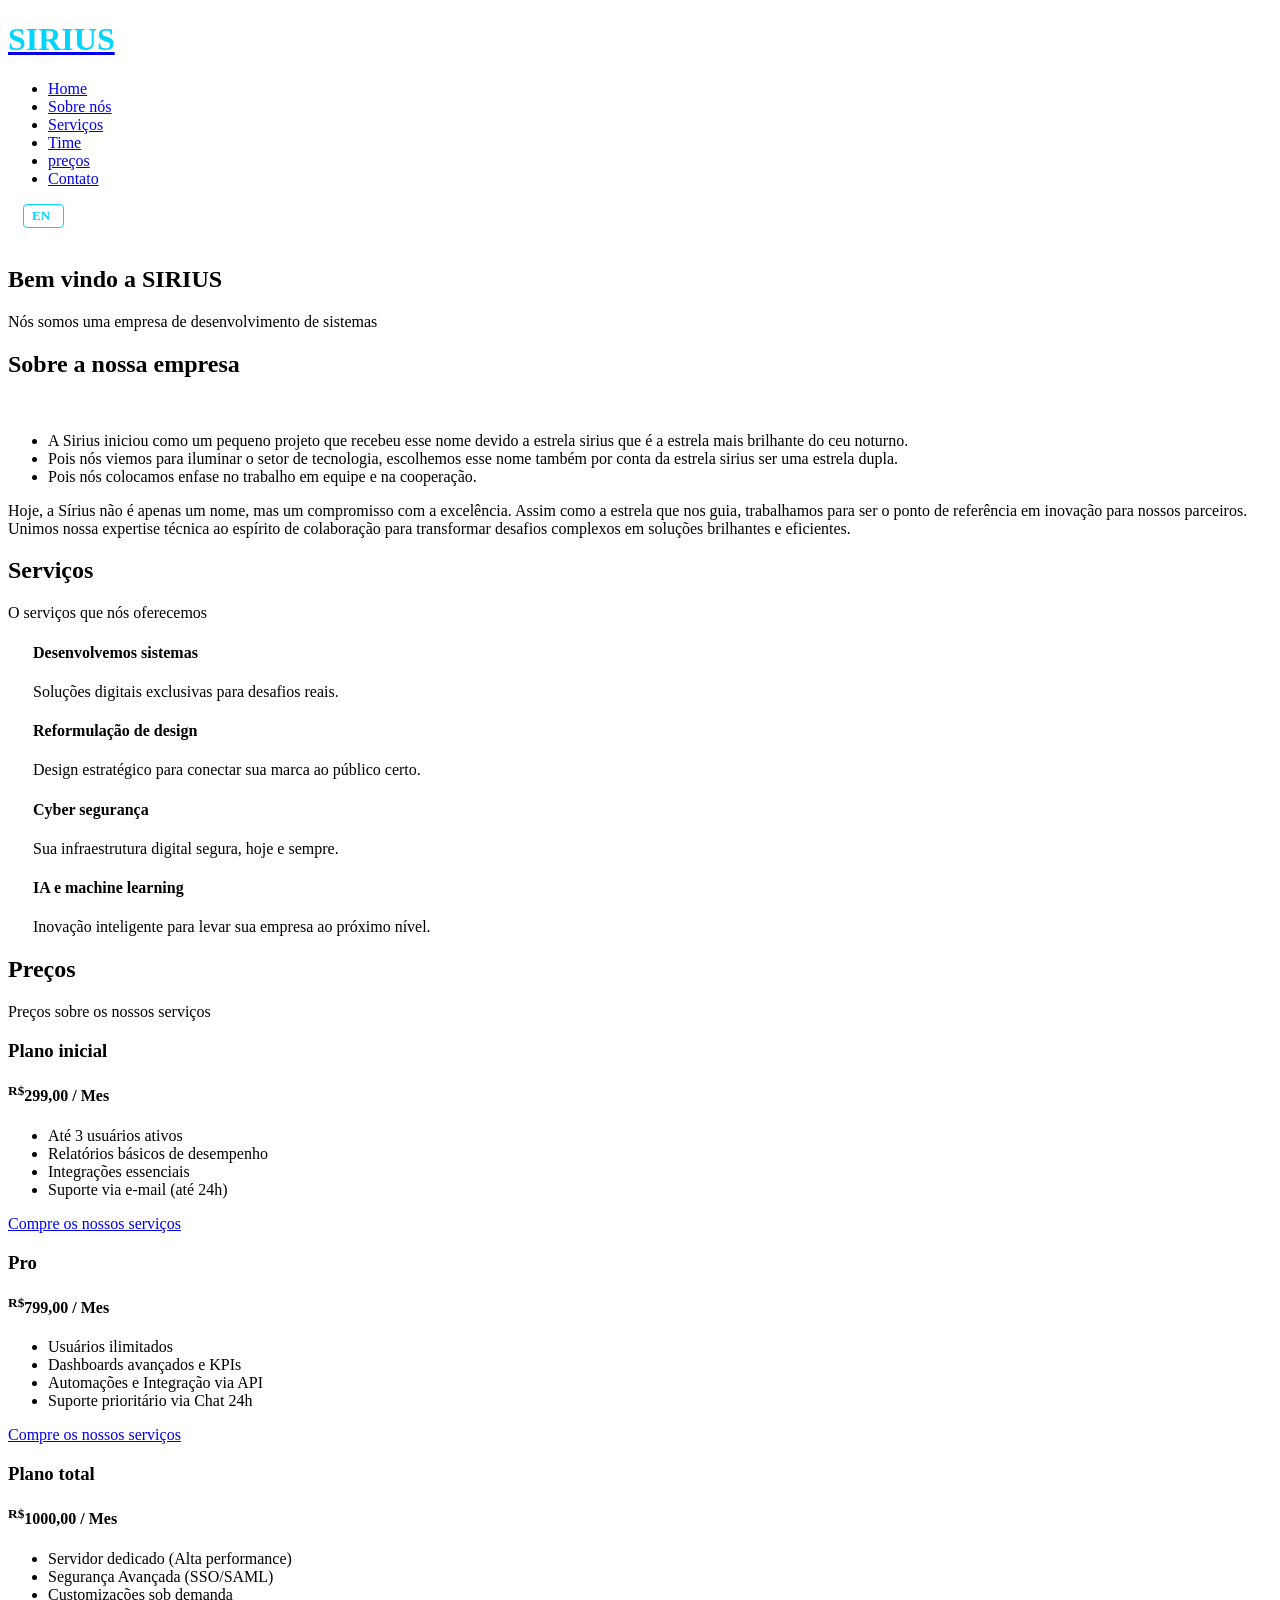
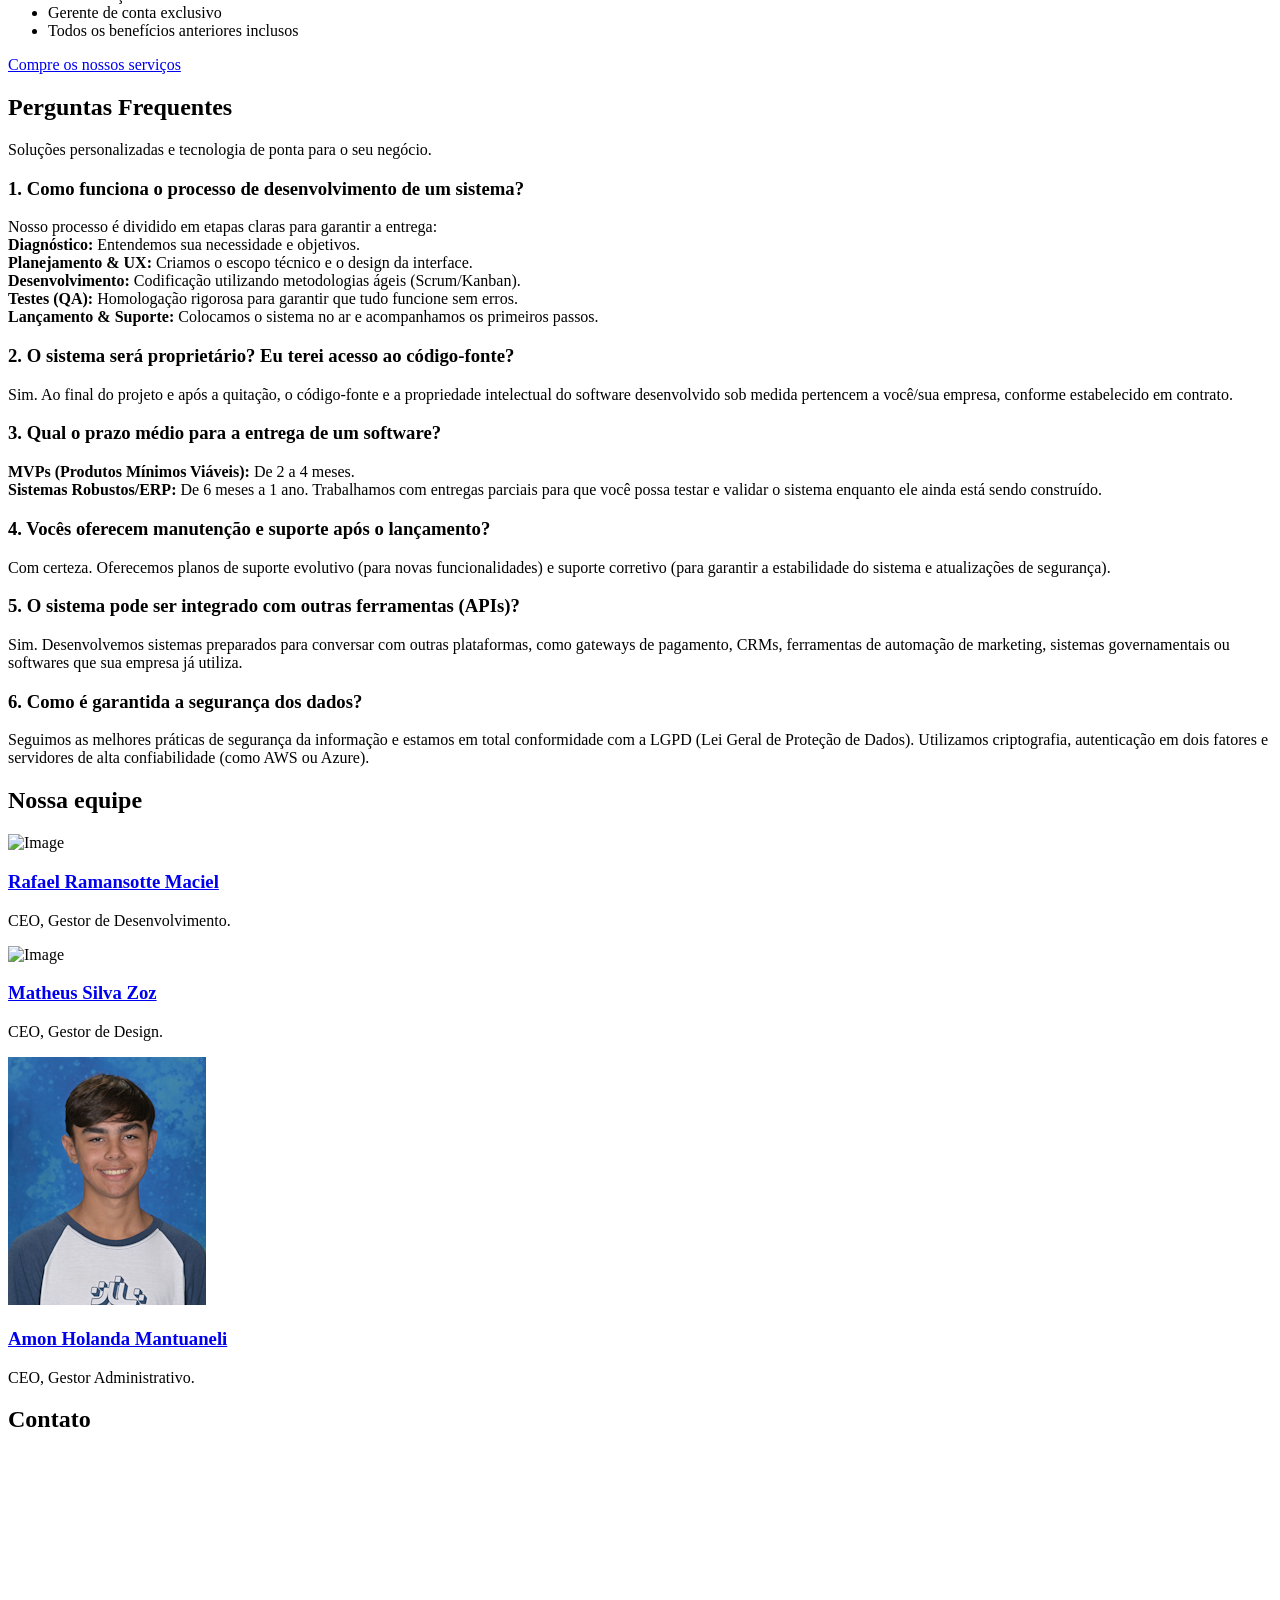
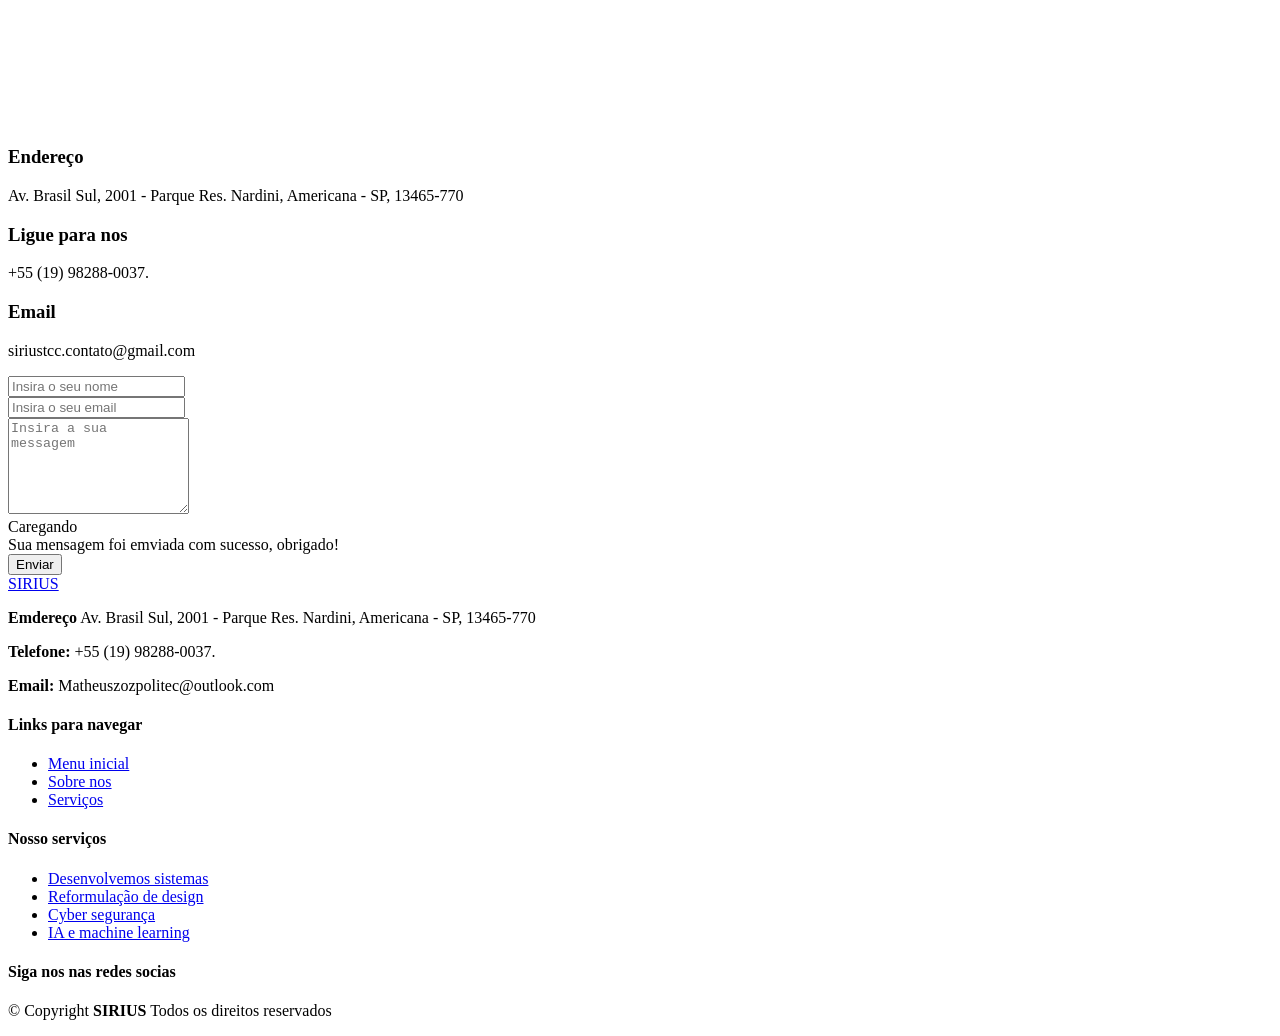
==== index.html @ 2c540c92 "Add files via upload" ====
<!DOCTYPE html>
<html lang="utf-8">
   <head>
      <meta charset="utf-8">
      <meta content="width=device-width, initial-scale=1.0" name="viewport">
      <title>SIRUS </title>
      <meta name="description" content="">
      <meta name="keywords" content="">
      <!-- Favicons -->
      <link href="assets/img/LOGO.png" rel="icon">
      <link href="assets/img/apple-touch-icon.png" rel="apple-touch-icon">
      <!-- Fonts -->
      <link href="https://fonts.googleapis.com" rel="preconnect">
      <link href="https://fonts.gstatic.com" rel="preconnect" crossorigin>
      <link href="https://fonts.googleapis.com/css2?family=Roboto:ital,wght@0,100;0,300;0,400;0,500;0,700;0,900;1,100;1,300;1,400;1,500;1,700;1,900&family=Montserrat:ital,wght@0,100;0,200;0,300;0,400;0,500;0,600;0,700;0,800;0,900;1,100;1,200;1,300;1,400;1,500;1,600;1,700;1,800;1,900&family=Poppins:ital,wght@0,100;0,200;0,300;0,400;0,500;0,600;0,700;0,800;0,900;1,100;1,200;1,300;1,400;1,500;1,600;1,700;1,800;1,900&display=swap" rel="stylesheet">
      <!-- Vendor CSS Files -->
      <link href="assets/vendor/bootstrap/css/bootstrap.min.css" rel="stylesheet">
      <link href="assets/vendor/bootstrap-icons/bootstrap-icons.css" rel="stylesheet">
      <link href="assets/vendor/aos/aos.css" rel="stylesheet">
      <link href="assets/vendor/swiper/swiper-bundle.min.css" rel="stylesheet">
      <link href="assets/vendor/glightbox/css/glightbox.min.css" rel="stylesheet">
      <!-- Main CSS File -->
      <link href="assets/css/main.css" rel="stylesheet">
      <!-- =======================================================
         * Template Name: Knight
         * Template URL: https://bootstrapmade.com/knight-free-bootstrap-theme/
         * Updated: Oct 16 2024 with Bootstrap v5.3.3
         * Author: BootstrapMade.com
         * License: https://bootstrapmade.com/license/
         ======================================================== -->
   </head>
   <body class="index-page">
      <header id="header" class="header d-flex align-items-center fixed-top">
         <div class="container-fluid position-relative d-flex align-items-center justify-content-between">
            <a href="index.html" class="logo d-flex align-items-center me-auto me-xl-0">
               <!-- Uncomment the line below if you also wish to use an image logo -->
               <!-- <img src="assets/img/logo.png" alt=""> -->
               <h1 class="sitename" style="color: #00D4FF;">SIRIUS</h1>
            </a>
            <nav id="navmenu" class="navmenu">
               <ul>
                  <li><a href="#hero" class="active">Home</a></li>
                  <li><a href="#about">Sobre nós</a></li>
                  <li><a href="#services">Serviços</a></li>
                  <li><a href="#team">Time</a></li>
                  <li><a href="#pricing">preços</a></li>
                  </li>
                  <li><a href="#contact">Contato</a></li>
               </ul>
               <i class="mobile-nav-toggle d-xl-none bi bi-list"></i>
            </nav>
<div class="header-social-links d-flex align-items-center">
               <a href="https://www.instagram.com/sirius._ds" class="instagram" target="_blank"><i class="bi bi-instagram"></i></a>
               
               <a href="index_traduzido.html" class="lang-switch-btn" style="margin-left: 15px; font-weight: 600; font-size: 13px; color: #00D4FF; border: 1px solid #00D4FF; padding: 3px 8px; border-radius: 4px; text-decoration: none; display: inline-flex; align-items: center; gap: 5px; vertical-align: middle;">EN <i class="bi bi-globe"></i></a>
            </div>
         </div>
      </header>
      <main class="main">
         <!-- Hero Section -->
         <section id="hero" class="hero section dark-background">
            <div class="container text-center">
               <div class="row justify-content-center" data-aos="zoom-out">
                  <div class="col-lg-8">
                     <img src="assets/img/logo.png" alt="" class="img-fluid mb-3">
                     <h2>Bem vindo a SIRIUS</h2>
                     <p>Nós somos uma empresa de desenvolvimento de sistemas</p>
                  </div>
               </div>
            </div>
         </section>
         <!-- /Hero Section -->
         <!-- About Section -->
         <section id="about" class="about section">
            <!-- Section Title -->
            <div class="container section-title" data-aos="fade-up">
               <h2>Sobre a nossa empresa</h2>
            </div>
            <!-- End Section Title -->
            <div class="container" data-aos="fade-up" data-aos-delay="100">
               <div class="row gy-4">
                  <div class="col-lg-6">
                     <img src="assets/img/logo.png" class="img-fluid" alt="">
                  </div>
                  <div class="col-lg-6 content">
                     </p>
                     <ul>
                        <li><i class=" bi-check2-all"></i> <span>A Sirius iniciou como um pequeno projeto que recebeu esse nome devido a estrela sirius que é a estrela mais brilhante do ceu noturno.</span></li>
                        <li><i class=" bi-check2-all"></i> <span>Pois nós viemos para iluminar o setor de tecnologia, escolhemos esse nome também por conta da estrela sirius ser uma estrela dupla.</span></li>
                        <li><i class=" bi-check2-all"></i> <span>Pois nós colocamos enfase no trabalho em equipe e na cooperação.</span></li>
                     </ul>
                     <p>
                        Hoje, a Sírius não é apenas um nome, mas um compromisso com a excelência. Assim como a estrela que nos guia, trabalhamos para ser o ponto de referência em inovação para nossos parceiros. 
                        Unimos nossa expertise técnica ao espírito de colaboração para transformar desafios complexos em soluções brilhantes e eficientes.
                     </p>
                  </div>
               </div>
            </div>
         </section>
         <!-- /About Section -->
         </div>
         </div>
         </section><!-- /Featured Services Section -->
         <!-- Services Section -->
         <section id="services" class="services section">
            <div class="container section-title" data-aos="fade-up">
               <h2>Serviços</h2>
               <p>O serviços que nós oferecemos</p>
            </div>
            <div class="container">
               <div class="row gy-4">
                  <div class="col-lg-6" data-aos="fade-up" data-aos-delay="100">
                     <div class="service-item d-flex" style="padding-left: 25px;">
                        <div>
                           <h4 class="title"><a class="stretched-link">Desenvolvemos sistemas</a></h4>
                           <p class="description">Soluções digitais exclusivas para desafios reais.</p>
                        </div>
                     </div>
                  </div>
                  <div class="col-lg-6" data-aos="fade-up" data-aos-delay="200">
                     <div class="service-item d-flex" style="padding-left: 25px;">
                        <div>
                           <h4 class="title"><a class="stretched-link">Reformulação de design</a></h4>
                           <p class="description">Design estratégico para conectar sua marca ao público certo.</p>
                        </div>
                     </div>
                  </div>
                  <div class="col-lg-6" data-aos="fade-up" data-aos-delay="300">
                     <div class="service-item d-flex" style="padding-left: 25px;">
                        <div>
                           <h4 class="title"><a class="stretched-link">Cyber segurança</a></h4>
                           <p class="description">Sua infraestrutura digital segura, hoje e sempre.</p>
                        </div>
                     </div>
                  </div>
                  <div class="col-lg-6" data-aos="fade-up" data-aos-delay="400">
                     <div class="service-item d-flex" style="padding-left: 25px;">
                        <div>
                           <h4 class="title"><a class="stretched-link">IA e machine learning</a></h4>
                           <p class="description">Inovação inteligente para levar sua empresa ao próximo nível.</p>
                        </div>
                     </div>
                  </div>
               </div>
            </div>
         </section>
         <!-- Portfolio Section -->
         <section id="portfolio" class="portfolio section">
            <!-- Section Title -->
            <div class="container section-title" data-aos="fade-up">
            </div>
            <!-- End Section Title -->
            <div class="container">
               <div class="isotope-layout" data-default-filter="*" data-layout="masonry" data-sort="original-order">
                  <!-- End Portfolio Filters -->
                  <div class="row gy-4 isotope-container" data-aos="fade-up" data-aos-delay="200">
                     <div class="col-lg-4 col-md-6 portfolio-item isotope-item filter-app">
                  </div>
                  <!-- End Portfolio Container -->
               </div>
            </div>
         </section>
         <!-- /Portfolio Section -->

         <!-- Pricing Section -->
         <section id="pricing" class="pricing section">
            <div class="container section-title" data-aos="fade-up">
               <h2>Preços</h2>
               <p>Preços sobre os nossos serviços</p>
            </div>
            <div class="container">
               <div class="row gy-4">
                  <div class="col-lg-4" data-aos="zoom-in" data-aos-delay="100">
                     <div class="pricing-item d-flex flex-column h-100">
                        <h3>Plano inicial</h3>
                        <h4><sup>R$</sup>299,00<span> / Mes</span></h4>
                        <ul class="mb-auto">
                           <li><i class="bi bi-check"></i> <span>Até 3 usuários ativos</span></li>
                           <li><i class="bi bi-check"></i> <span>Relatórios básicos de desempenho</span></li>
                           <li><i class="bi bi-check"></i> <span>Integrações essenciais</span></li>
                           <li><i class="bi bi-check"></i> <span>Suporte via e-mail (até 24h)</span></li>
                        </ul>
                        <a href="#" class="buy-btn">Compre os nossos serviços</a>
                     </div>
                  </div>
                  <div class="col-lg-4" data-aos="zoom-in" data-aos-delay="200">
                     <div class="pricing-item featured d-flex flex-column h-100">
                        <h3>Pro</h3>
                        <h4><sup>R$</sup>799,00<span> / Mes</span></h4>
                        <ul class="mb-auto">
                           <li><i class="bi bi-check"></i> <span>Usuários ilimitados</span></li>
                           <li><i class="bi bi-check"></i> <span>Dashboards avançados e KPIs</span></li>
                           <li><i class="bi bi-check"></i> <span>Automações e Integração via API</span></li>
                           <li><i class="bi bi-check"></i> <span>Suporte prioritário via Chat 24h</span></li>
                        </ul>
                        <a href="#" class="buy-btn">Compre os nossos serviços</a>
                     </div>
                  </div>
                  <div class="col-lg-4" data-aos="zoom-in" data-aos-delay="300">
                     <div class="pricing-item d-flex flex-column h-100">
                        <h3>Plano total</h3>
                        <h4><sup>R$</sup>1000,00<span> / Mes</span></h4>
                        <ul class="mb-auto">
                           <li><i class="bi bi-check"></i> <span>Servidor dedicado (Alta performance)</span></li>
                           <li><i class="bi bi-check"></i> <span>Segurança Avançada (SSO/SAML)</span></li>
                           <li><i class="bi bi-check"></i> <span>Customizações sob demanda</span></li>
                           <li><i class="bi bi-check"></i> <span>Gerente de conta exclusivo</span></li>
                           <li><i class="bi bi-check"></i> <span>Todos os benefícios anteriores inclusos</span></li>
                        </ul>
                        <a href="#" class="buy-btn">Compre os nossos serviços</a>
                     </div>
                  </div>
               </div>
            </div>
         </section>
         <!-- Faq Section -->
         <section id="faq" class="faq section">
            <!-- Section Title -->
            <div class="container section-title" data-aos="fade-up">
               <h2>Perguntas Frequentes</h2>
               <p>Soluções personalizadas e tecnologia de ponta para o seu negócio.</p>
            </div>
            <!-- End Section Title -->
            <div class="container">
               <div class="row">
                  <div class="col-lg-6" data-aos="fade-up" data-aos-delay="100">
                     <div class="faq-container">
                        <div class="faq-item">
                           <h3>1. Como funciona o processo de desenvolvimento de um sistema?</h3>
                           <div class="faq-content">
                              <p style="margin-bottom: 0;">Nosso processo é dividido em etapas claras para garantir a entrega:<br>
                                 <strong>Diagnóstico:</strong> Entendemos sua necessidade e objetivos.<br>
                                 <strong>Planejamento & UX:</strong> Criamos o escopo técnico e o design da interface.<br>
                                 <strong>Desenvolvimento:</strong> Codificação utilizando metodologias ágeis (Scrum/Kanban).<br>
                                 <strong>Testes (QA):</strong> Homologação rigorosa para garantir que tudo funcione sem erros.<br>
                                 <strong>Lançamento & Suporte:</strong> Colocamos o sistema no ar e acompanhamos os primeiros passos.
                              </p>
                           </div>
                           <i class="faq-toggle bi bi-chevron-right"></i>
                        </div>
                        <!-- End Faq item-->
                        <div class="faq-item">
                           <h3>2. O sistema será proprietário? Eu terei acesso ao código-fonte?</h3>
                           <div class="faq-content">
                              <p>Sim. Ao final do projeto e após a quitação, o código-fonte e a propriedade intelectual do software desenvolvido sob medida pertencem a você/sua empresa, conforme estabelecido em contrato.</p>
                           </div>
                           <i class="faq-toggle bi bi-chevron-right"></i>
                        </div>
                        <!-- End Faq item-->
                        <div class="faq-item">
                           <h3>3. Qual o prazo médio para a entrega de um software?</h3>
                           <div class="faq-content">
                              <p style="margin-bottom: 0;">
                                 <strong>MVPs (Produtos Mínimos Viáveis):</strong> De 2 a 4 meses.<br>
                                 <strong>Sistemas Robustos/ERP:</strong> De 6 meses a 1 ano. Trabalhamos com entregas parciais para que você possa testar e validar o sistema enquanto ele ainda está sendo construído.
                              </p>
                           </div>
                           <i class="faq-toggle bi bi-chevron-right"></i>
                        </div>
                        <!-- End Faq item-->
                     </div>
                  </div>
                  <!-- End Faq Column-->
                  <div class="col-lg-6" data-aos="fade-up" data-aos-delay="200">
                     <div class="faq-container">
                        <div class="faq-item">
                           <h3>4. Vocês oferecem manutenção e suporte após o lançamento?</h3>
                           <div class="faq-content">
                              <p>Com certeza. Oferecemos planos de suporte evolutivo (para novas funcionalidades) e suporte corretivo (para garantir a estabilidade do sistema e atualizações de segurança).</p>
                           </div>
                           <i class="faq-toggle bi bi-chevron-right"></i>
                        </div>
                        <!-- End Faq item-->
                        <div class="faq-item">
                           <h3>5. O sistema pode ser integrado com outras ferramentas (APIs)?</h3>
                           <div class="faq-content">
                              <p>Sim. Desenvolvemos sistemas preparados para conversar com outras plataformas, como gateways de pagamento, CRMs, ferramentas de automação de marketing, sistemas governamentais ou softwares que sua empresa já utiliza.</p>
                           </div>
                           <i class="faq-toggle bi bi-chevron-right"></i>
                        </div>
                        <!-- End Faq item-->
                        <div class="faq-item">
                           <h3>6. Como é garantida a segurança dos dados?</h3>
                           <div class="faq-content">
                              <p>Seguimos as melhores práticas de segurança da informação e estamos em total conformidade com a LGPD (Lei Geral de Proteção de Dados). Utilizamos criptografia, autenticação em dois fatores e servidores de alta confiabilidade (como AWS ou Azure).</p>
                           </div>
                           <i class="faq-toggle bi bi-chevron-right"></i>
                        </div>
                        <!-- End Faq item-->
                     </div>
                  </div>
                  <!-- End Faq Column-->
               </div>
            </div>
         </section>
         <!-- /Faq Section -->
         <!-- Team Section -->
         <section id="team" class="team section">
            <!-- Section Title -->
            <div class="container section-title" data-aos="fade-up">
               <h2>Nossa equipe</h2>
            </div>
            <!-- End Section Title -->
            <div class="site-section slider-team-wrap">
               <div class="container">
                  <div class="swiper init-swiper" data-aos="fade-up" data-aos-delay="100">
                     <script type="application/json" class="swiper-config">
                        {
                          "loop": true,
                          "speed": 600,
                          "autoplay": {
                            "delay": 5000
                          },
                          "slidesPerView": "1",
                          "pagination": {
                            "el": ".swiper-pagination",
                            "type": "bullets",
                            "clickable": true
                          },
                          "navigation": {
                            "nextEl": ".js-custom-next",
                            "prevEl": ".js-custom-prev"
                          },
                          "breakpoints": {
                            "640": {
                              "slidesPerView": 2,
                              "spaceBetween": 30
                            },
                            "768": {
                              "slidesPerView": 3,
                              "spaceBetween": 30
                            },
                            "1200": {
                              "slidesPerView": 3,
                              "spaceBetween": 30
                            }
                          }
                        }
                     </script>
                     <div class="swiper-wrapper">
                        <div class="swiper-slide">
                           <!-- Adicionado text-center aqui -->
                           <div class="team text-center">
                              <!-- Adicionado d-flex justify-content-center aqui -->
                              <div class="pic d-flex justify-content-center">
                                 <img src="https://professor.colegiopolitec.com.br/img/aluno/f8bdf5618a282066099c162c7fd78d86d57f04c6e5d2445248e6419a199a767d.jpg" alt="Image" class="img-fluid">
                              </div>
                              <!-- Corrigido o erro de digitação 'clas=""' para 'class=""' -->
                              <h3 class="">
                                 <a href="#"><span class="">Rafael Ramansotte Maciel</span> </a>
                              </h3>
                              <span class="d-block position">CEO, Gestor de Desenvolvimento.</span>
                              <p></p>
                              <p class="mb-0"></p>
                           </div>
                        </div>
                     
                        <div class="swiper-slide">
                           <div class="team text-center">
                              <div class="pic d-flex justify-content-center">
                                 <img src="https://professor.colegiopolitec.com.br/img/aluno/83642da3e3aa3e6cc61a593d72037ff65c6e5ccfcdb53c353c5a80ab04fe5088.jpg" alt="Image" class="img-fluid">
                              </div>
                              <h3 class="">
                                 <a href="#"><span class="">Matheus Silva Zoz</span> </a>
                              </h3>
                              <span class="d-block position">CEO, Gestor de Design.</span>
                              <p></p>
                              <p class="mb-0"></p>
                           </div>
                        </div>
                     
                        <div class="swiper-slide">
                           <div class="team text-center">
                              <div class="pic d-flex justify-content-center">
                                 <img src="fotoparasirius.jpg" alt="Image" class="img-fluid">
                              </div>
                              <h3 class="">
                                 <a href="#"><span class="">Amon Holanda Mantuaneli</span> </a>
                              </h3>
                              <span class="d-block position">CEO, Gestor Administrativo.</span>
                              <p></p>
                              <p class="mb-0"></p>
                           </div>
                        </div>
                     </div>
                  </div>
               </div>
               <!-- /.container -->
            </div>
         </section>
         <!-- /Team Section -->
         <!-- Contact Section -->
         <section id="contact" class="contact section">
            <!-- Section Title -->
            <div class="container section-title" data-aos="fade-up">
               <h2>Contato</h2>
            </div>
            <!-- End Section Title -->
            <div class="container" data-aos="fade-up" data-aos-delay="100">
               <div class="mb-4" data-aos="fade-up" data-aos-delay="200">
                  <iframe style="border:0; width: 100%; height: 270px;" src="https://www.google.com/maps/embed?pb=!1m18!1m12!1m3!1d3679.344317659951!2d-47.35159662545456!3d-22.752599832377324!2m3!1f0!2f0!3f0!3m2!1i1024!2i768!4f13.1!3m3!1m2!1s0x94c89bde5bd26a4b%3A0x73aa44217bc4cce7!2sCol%C3%A9gio%20Politec!5e0!3m2!1spt-BR!2sbr!4v1775861894424!5m2!1spt-BR!2sbr" width="600" height="450" style="border:0;" allowfullscreen="" loading="lazy" referrerpolicy="no-referrer-when-downgrade"></iframe>
               </div>
               <!-- End Google Maps -->
               <div class="row gy-4">
                  <div class="col-lg-4">
                     <div class="info-item d-flex" data-aos="fade-up" data-aos-delay="300">
                        <i class="bi bi-geo-alt flex-shrink-0"></i>
                        <div>
                           <h3>Endereço </h3>
                           <p> Av. Brasil Sul, 2001 - Parque Res. Nardini, Americana - SP, 13465-770</p>
                        </div>
                     </div>
                     <!-- End Info Item -->
                     <div class="info-item d-flex" data-aos="fade-up" data-aos-delay="400">
                        <i class="bi bi-telephone flex-shrink-0"></i>
                        <div>
                           <h3>Ligue para nos</h3>
                           <p>+55 (19) 98288-0037.</p>
                        </div>
                     </div>
                     <!-- End Info Item -->
                     <div class="info-item d-flex" data-aos="fade-up" data-aos-delay="500">
                        <i class="bi bi-envelope flex-shrink-0"></i>
                        <div>
                           <h3>Email</h3>
                           <p>siriustcc.contato@gmail.com</p>
                        </div>
                     </div>
                     <!-- End Info Item -->
                  </div>
                  <div class="col-lg-8">
                     <form action="forms/contact.php" method="post" class="php-email-form" data-aos="fade-up" data-aos-delay="200">
                        <div class="row gy-4">
                           <div class="col-md-6">
                              <input type="text" name="name" class="form-control" placeholder="Insira o seu nome" required="">
                           </div>
                           <div class="col-md-6 ">
                              <input type="email" class="form-control" name="email" placeholder="Insira o seu email" required="">
                           </div>
                           <div class="col-md-12">
                              <textarea class="form-control" name="message" rows="6" placeholder="Insira a sua  messagem" required=""></textarea>
                           </div>
                           <div class="col-md-12 text-center">
                              <div class="loading">Caregando</div>
                              <div class="error-message"></div>
                              <div class="sent-message">Sua mensagem foi emviada com sucesso, obrigado!</div>
                              <button type="submit">Enviar</button>
                           </div>
                        </div>
                     </form>
                  </div>
                  <!-- End Contact Form -->
               </div>
            </div>
         </section>
         <!-- /Contact Section -->
      </main>
      <footer id="footer" class="footer dark-background">
         <div class="container footer-top">
            <div class="row gy-4">
               <div class="col-lg-4 col-md-6 footer-about">
                  <a href="index.html" class="d-flex align-items-center">
                  <span class="sitename">SIRIUS</span>
                  </a>
                  <div class="footer-contact pt-3">
                     <p><strong>Emdereço</strong> Av. Brasil Sul, 2001 - Parque Res. Nardini, Americana - SP, 13465-770</p>
                     <p class="mt-3"><strong>Telefone:</strong> <span>+55 (19) 98288-0037.</span></p>
                     <p><strong>Email:</strong> <span>Matheuszozpolitec@outlook.com</span></p>
                  </div>
               </div>
               <div class="col-lg-2 col-md-3 footer-links">
                  <h4>Links para navegar</h4>
                  <ul>
                     <li><i class="bi bi-chevron-right"></i> <a href="#hero">Menu inicial</a></li>
                     <li><i class="bi bi-chevron-right"></i> <a href="#about">Sobre nos</a></li>
                     <li><i class="bi bi-chevron-right"></i> <a href="#services">Serviços</a></li>
                  </ul>
               </div>
               <div class="col-lg-2 col-md-3 footer-links">
                  <h4>Nosso serviços</h4>
                  <ul>
                     <li><i class="bi bi-chevron-right"></i> <a href="#">Desenvolvemos sistemas</a></li>
                     <li><i class="bi bi-chevron-right"></i> <a href="#">Reformulação de design</a></li>
                     <li><i class="bi bi-chevron-right"></i> <a href="#">Cyber segurança</a></li>
                     <li><i class="bi bi-chevron-right"></i> <a href="#">IA e machine learning</a></li>
                  </ul>
               </div>
               <div class="col-lg-4 col-md-12">
                  <h4>Siga nos nas redes socias</h4>
                  <div class="social-links d-flex">
                     <a href="https://www.instagram.com/sirius._ds" target="_blank"><i class="bi bi-instagram"></i></a>
                  </div>
               </div>
            </div>
         </div>
         <div class="container copyright text-center mt-4">
            <p>© <span>Copyright</span> <strong class="px-1 sitename">SIRIUS</strong> <span>Todos os direitos reservados </span></p>
            <div class="credits">
               <!-- All the links in the footer should remain intact. -->
               <!-- You can delete the links only if you've purchased the pro version. -->
               <!-- Licensing information: https://bootstrapmade.com/license/ -->
               <!-- Purchase the pro version with working PHP/AJAX contact form: [buy-url] -->
            </div>
         </div>
      </footer>
      <!-- Scroll Top -->
      <a href="#" id="scroll-top" class="scroll-top d-flex align-items-center justify-content-center"><i class="bi bi-arrow-up-short"></i></a>
      <!-- Preloader -->
      <div id="preloader"></div>
      <!-- Vendor JS Files -->
      <script src="assets/vendor/bootstrap/js/bootstrap.bundle.min.js"></script>
      <script src="assets/vendor/php-email-form/validate.js"></script>
      <script src="assets/vendor/aos/aos.js"></script>
      <script src="assets/vendor/swiper/swiper-bundle.min.js"></script>
      <script src="assets/vendor/glightbox/js/glightbox.min.js"></script>
      <script src="assets/vendor/imagesloaded/imagesloaded.pkgd.min.js"></script>
      <script src="assets/vendor/isotope-layout/isotope.pkgd.min.js"></script>
      <!-- Main JS File -->
      <script src="assets/js/main.js"></script>
   </body>
</html>
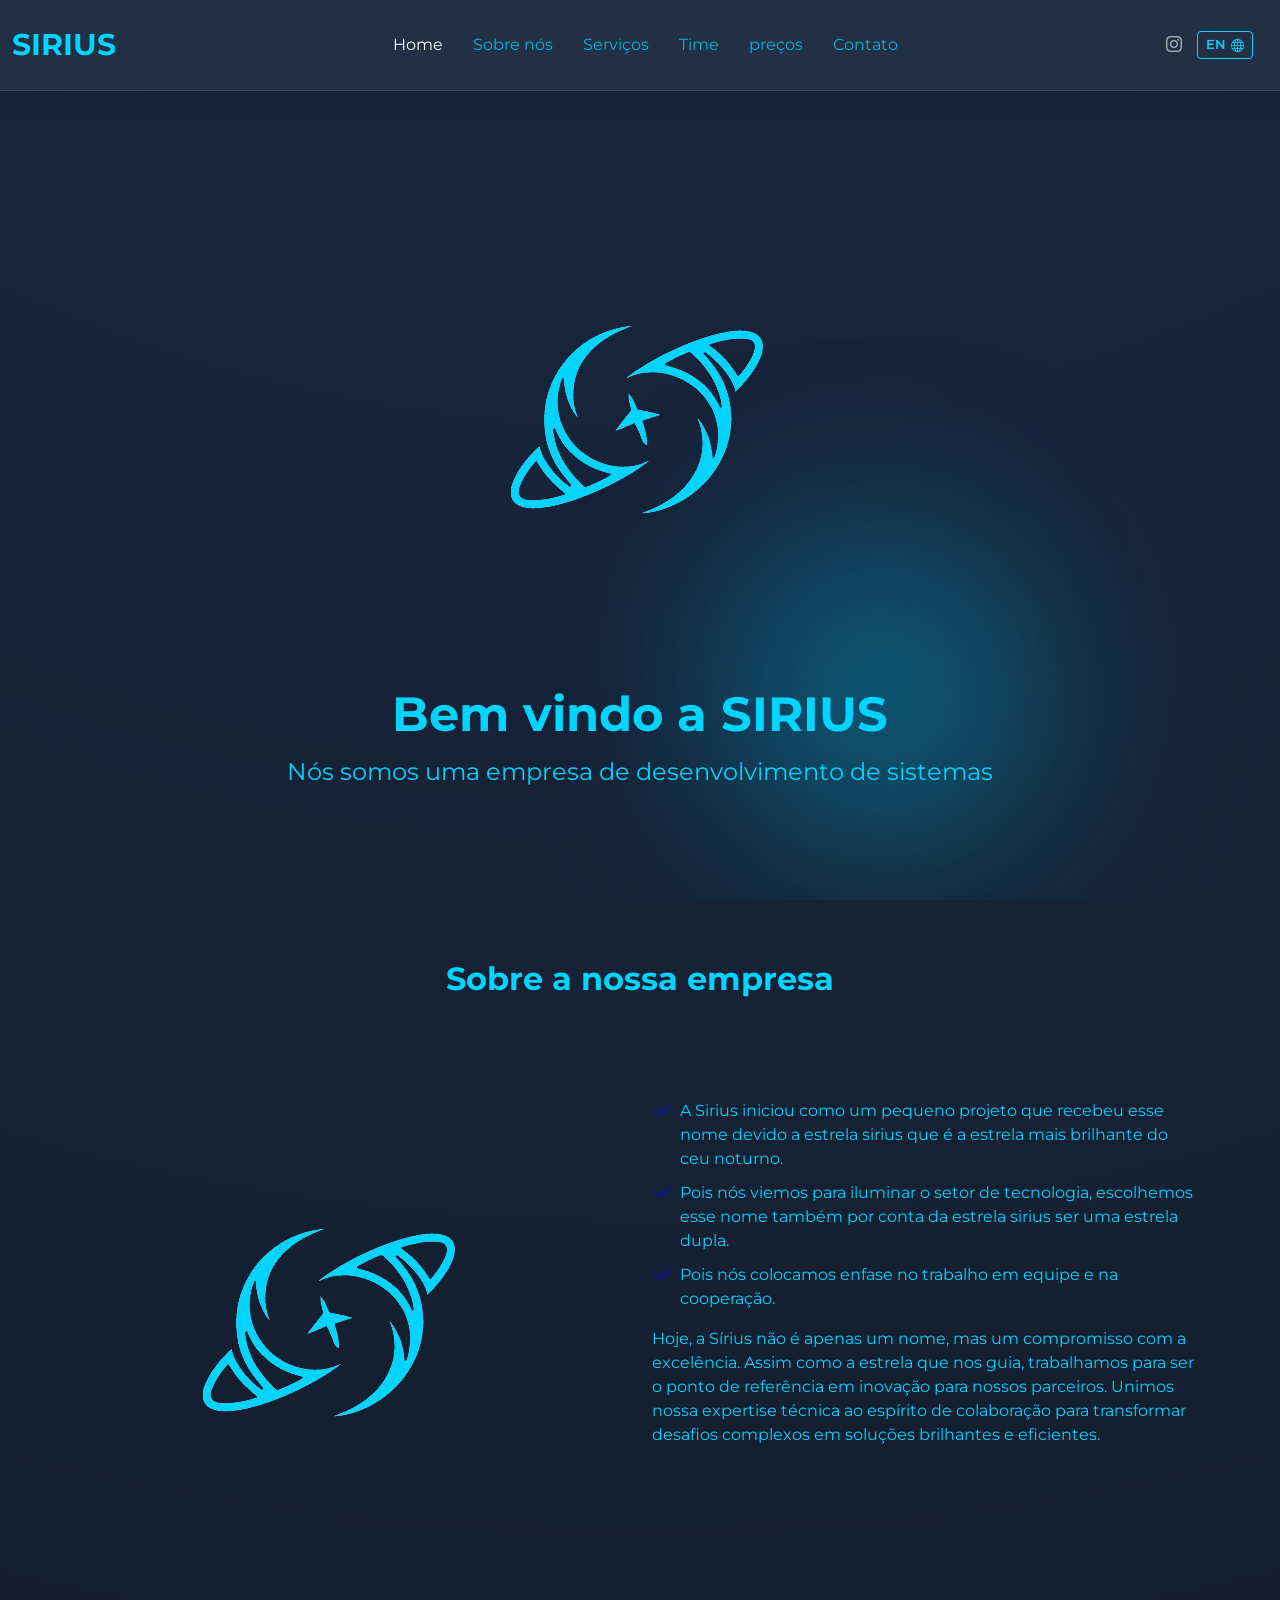
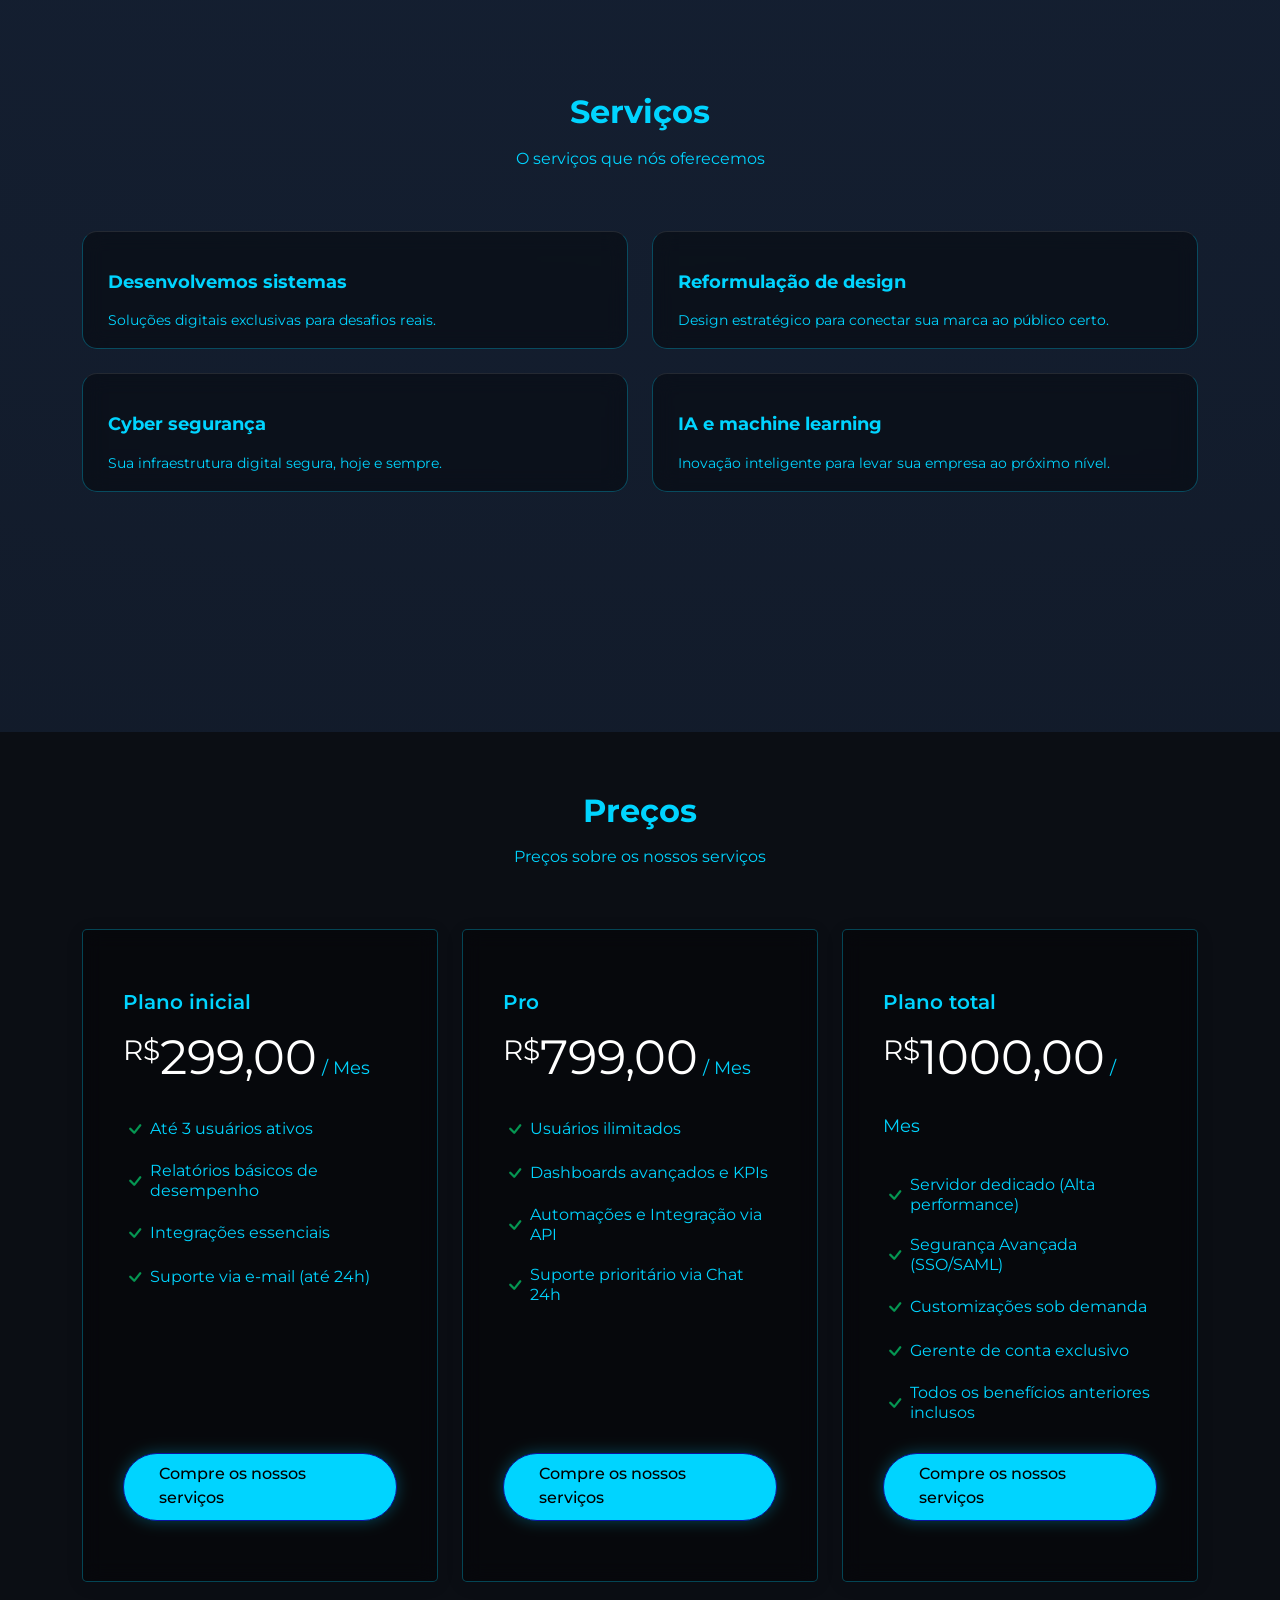
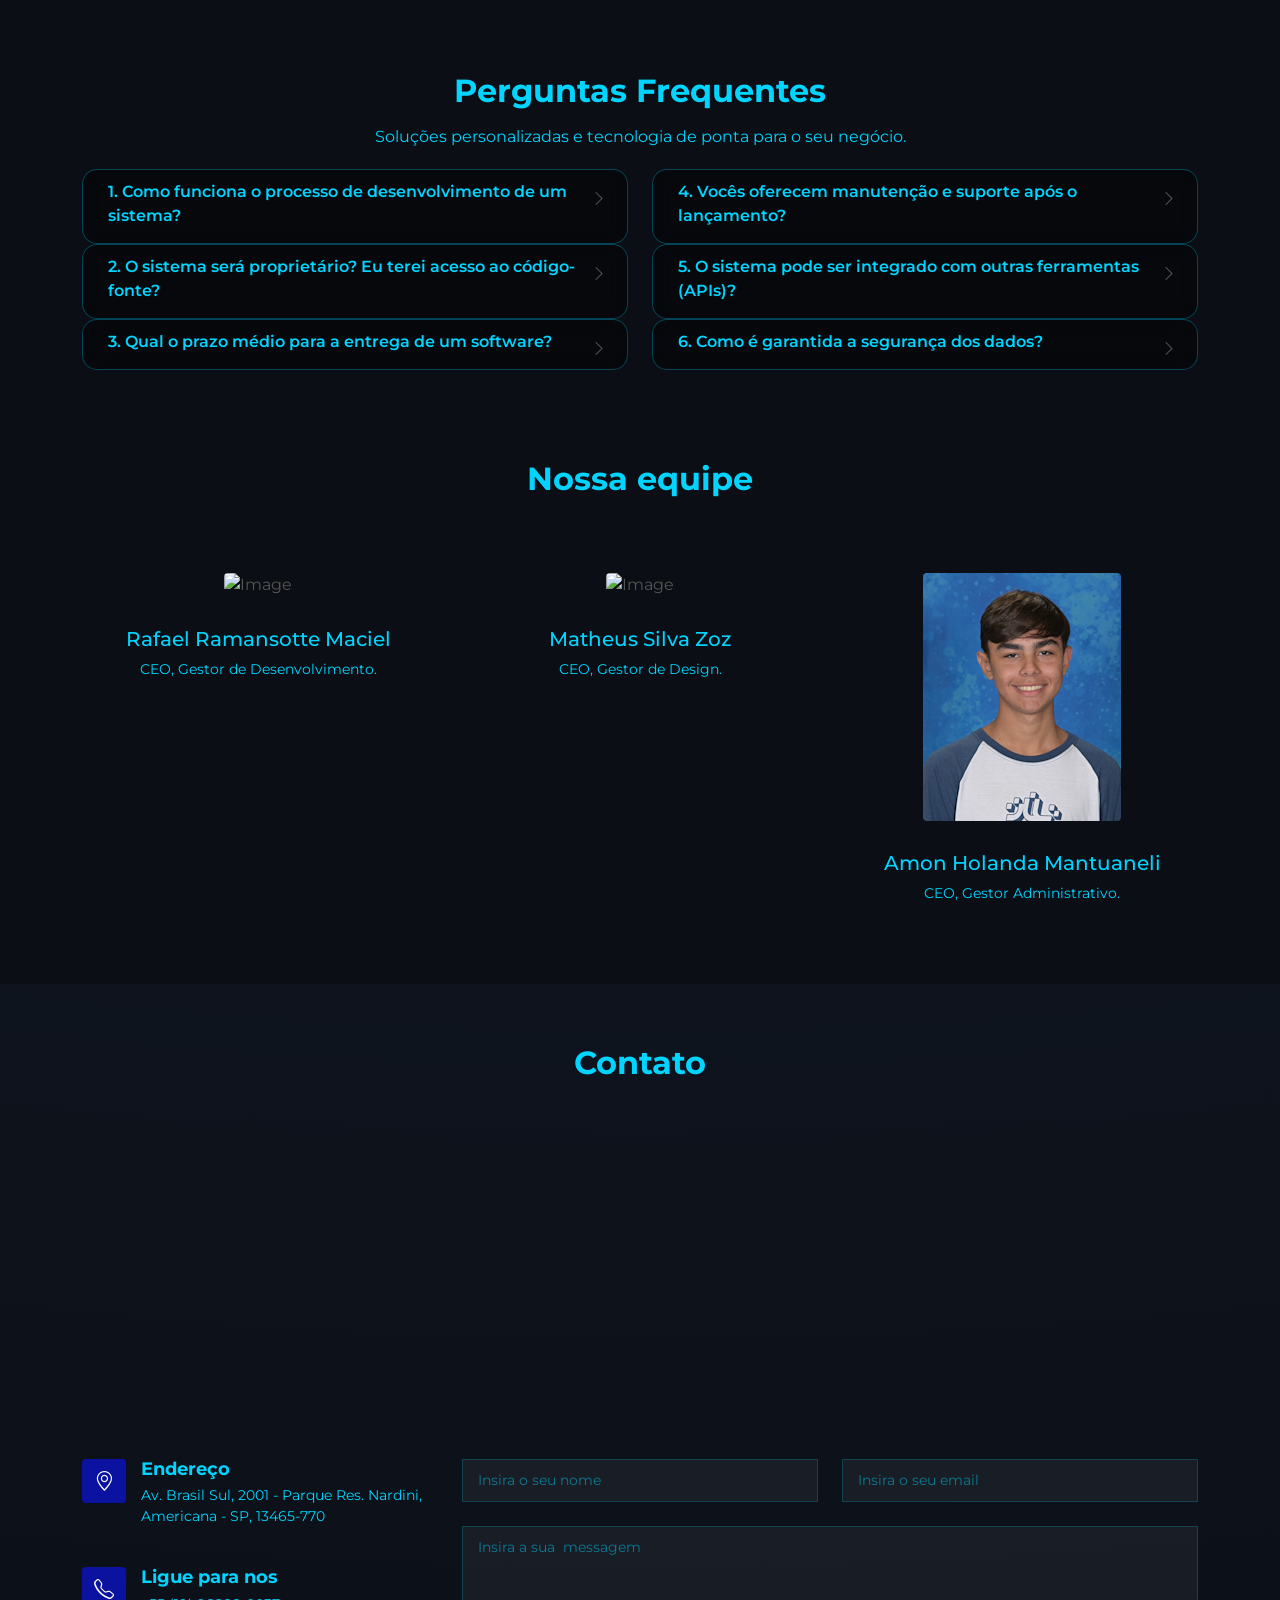
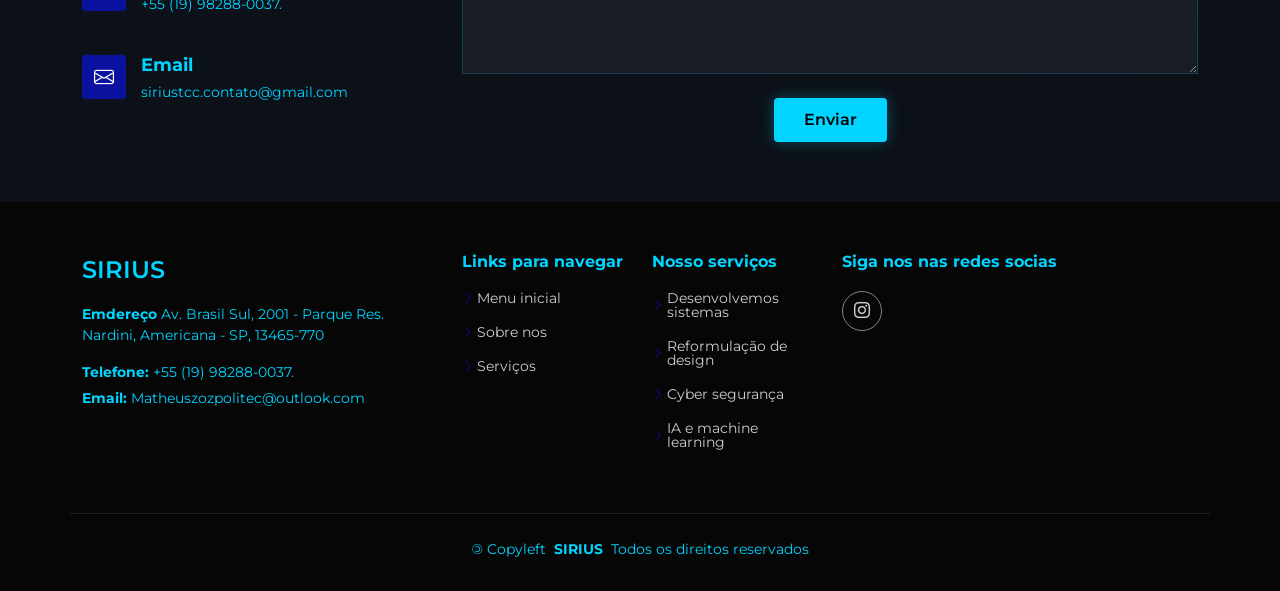
==== commit 3e6a4534: "Update index.html" ====
--- a/index.html
+++ b/index.html
@@ -4,6 +4,12 @@
       <meta charset="utf-8">
       <meta content="width=device-width, initial-scale=1.0" name="viewport">
       <title>SIRUS </title>
+      <style>
+         .copyleft {
+             display: inline-block; 
+             transform: scaleX(-1); 
+         }
+      </style>
       <meta name="description" content="">
       <meta name="keywords" content="">
       <!-- Favicons -->
@@ -494,7 +500,7 @@
             </div>
          </div>
          <div class="container copyright text-center mt-4">
-            <p>© <span>Copyright</span> <strong class="px-1 sitename">SIRIUS</strong> <span>Todos os direitos reservados </span></p>
+            <p><span class="copyleft">&copy;</span> <span>Copyleft</span> <strong class="px-1 sitename">SIRIUS</strong> <span>Todos os direitos reservados </span></p>
             <div class="credits">
                <!-- All the links in the footer should remain intact. -->
                <!-- You can delete the links only if you've purchased the pro version. -->
@@ -518,4 +524,4 @@
       <!-- Main JS File -->
       <script src="assets/js/main.js"></script>
    </body>
-</html>+</html>
--- a/assets/css/main.css
+++ b/assets/css/main.css
@@ -0,0 +1,2637 @@
+/**
+* Template Name: Knight
+* Template URL: https://bootstrapmade.com/knight-free-bootstrap-theme/
+* Updated: Oct 16 2024 with Bootstrap v5.3.3
+* Author: BootstrapMade.com
+* License: https://bootstrapmade.com/license/
+*/
+
+/*--------------------------------------------------------------
+# Font & Color Variables
+# Help: https://bootstrapmade.com/color-system/
+--------------------------------------------------------------*/
+/* Fonts */
+:root {
+  --default-font: "Montserrat";
+  --heading-font: "Montserrat"  
+  --nav-font: "Montserrat";  
+}
+
+/* Global Colors - The following color variables are used throughout the website. Updating them here will change the color scheme of the entire website */
+:root { 
+  --background-color: #ffffff; /* Background color for the entire website, including individual sections */
+  --default-color: #555555; /* Default color used for the majority of the text content across the entire website */
+  --heading-color: #151515; /* Color for headings, subheadings and title throughout the website */
+  --accent-color: #0A129F
+  ; /* Accent color that represents your brand on the website. It's used for buttons, links, and other elements that need to stand out */
+  --surface-color: #ffffff; /* The surface color is used as a background of boxed elements within sections, such as cards, icon boxes, or other elements that require a visual separation from the global background. */
+  --contrast-color: #ffffff; /* Contrast color for text, ensuring readability against backgrounds of accent, heading, or default colors. */
+}
+
+/* Nav Menu Colors - The following color variables are used specifically for the navigation menu. They are separate from the global colors to allow for more customization options */
+:root {
+  --nav-color: rgba(255, 255, 255, 0.605);  /* The default color of the main navmenu links */
+  --nav-hover-color: #00D4FF; /* Applied to main navmenu links when they are hovered over or active */
+  --nav-mobile-background-color: #ffffff; /* Used as the background color for mobile navigation menu */
+  --nav-dropdown-background-color: #ffffff; /* Used as the background color for dropdown items that appear when hovering over primary navigation items */
+  --nav-dropdown-color: #555555; /* Used for navigation links of the dropdown items in the navigation menu. */
+  --nav-dropdown-hover-color: #7cc576; /* Similar to --nav-hover-color, this color is applied to dropdown navigation links when they are hovered over. */
+}
+
+/* Color Presets - These classes override global colors when applied to any section or element, providing reuse of the sam color scheme. */
+
+.light-background {
+  --background-color: #f9f9f9;
+  --surface-color: #ffffff;
+}
+
+.dark-background {
+  --background-color: #060606;
+  --default-color: #ffffff;
+  --heading-color: #ffffff;
+  --surface-color: #252525;
+  --contrast-color: #ffffff;
+}
+
+/* Smooth scroll */
+:root {
+  scroll-behavior: smooth;
+}
+
+/*--------------------------------------------------------------
+# General Styling & Shared Classes
+--------------------------------------------------------------*/
+body {
+  color: var(--default-color);
+  background-color: var(--background-color);
+  font-family: var(--default-font);
+}
+
+a {
+  color: var(--accent-color);
+  text-decoration: none;
+  transition: 0.3s;
+}
+
+a:hover {
+  color: color-mix(in srgb, var(--accent-color), transparent 25%);
+  text-decoration: none;
+}
+
+h1,
+h2,
+h3,
+h4,
+h5,
+h6 {
+  color: var(--heading-color);
+  font-family: var(--heading-font);
+}
+
+/* PHP Email Form Messages
+------------------------------*/
+.php-email-form .error-message {
+  display: none;
+  background: #df1529;
+  color: #ffffff;
+  text-align: left;
+  padding: 15px;
+  margin-bottom: 24px;
+  font-weight: 600;
+}
+
+.php-email-form .sent-message {
+  display: none;
+  color: #ffffff;
+  background: #059652;
+  text-align: center;
+  padding: 15px;
+  margin-bottom: 24px;
+  font-weight: 600;
+}
+
+.php-email-form .loading {
+  display: none;
+  background: var(--surface-color);
+  text-align: center;
+  padding: 15px;
+  margin-bottom: 24px;
+}
+
+.php-email-form .loading:before {
+  content: "";
+  display: inline-block;
+  border-radius: 50%;
+  width: 24px;
+  height: 24px;
+  margin: 0 10px -6px 0;
+  border: 3px solid var(--accent-color);
+  border-top-color: var(--surface-color);
+  animation: php-email-form-loading 1s linear infinite;
+}
+
+@keyframes php-email-form-loading {
+  0% {
+    transform: rotate(0deg);
+  }
+
+  100% {
+    transform: rotate(360deg);
+  }
+}
+
+/*--------------------------------------------------------------
+# Global Header
+--------------------------------------------------------------*/
+.header {
+  --background-color: rgba(0, 0, 0, 0);
+  --default-color: #ffffff;
+  --heading-color: #ffffff;
+  color: var(--default-color);
+  background-color: var(--background-color);
+  padding: 15px 0;
+  transition: all 0.5s;
+  z-index: 997;
+}
+
+.header .logo {
+  line-height: 1;
+}
+
+.header .logo img {
+  max-height: 36px;
+  margin-right: 8px;
+}
+
+.header .logo h1 {
+  font-size: 30px;
+  margin: 0;
+  font-weight: 700;
+  color: var(--heading-color);
+}
+
+.header .header-social-links {
+  padding-right: 15px;
+}
+
+.header .header-social-links a {
+  color: color-mix(in srgb, var(--default-color), transparent 40%);
+  padding-left: 6px;
+  display: inline-block;
+  transition: 0.3s;
+  font-size: 16px;
+}
+
+.header .header-social-links a:hover {
+  color: var(--accent-color);
+}
+
+.header .header-social-links a i {
+  line-height: 0px;
+}
+
+@media (max-width: 1200px) {
+  .header .logo {
+    order: 1;
+  }
+
+  .header .header-social-links {
+    order: 2;
+  }
+
+  .header .navmenu {
+    order: 3;
+  }
+}
+
+/* Global Header on Scroll
+------------------------------*/
+.scrolled .header {
+  --background-color: rgba(0, 0, 0, 0.8);
+}
+
+/*--------------------------------------------------------------
+# Navigation Menu
+--------------------------------------------------------------*/
+/* Navmenu - Desktop */
+@media (min-width: 1200px) {
+  .navmenu {
+    padding: 0;
+  }
+
+  .navmenu ul {
+    margin: 0;
+    padding: 0;
+    display: flex;
+    list-style: none;
+    align-items: center;
+  }
+
+  .navmenu li {
+    position: relative;
+  }
+
+  .navmenu a,
+  .navmenu a:focus {
+    color: var(--nav-color);
+    padding: 18px 15px;
+    font-size: 16px;
+    font-family: var(--nav-font);
+    font-weight: 400;
+    display: flex;
+    align-items: center;
+    justify-content: space-between;
+    white-space: nowrap;
+    transition: 0.3s;
+  }
+
+  .navmenu a i,
+  .navmenu a:focus i {
+    font-size: 12px;
+    line-height: 0;
+    margin-left: 5px;
+    transition: 0.3s;
+  }
+
+  .navmenu li:last-child a {
+    padding-right: 0;
+  }
+
+  .navmenu li:hover>a,
+  .navmenu .active,
+  .navmenu .active:focus {
+    color: var(--nav-hover-color);
+  }
+
+  .navmenu .dropdown ul {
+    margin: 0;
+    padding: 10px 0;
+    background: var(--nav-dropdown-background-color);
+    display: block;
+    position: absolute;
+    visibility: hidden;
+    left: 14px;
+    top: 130%;
+    opacity: 0;
+    transition: 0.3s;
+    border-radius: 4px;
+    z-index: 99;
+    box-shadow: 0px 0px 30px rgba(0, 0, 0, 0.1);
+  }
+
+  .navmenu .dropdown ul li {
+    min-width: 200px;
+  }
+
+  .navmenu .dropdown ul a {
+    padding: 10px 20px;
+    font-size: 15px;
+    text-transform: none;
+    color: var(--nav-dropdown-color);
+  }
+
+  .navmenu .dropdown ul a i {
+    font-size: 12px;
+  }
+
+  .navmenu .dropdown ul a:hover,
+  .navmenu .dropdown ul .active:hover,
+  .navmenu .dropdown ul li:hover>a {
+    color: var(--nav-dropdown-hover-color);
+  }
+
+  .navmenu .dropdown:hover>ul {
+    opacity: 1;
+    top: 100%;
+    visibility: visible;
+  }
+
+  .navmenu .dropdown .dropdown ul {
+    top: 0;
+    left: -90%;
+    visibility: hidden;
+  }
+
+  .navmenu .dropdown .dropdown:hover>ul {
+    opacity: 1;
+    top: 0;
+    left: -100%;
+    visibility: visible;
+  }
+}
+
+/* Navmenu - Mobile */
+@media (max-width: 1199px) {
+  .mobile-nav-toggle {
+    color: var(--nav-color);
+    font-size: 28px;
+    line-height: 0;
+    margin-right: 10px;
+    cursor: pointer;
+    transition: color 0.3s;
+  }
+
+  .navmenu {
+    padding: 0;
+    z-index: 9997;
+  }
+
+  .navmenu ul {
+    display: none;
+    list-style: none;
+    position: absolute;
+    inset: 60px 20px 20px 20px;
+    padding: 10px 0;
+    margin: 0;
+    border-radius: 6px;
+    background-color: var(--nav-mobile-background-color);
+    overflow-y: auto;
+    transition: 0.3s;
+    z-index: 9998;
+    box-shadow: 0px 0px 30px rgba(0, 0, 0, 0.1);
+  }
+
+  .navmenu a,
+  .navmenu a:focus {
+    color: var(--nav-dropdown-color);
+    padding: 10px 20px;
+    font-family: var(--nav-font);
+    font-size: 17px;
+    font-weight: 500;
+    display: flex;
+    align-items: center;
+    justify-content: space-between;
+    white-space: nowrap;
+    transition: 0.3s;
+  }
+
+  .navmenu a i,
+  .navmenu a:focus i {
+    font-size: 12px;
+    line-height: 0;
+    margin-left: 5px;
+    width: 30px;
+    height: 30px;
+    display: flex;
+    align-items: center;
+    justify-content: center;
+    border-radius: 50%;
+    transition: 0.3s;
+    background-color: color-mix(in srgb, var(--accent-color), transparent 90%);
+  }
+
+  .navmenu a i:hover,
+  .navmenu a:focus i:hover {
+    background-color: var(--accent-color);
+    color: var(--contrast-color);
+  }
+
+  .navmenu a:hover,
+  .navmenu .active,
+  .navmenu .active:focus {
+    color: var(--nav-dropdown-hover-color);
+  }
+
+  .navmenu .active i,
+  .navmenu .active:focus i {
+    background-color: var(--accent-color);
+    color: var(--contrast-color);
+    transform: rotate(180deg);
+  }
+
+  .navmenu .dropdown ul {
+    position: static;
+    display: none;
+    z-index: 99;
+    padding: 10px 0;
+    margin: 10px 20px;
+    background-color: var(--nav-dropdown-background-color);
+    border: 1px solid color-mix(in srgb, var(--default-color), transparent 90%);
+    box-shadow: none;
+    transition: all 0.5s ease-in-out;
+  }
+
+  .navmenu .dropdown ul ul {
+    background-color: rgba(33, 37, 41, 0.1);
+  }
+
+  .navmenu .dropdown>.dropdown-active {
+    display: block;
+    background-color: rgba(33, 37, 41, 0.03);
+  }
+
+  .mobile-nav-active {
+    overflow: hidden;
+  }
+
+  .mobile-nav-active .mobile-nav-toggle {
+    color: #fff;
+    position: absolute;
+    font-size: 32px;
+    top: 15px;
+    right: 15px;
+    margin-right: 0;
+    z-index: 9999;
+  }
+
+  .mobile-nav-active .navmenu {
+    position: fixed;
+    overflow: hidden;
+    inset: 0;
+    background: rgba(33, 37, 41, 0.8);
+    transition: 0.3s;
+  }
+
+  .mobile-nav-active .navmenu>ul {
+    display: block;
+  }
+}
+
+/*--------------------------------------------------------------
+# Global Footer
+--------------------------------------------------------------*/
+.footer {
+  color: var(--default-color);
+  background-color: var(--background-color);
+  font-size: 14px;
+  position: relative;
+}
+
+.footer .footer-newsletter {
+  background-color: color-mix(in srgb, var(--default-color), transparent 97%);
+  padding: 50px 0;
+}
+
+.footer .footer-newsletter h4 {
+  font-size: 24px;
+}
+
+.footer .footer-newsletter .newsletter-form {
+  margin-top: 30px;
+  margin-bottom: 15px;
+  padding: 6px 8px;
+  position: relative;
+  border-radius: 4px;
+  background-color: var(--surface-color);
+  border: 1px solid color-mix(in srgb, var(--default-color), transparent 90%);
+  box-shadow: 0px 2px 25px rgba(0, 0, 0, 0.1);
+  display: flex;
+  transition: 0.3s;
+  border-radius: 50px;
+}
+
+.footer .footer-newsletter .newsletter-form:focus-within {
+  border-color: var(--accent-color);
+}
+
+.footer .footer-newsletter .newsletter-form input[type=email] {
+  border: 0;
+  padding: 4px;
+  width: 100%;
+  background-color: var(--surface-color);
+  color: var(--default-color);
+}
+
+.footer .footer-newsletter .newsletter-form input[type=email]:focus-visible {
+  outline: none;
+}
+
+.footer .footer-newsletter .newsletter-form input[type=submit] {
+  border: 0;
+  font-size: 16px;
+  padding: 0 20px;
+  margin: -7px -8px -7px 0;
+  background: var(--accent-color);
+  color: var(--contrast-color);
+  transition: 0.3s;
+  border-radius: 50px;
+}
+
+.footer .footer-newsletter .newsletter-form input[type=submit]:hover {
+  background: color-mix(in srgb, var(--accent-color), transparent 20%);
+}
+
+.footer .footer-top {
+  padding-top: 50px;
+}
+
+.footer .social-links a {
+  display: flex;
+  align-items: center;
+  justify-content: center;
+  width: 40px;
+  height: 40px;
+  border-radius: 50%;
+  border: 1px solid color-mix(in srgb, var(--default-color), transparent 50%);
+  font-size: 16px;
+  color: color-mix(in srgb, var(--default-color), transparent 20%);
+  margin-right: 10px;
+  transition: 0.3s;
+}
+
+.footer .social-links a:hover {
+  color: var(--accent-color);
+  border-color: var(--accent-color);
+}
+
+.footer h4 {
+  font-size: 16px;
+  font-weight: bold;
+  position: relative;
+  padding-bottom: 12px;
+}
+
+.footer .footer-links {
+  margin-bottom: 30px;
+}
+
+.footer .footer-links ul {
+  list-style: none;
+  padding: 0;
+  margin: 0;
+}
+
+.footer .footer-links ul i {
+  margin-right: 3px;
+  font-size: 12px;
+  line-height: 0;
+  color: var(--accent-color);
+}
+
+.footer .footer-links ul li {
+  padding: 10px 0;
+  display: flex;
+  align-items: center;
+}
+
+.footer .footer-links ul li:first-child {
+  padding-top: 0;
+}
+
+.footer .footer-links ul a {
+  display: inline-block;
+  color: color-mix(in srgb, var(--default-color), transparent 20%);
+  line-height: 1;
+}
+
+.footer .footer-links ul a:hover {
+  color: var(--accent-color);
+}
+
+.footer .footer-about a {
+  color: var(--heading-color);
+  font-size: 24px;
+  font-weight: 600;
+  font-family: var(--heading-font);
+}
+
+.footer .footer-contact p {
+  margin-bottom: 5px;
+}
+
+.footer .copyright {
+  padding: 25px 0;
+  border-top: 1px solid color-mix(in srgb, var(--default-color), transparent 90%);
+}
+
+.footer .copyright p {
+  margin-bottom: 0;
+}
+
+.footer .credits {
+  margin-top: 6px;
+  font-size: 13px;
+}
+
+/*--------------------------------------------------------------
+# Preloader
+--------------------------------------------------------------*/
+#preloader {
+  position: fixed;
+  inset: 0;
+  z-index: 9999;
+  overflow: hidden;
+  background-color: var(--background-color);
+  transition: all 0.6s ease-out;
+}
+
+#preloader:before {
+  content: "";
+  position: fixed;
+  top: calc(50% - 30px);
+  left: calc(50% - 30px);
+  border: 6px solid var(--accent-color);
+  border-top-color: color-mix(in srgb, var(--accent-color), transparent 90%);
+  border-radius: 50%;
+  width: 60px;
+  height: 60px;
+  animation: animate-preloader 1s linear infinite;
+}
+
+@keyframes animate-preloader {
+  0% {
+    transform: rotate(0deg);
+  }
+
+  100% {
+    transform: rotate(360deg);
+  }
+}
+
+/*--------------------------------------------------------------
+# Scroll Top Button
+--------------------------------------------------------------*/
+.scroll-top {
+  position: fixed;
+  visibility: hidden;
+  opacity: 0;
+  right: 15px;
+  bottom: 15px;
+  z-index: 99999;
+  background-color: #00D4FF  ;
+  width: 40px;
+  height: 40px;
+  border-radius: 4px;
+  transition: all 0.4s;
+}
+
+.scroll-top i {
+  font-size: 24px;
+  color: var(--contrast-color);
+  line-height: 0;
+}
+
+.scroll-top:hover {
+  background-color: #0A129F  ;
+  color: var(--contrast-color);
+}
+
+.scroll-top.active {
+  visibility: visible;
+  opacity: 1;
+}
+
+/*--------------------------------------------------------------
+# Disable aos animation delay on mobile devices
+--------------------------------------------------------------*/
+@media screen and (max-width: 768px) {
+  [data-aos-delay] {
+    transition-delay: 0 !important;
+  }
+}
+
+/*--------------------------------------------------------------
+# Global Page Titles & Breadcrumbs
+--------------------------------------------------------------*/
+.page-title {
+  color: var(--default-color);
+  background-color: var(--background-color);
+  padding: 160px 0 60px 0;
+  text-align: center;
+  position: relative;
+}
+
+.page-title h1 {
+  font-size: 42px;
+  font-weight: 700;
+  margin-bottom: 10px;
+}
+
+.page-title .breadcrumbs ol {
+  display: flex;
+  flex-wrap: wrap;
+  list-style: none;
+  justify-content: center;
+  padding: 0;
+  margin: 0;
+  font-size: 16px;
+  font-weight: 400;
+}
+
+.page-title .breadcrumbs ol li+li {
+  padding-left: 10px;
+}
+
+.page-title .breadcrumbs ol li+li::before {
+  content: "/";
+  display: inline-block;
+  padding-right: 10px;
+  color: color-mix(in srgb, var(--default-color), transparent 70%);
+}
+
+/*--------------------------------------------------------------
+# Global Sections
+--------------------------------------------------------------*/
+section,
+.section {
+  color: var(--default-color);
+  background-color: var(--background-color);
+  padding: 60px 0;
+  scroll-margin-top: 90px;
+  overflow: clip;
+}
+
+@media (max-width: 1199px) {
+
+  section,
+  .section {
+    scroll-margin-top: 66px;
+  }
+}
+
+/*--------------------------------------------------------------
+# Global Section Titles
+--------------------------------------------------------------*/
+.section-title {
+  text-align: center;
+  padding-bottom: 60px;
+  position: relative;
+}
+
+.section-title h2 {
+  font-size: 32px;
+  font-weight: 700;
+  margin-bottom: 15px;
+}
+
+.section-title p {
+  margin-bottom: 0;
+}
+
+/*--------------------------------------------------------------
+# Hero Section
+--------------------------------------------------------------*/
+.hero {
+  width: 100%;
+  min-height: 100vh;
+  position: relative;
+  padding: 80px 0;
+  display: flex;
+  align-items: center;
+  justify-content: center;
+  background: url(../img/hero-bg.png);
+}
+
+.hero .container {
+  position: relative;
+  z-index: 3;
+}
+
+.hero h2 {
+  margin: 0;
+  font-size: 48px;
+  font-weight: 700;
+}
+
+.hero p {
+  margin: 10px 0 0 0;
+  font-size: 24px;
+  color: var(--heading-color);
+}
+
+.hero .btn-get-started {
+  color: var(--default-color);
+  background-color: var(--accent-color);
+  font-weight: 400;
+  font-size: 15px;
+  letter-spacing: 1px;
+  display: inline-block;
+  text-transform: uppercase;
+  padding: 12px 40px;
+  margin: 30px 0 0 0;
+  border-radius: 4px;
+  transition: 0.5s;
+}
+
+.hero .btn-get-started:hover {
+  background-color: color-mix(in srgb, var(--accent-color) 90%, white 15%);
+}
+
+@media (max-width: 768px) {
+  .hero h2 {
+    font-size: 32px;
+  }
+
+  .hero p {
+    font-size: 18px;
+  }
+}
+
+/*--------------------------------------------------------------
+# About Section
+--------------------------------------------------------------*/
+.about .content h3 {
+  font-size: 1.75rem;
+  font-weight: 700;
+}
+
+.about .content .fst-italic {
+  color: color-mix(in srgb, var(--default-color), var(--contrast-color) 50%);
+}
+
+.about .content ul {
+  list-style: none;
+  padding: 0;
+}
+
+.about .content ul li {
+  padding: 10px 0 0 0;
+  display: flex;
+}
+
+.about .content ul i {
+  color: var(--accent-color);
+  margin-right: 0.5rem;
+  line-height: 1.2;
+  font-size: 1.25rem;
+}
+
+.about .content p:last-child {
+  margin-bottom: 0;
+}
+
+/*--------------------------------------------------------------
+# Clients Section
+--------------------------------------------------------------*/
+.clients .swiper {
+  padding: 10px 0;
+}
+
+.clients .swiper-wrapper {
+  height: auto;
+}
+
+.clients .swiper-slide img {
+  transition: 0.3s;
+}
+
+.clients .swiper-slide img:hover {
+  transform: scale(1.1);
+}
+
+/*--------------------------------------------------------------
+# Featured Services Section
+--------------------------------------------------------------*/
+.featured-services .card {
+  background-color: var(--background-color);
+  color: var(--default-color);
+  border: none;
+  position: relative;
+  border-radius: 10px;
+  overflow: hidden;
+  min-height: 500px;
+}
+
+.featured-services .card:before {
+  content: "";
+  position: absolute;
+  inset: 0;
+  background: linear-gradient(180deg, rgba(255, 255, 255, 0) 25%, rgba(0, 0, 0, 0.9) 75%);
+  z-index: 2;
+}
+
+.featured-services .card img {
+  position: absolute;
+  inset: 0;
+  display: block;
+  width: 100%;
+  height: 100%;
+  object-fit: cover;
+  z-index: 1;
+}
+
+.featured-services .card .card-body {
+  position: absolute;
+  bottom: 0;
+  left: 0;
+  right: 0;
+  z-index: 3;
+  padding: 30px;
+}
+
+.featured-services .card .card-body h3 {
+  font-weight: 700;
+  font-size: 20px;
+  margin-bottom: 0px;
+  padding-left: 10px;
+  border-left: 3px solid var(--accent-color);
+}
+
+.featured-services .card .card-body h3 a {
+  color: var(--contrast-color);
+}
+
+.featured-services .card .card-body .card-content {
+  display: grid;
+  grid-template-rows: 0fr;
+  transition: 0.5s ease-in-out;
+  visibility: hidden;
+  opacity: 0;
+}
+
+.featured-services .card .card-body .card-content p {
+  font-size: 15px;
+  padding-top: 10px;
+  margin-bottom: 0;
+  overflow: hidden;
+  color: var(--contrast-color);
+}
+
+.featured-services .card:hover .card-content {
+  grid-template-rows: 1fr;
+  visibility: visible;
+  opacity: 1;
+}
+
+/*--------------------------------------------------------------
+# Call To Action Section
+--------------------------------------------------------------*/
+.call-to-action {
+  padding: 120px 0;
+  position: relative;
+  clip-path: inset(0);
+}
+
+.call-to-action img {
+  position: fixed;
+  top: 0;
+  left: 0;
+  display: block;
+  width: 100%;
+  height: 100%;
+  object-fit: cover;
+  z-index: 1;
+}
+
+.call-to-action .container {
+  position: relative;
+  z-index: 3;
+}
+
+.call-to-action h3 {
+  color: var(--default-color);
+  font-size: 28px;
+  font-weight: 700;
+}
+
+.call-to-action p {
+  color: var(--default-color);
+}
+
+.call-to-action .cta-btn {
+  font-family: var(--heading-font);
+  font-weight: 500;
+  font-size: 16px;
+  letter-spacing: 1px;
+  display: inline-block;
+  padding: 12px 40px;
+  border-radius: 50px;
+  transition: 0.5s;
+  margin: 10px;
+  border: 2px solid var(--contrast-color);
+  color: var(--contrast-color);
+}
+
+.call-to-action .cta-btn:hover {
+  background: var(--accent-color);
+  border: 2px solid var(--accent-color);
+}
+
+/*--------------------------------------------------------------
+# Services Section
+--------------------------------------------------------------*/
+.services .service-item {
+  position: relative;
+  padding-top: 40px;
+}
+
+.services .service-item:before {
+  content: "";
+  position: absolute;
+  top: 0;
+  left: 0;
+  right: 0;
+  height: 2px;
+  background: color-mix(in srgb, var(--default-color), transparent 90%);
+}
+
+.services .service-item::after {
+  content: "";
+  position: absolute;
+  top: 0;
+  left: 0;
+  width: 30px;
+  height: 2px;
+  background: var(--accent-color);
+  border-right: 5px solid var(--background-color);
+}
+
+.services .service-item .icon {
+  width: 48px;
+  height: 48px;
+  position: relative;
+  margin-right: 50px;
+  line-height: 0;
+}
+
+.services .service-item .icon i {
+  color: color-mix(in srgb, var(--default-color), transparent 30%);
+  font-size: 56px;
+  transition: ease-in-out 0.3s;
+  z-index: 2;
+  position: relative;
+}
+
+.services .service-item .icon:before {
+  position: absolute;
+  content: "";
+  height: 30px;
+  width: 30px;
+  background: color-mix(in srgb, var(--accent-color), transparent 70%);
+  border-radius: 50px;
+  z-index: 1;
+  bottom: -15px;
+  right: -15px;
+  transition: 0.3s;
+}
+
+.services .service-item .title {
+  font-weight: 700;
+  margin-bottom: 15px;
+  font-size: 18px;
+}
+
+.services .service-item .title a {
+  color: var(--heading-color);
+}
+
+.services .service-item .title a:hover {
+  color: var(--accent-color);
+}
+
+.services .service-item .description {
+  line-height: 24px;
+  font-size: 14px;
+}
+
+/*--------------------------------------------------------------
+# Portfolio Section
+--------------------------------------------------------------*/
+.portfolio .portfolio-filters {
+  padding: 0;
+  margin: 0 auto 20px auto;
+  list-style: none;
+  text-align: center;
+}
+
+.portfolio .portfolio-filters li {
+  cursor: pointer;
+  display: inline-block;
+  padding: 8px 20px 10px 20px;
+  margin: 0;
+  font-size: 15px;
+  font-weight: 500;
+  line-height: 1;
+  margin-bottom: 5px;
+  border-radius: 50px;
+  transition: all 0.3s ease-in-out;
+  font-family: var(--heading-font);
+}
+
+.portfolio .portfolio-filters li:hover,
+.portfolio .portfolio-filters li.filter-active {
+  color: var(--contrast-color);
+  background-color: var(--accent-color);
+}
+
+.portfolio .portfolio-filters li:first-child {
+  margin-left: 0;
+}
+
+.portfolio .portfolio-filters li:last-child {
+  margin-right: 0;
+}
+
+@media (max-width: 575px) {
+  .portfolio .portfolio-filters li {
+    font-size: 14px;
+    margin: 0 0 10px 0;
+  }
+}
+
+.portfolio .portfolio-item {
+  position: relative;
+  overflow: hidden;
+}
+
+.portfolio .portfolio-item .portfolio-info {
+  opacity: 0;
+  position: absolute;
+  left: 12px;
+  right: 12px;
+  bottom: -100%;
+  z-index: 3;
+  transition: all ease-in-out 0.5s;
+  background: color-mix(in srgb, var(--surface-color), transparent 10%);
+  padding: 15px;
+}
+
+.portfolio .portfolio-item .portfolio-info h4 {
+  font-size: 18px;
+  font-weight: 600;
+  padding-right: 50px;
+}
+
+.portfolio .portfolio-item .portfolio-info p {
+  color: color-mix(in srgb, var(--default-color), transparent 30%);
+  font-size: 14px;
+  margin-bottom: 0;
+  padding-right: 50px;
+}
+
+.portfolio .portfolio-item .portfolio-info .preview-link,
+.portfolio .portfolio-item .portfolio-info .details-link {
+  position: absolute;
+  right: 50px;
+  font-size: 24px;
+  top: calc(50% - 14px);
+  color: color-mix(in srgb, var(--default-color), transparent 30%);
+  transition: 0.3s;
+  line-height: 0;
+}
+
+.portfolio .portfolio-item .portfolio-info .preview-link:hover,
+.portfolio .portfolio-item .portfolio-info .details-link:hover {
+  color: var(--accent-color);
+}
+
+.portfolio .portfolio-item .portfolio-info .details-link {
+  right: 14px;
+  font-size: 28px;
+}
+
+.portfolio .portfolio-item:hover .portfolio-info {
+  opacity: 1;
+  bottom: 0;
+}
+
+/*--------------------------------------------------------------
+# Testimonials Section
+--------------------------------------------------------------*/
+.testimonials {
+  padding: 80px 0;
+  position: relative;
+}
+
+.testimonials .testimonials-bg {
+  position: absolute;
+  inset: 0;
+  display: block;
+  width: 100%;
+  height: 100%;
+  object-fit: cover;
+  z-index: 1;
+}
+
+.testimonials .container {
+  position: relative;
+  z-index: 3;
+}
+
+.testimonials .testimonials-carousel,
+.testimonials .testimonials-slider {
+  overflow: hidden;
+}
+
+.testimonials .testimonial-item {
+  text-align: center;
+}
+
+.testimonials .testimonial-item .testimonial-img {
+  width: 100px;
+  border-radius: 50%;
+  border: 6px solid color-mix(in srgb, var(--default-color), transparent 85%);
+  margin: 0 auto;
+}
+
+.testimonials .testimonial-item h3 {
+  font-size: 20px;
+  font-weight: bold;
+  margin: 10px 0 5px 0;
+}
+
+.testimonials .testimonial-item h4 {
+  font-size: 14px;
+  margin: 0 0 15px 0;
+  color: color-mix(in srgb, var(--default-color), transparent 40%);
+}
+
+.testimonials .testimonial-item .stars {
+  margin-bottom: 15px;
+}
+
+.testimonials .testimonial-item .stars i {
+  color: #ffc107;
+  margin: 0 1px;
+}
+
+.testimonials .testimonial-item .quote-icon-left,
+.testimonials .testimonial-item .quote-icon-right {
+  color: color-mix(in srgb, var(--default-color), transparent 40%);
+  font-size: 26px;
+  line-height: 0;
+}
+
+.testimonials .testimonial-item .quote-icon-left {
+  display: inline-block;
+  left: -5px;
+  position: relative;
+}
+
+.testimonials .testimonial-item .quote-icon-right {
+  display: inline-block;
+  right: -5px;
+  position: relative;
+  top: 10px;
+  transform: scale(-1, -1);
+}
+
+.testimonials .testimonial-item p {
+  font-style: italic;
+  margin: 0 auto 15px auto;
+}
+
+.testimonials .swiper-wrapper {
+  height: auto;
+}
+
+.testimonials .swiper-pagination {
+  margin-top: 20px;
+  position: relative;
+}
+
+.testimonials .swiper-pagination .swiper-pagination-bullet {
+  width: 12px;
+  height: 12px;
+  background-color: color-mix(in srgb, var(--default-color), transparent 50%);
+  opacity: 0.5;
+}
+
+.testimonials .swiper-pagination .swiper-pagination-bullet-active {
+  background-color: var(--default-color);
+  opacity: 1;
+}
+
+@media (min-width: 992px) {
+  .testimonials .testimonial-item p {
+    width: 80%;
+  }
+}
+
+/*--------------------------------------------------------------
+# Pricing Section
+--------------------------------------------------------------*/
+.pricing .pricing-item {
+  background-color: var(--surface-color);
+  box-shadow: 0 3px 20px -2px rgba(0, 0, 0, 0.1);
+  border-top: 4px solid var(--background-color);
+  padding: 60px 40px;
+  height: 100%;
+  border-radius: 5px;
+}
+
+.pricing h3 {
+  font-weight: 600;
+  margin-bottom: 15px;
+  font-size: 20px;
+}
+
+.pricing h4 {
+  color: var(--accent-color);
+  font-size: 48px;
+  font-weight: 400;
+  font-family: var(--heading-font);
+  margin-bottom: 0;
+}
+
+.pricing h4 sup {
+  font-size: 28px;
+}
+
+.pricing h4 span {
+  color: color-mix(in srgb, var(--default-color), transparent 50%);
+  font-size: 18px;
+}
+
+.pricing ul {
+  padding: 20px 0;
+  list-style: none;
+  color: color-mix(in srgb, var(--default-color), transparent 30%);
+  text-align: left;
+  line-height: 20px;
+}
+
+.pricing ul li {
+  padding: 10px 0;
+  display: flex;
+  align-items: center;
+}
+
+.pricing ul i {
+  color: #059652;
+  font-size: 24px;
+  padding-right: 3px;
+}
+
+.pricing ul .na {
+  color: color-mix(in srgb, var(--default-color), transparent 60%);
+}
+
+.pricing ul .na i {
+  color: color-mix(in srgb, var(--default-color), transparent 60%);
+}
+
+.pricing ul .na span {
+  text-decoration: line-through;
+}
+
+.pricing .buy-btn {
+  color: var(--accent-color);
+  display: inline-block;
+  padding: 8px 35px 10px 35px;
+  border-radius: 50px;
+  transition: none;
+  font-size: 16px;
+  font-weight: 500;
+  font-family: var(--heading-font);
+  transition: 0.3s;
+  border: 1px solid var(--accent-color);
+}
+
+.pricing .buy-btn:hover {
+  background: var(--accent-color);
+  color: var(--contrast-color);
+}
+
+.pricing .featured {
+  border-top-color: var(--accent-color);
+}
+
+.pricing .featured .buy-btn {
+  background: var(--accent-color);
+  color: var(--contrast-color);
+}
+
+@media (max-width: 992px) {
+  .pricing .box {
+    max-width: 60%;
+    margin: 0 auto 30px auto;
+  }
+}
+
+@media (max-width: 767px) {
+  .pricing .box {
+    max-width: 80%;
+    margin: 0 auto 30px auto;
+  }
+}
+
+@media (max-width: 420px) {
+  .pricing .box {
+    max-width: 100%;
+    margin: 0 auto 30px auto;
+  }
+}
+
+/*--------------------------------------------------------------
+# Faq Section
+--------------------------------------------------------------*/
+.faq .faq-container .faq-item {
+  position: relative;
+  padding: 10px 0;
+  border-bottom: 1px solid color-mix(in srgb, var(--default-color), transparent 85%);
+  overflow: hidden;
+}
+
+.faq .faq-container .faq-item:last-child {
+  margin-bottom: 0;
+}
+
+.faq .faq-container .faq-item h3 {
+  font-weight: 600;
+  font-size: 16px;
+  line-height: 24px;
+  margin: 0 30px 0 0;
+  transition: 0.3s;
+  cursor: pointer;
+  display: flex;
+  align-items: center;
+}
+
+.faq .faq-container .faq-item h3 .num {
+  color: var(--accent-color);
+  padding-right: 5px;
+}
+
+.faq .faq-container .faq-item h3:hover {
+  color: var(--accent-color);
+}
+
+.faq .faq-container .faq-item .faq-content {
+  display: grid;
+  grid-template-rows: 0fr;
+  transition: 0.3s ease-in-out;
+  visibility: hidden;
+  opacity: 0;
+}
+
+.faq .faq-container .faq-item .faq-content p {
+  margin-bottom: 0;
+  overflow: hidden;
+}
+
+.faq .faq-container .faq-item .faq-toggle {
+  position: absolute;
+  top: 20px;
+  right: 20px;
+  font-size: 16px;
+  line-height: 0;
+  transition: 0.3s;
+  cursor: pointer;
+}
+
+.faq .faq-container .faq-item .faq-toggle:hover {
+  color: var(--accent-color);
+}
+
+.faq .faq-container .faq-active h3 {
+  color: var(--accent-color);
+}
+
+.faq .faq-container .faq-active .faq-content {
+  grid-template-rows: 1fr;
+  visibility: visible;
+  opacity: 1;
+  padding-top: 10px;
+}
+
+.faq .faq-container .faq-active .faq-toggle {
+  transform: rotate(90deg);
+  color: var(--accent-color);
+}
+#faq {
+  padding: 30px 0; /* antes era 60px */
+}
+
+#faq .section-title {
+  padding-bottom: 20px; /* antes era 60px */
+}
+.faq .row {
+  gap: 0;
+}
+/*--------------------------------------------------------------
+# Team Section
+--------------------------------------------------------------*/
+.team .team h3 {
+  font-size: 20px;
+}
+
+.team .team h3 a {
+  color: var(--heading-color);
+}
+
+.team .team .pic {
+  margin-bottom: 30px;
+}
+
+.team .team .pic img {
+  border-radius: 4px;
+}
+
+.team .team .position {
+  display: block;
+  margin-bottom: 20px;
+  font-size: 14px;
+  color: color-mix(in srgb, var(--heading-color), transparent 30%);
+}
+
+.team p {
+  line-height: 1.7;
+  color: var(--default-color);
+}
+
+.team .more {
+  position: relative;
+  padding-right: 30px;
+  display: inline-block;
+}
+
+.team .more span {
+  position: absolute;
+  top: 50%;
+  right: 0;
+  font-size: 16px;
+  transform: translateY(-50%);
+  width: 20px;
+  height: 20px;
+  background: transparent;
+  color: var(--contrast-color);
+  line-height: 1.6;
+  text-align: center;
+  transition: 0.3s all ease;
+}
+
+.team .more span:before {
+  position: absolute;
+  top: 50%;
+  left: 50%;
+  transform: translate(-50%, -50%);
+}
+
+.team .more:hover {
+  color: var(--contrast-color);
+}
+
+.team .more:hover span {
+  background: var(--accent-color);
+}
+
+.team .more.dark {
+  color: var(--default-color);
+}
+
+.team .more.dark>span {
+  color: var(--default-color);
+}
+
+.team .more.dark:hover {
+  color: var(--accent-color);
+}
+
+.team .more.dark:hover span {
+  color: var(--contrast-color);
+  background: var(--accent-color);
+}
+
+.team .swiper-wrapper {
+  height: auto;
+}
+
+.team .slider-nav a {
+  width: 40px;
+  height: 40px;
+  position: relative;
+  background: var(--accent-color);
+  border-radius: 4px;
+  transition: 0.2s all ease;
+  display: flex;
+  align-items: center;
+  justify-content: center;
+}
+
+.team .slider-nav a i {
+  color: var(--contrast-color);
+}
+
+.team .slider-nav a:hover {
+  background-color: color-mix(in srgb, var(--accent-color) 90%, white 15%);
+}
+
+.team .slider-nav a:first-child {
+  margin-right: 5px;
+}
+
+/*--------------------------------------------------------------
+# Contact Section
+--------------------------------------------------------------*/
+.contact .info-item+.info-item {
+  margin-top: 40px;
+}
+
+.contact .info-item i {
+  color: var(--contrast-color);
+  background: var(--accent-color);
+  font-size: 20px;
+  width: 44px;
+  height: 44px;
+  display: flex;
+  justify-content: center;
+  align-items: center;
+  border-radius: 4px;
+  transition: all 0.3s ease-in-out;
+  margin-right: 15px;
+}
+
+.contact .info-item h3 {
+  padding: 0;
+  font-size: 18px;
+  font-weight: 700;
+  margin-bottom: 5px;
+}
+
+.contact .info-item p {
+  padding: 0;
+  margin-bottom: 0;
+  font-size: 14px;
+}
+
+.contact .php-email-form {
+  height: 100%;
+}
+
+.contact .php-email-form input[type=text],
+.contact .php-email-form input[type=email],
+.contact .php-email-form textarea {
+  font-size: 14px;
+  padding: 10px 15px;
+  box-shadow: none;
+  border-radius: 0;
+  color: var(--default-color);
+  background-color: color-mix(in srgb, var(--background-color), transparent 50%);
+  border-color: color-mix(in srgb, var(--default-color), transparent 80%);
+}
+
+.contact .php-email-form input[type=text]:focus,
+.contact .php-email-form input[type=email]:focus,
+.contact .php-email-form textarea:focus {
+  border-color: var(--accent-color);
+}
+
+.contact .php-email-form input[type=text]::placeholder,
+.contact .php-email-form input[type=email]::placeholder,
+.contact .php-email-form textarea::placeholder {
+  color: color-mix(in srgb, var(--default-color), transparent 70%);
+}
+
+.contact .php-email-form button[type=submit] {
+  color: var(--contrast-color);
+  background: var(--accent-color);
+  border: 0;
+  padding: 10px 30px;
+  transition: 0.4s;
+  border-radius: 4px;
+}
+
+.contact .php-email-form button[type=submit]:hover {
+  background: color-mix(in srgb, var(--accent-color), transparent 20%);
+}
+
+/*--------------------------------------------------------------
+# Portfolio Details Section
+--------------------------------------------------------------*/
+.portfolio-details .portfolio-details-slider img {
+  width: 100%;
+}
+
+.portfolio-details .portfolio-details-slider .swiper-pagination {
+  margin-top: 20px;
+  position: relative;
+}
+
+.portfolio-details .portfolio-details-slider .swiper-pagination .swiper-pagination-bullet {
+  width: 12px;
+  height: 12px;
+  background-color: color-mix(in srgb, var(--default-color), transparent 85%);
+  opacity: 1;
+}
+
+.portfolio-details .portfolio-details-slider .swiper-pagination .swiper-pagination-bullet-active {
+  background-color: var(--accent-color);
+}
+
+.portfolio-details .portfolio-info {
+  background-color: var(--surface-color);
+  padding: 30px;
+  box-shadow: 0px 0 30px rgba(0, 0, 0, 0.1);
+}
+
+.portfolio-details .portfolio-info h3 {
+  font-size: 22px;
+  font-weight: 700;
+  margin-bottom: 20px;
+  padding-bottom: 20px;
+  border-bottom: 1px solid color-mix(in srgb, var(--default-color), transparent 85%);
+}
+
+.portfolio-details .portfolio-info ul {
+  list-style: none;
+  padding: 0;
+  font-size: 15px;
+}
+
+.portfolio-details .portfolio-info ul li+li {
+  margin-top: 10px;
+}
+
+.portfolio-details .portfolio-description {
+  padding-top: 30px;
+}
+
+.portfolio-details .portfolio-description h2 {
+  font-size: 26px;
+  font-weight: 700;
+  margin-bottom: 20px;
+}
+
+.portfolio-details .portfolio-description p {
+  padding: 0;
+  color: color-mix(in srgb, var(--default-color), transparent 30%);
+}
+
+/*--------------------------------------------------------------
+# Service Details Section
+--------------------------------------------------------------*/
+.service-details .services-list {
+  background-color: var(--surface-color);
+  padding: 10px 30px;
+  border: 1px solid color-mix(in srgb, var(--default-color), transparent 90%);
+  margin-bottom: 20px;
+}
+
+.service-details .services-list a {
+  display: block;
+  line-height: 1;
+  padding: 8px 0 8px 15px;
+  border-left: 3px solid color-mix(in srgb, var(--default-color), transparent 70%);
+  margin: 20px 0;
+  color: color-mix(in srgb, var(--default-color), transparent 20%);
+  transition: 0.3s;
+}
+
+.service-details .services-list a.active {
+  color: var(--heading-color);
+  font-weight: 700;
+  border-color: var(--accent-color);
+}
+
+.service-details .services-list a:hover {
+  border-color: var(--accent-color);
+}
+
+.service-details .services-img {
+  margin-bottom: 20px;
+}
+
+.service-details h3 {
+  font-size: 26px;
+  font-weight: 700;
+}
+
+.service-details h4 {
+  font-size: 20px;
+  font-weight: 700;
+}
+
+.service-details p {
+  font-size: 15px;
+}
+
+.service-details ul {
+  list-style: none;
+  padding: 0;
+  font-size: 15px;
+}
+
+.service-details ul li {
+  padding: 5px 0;
+  display: flex;
+  align-items: center;
+}
+
+.service-details ul i {
+  font-size: 20px;
+  margin-right: 8px;
+  color: var(--accent-color);
+}
+
+/*--------------------------------------------------------------
+# Starter Section Section
+--------------------------------------------------------------*/
+.starter-section {
+  /* Add your styles here */
+}
+
+/*--------------------------------------------------------------
+# Blog Posts Section
+--------------------------------------------------------------*/
+.blog-posts article {
+  background-color: var(--surface-color);
+  box-shadow: 0 4px 16px rgba(0, 0, 0, 0.1);
+  padding: 30px;
+  height: 100%;
+  border-radius: 10px;
+  overflow: hidden;
+}
+
+.blog-posts .post-img {
+  max-height: 240px;
+  margin: -30px -30px 15px -30px;
+  overflow: hidden;
+}
+
+.blog-posts .post-category {
+  font-size: 16px;
+  color: color-mix(in srgb, var(--default-color), transparent 40%);
+  margin-bottom: 10px;
+}
+
+.blog-posts .title {
+  font-size: 20px;
+  font-weight: 700;
+  padding: 0;
+  margin: 0 0 20px 0;
+}
+
+.blog-posts .title a {
+  color: var(--heading-color);
+  transition: 0.3s;
+}
+
+.blog-posts .title a:hover {
+  color: var(--accent-color);
+}
+
+.blog-posts .post-author-img {
+  width: 50px;
+  border-radius: 50%;
+  margin-right: 15px;
+}
+
+.blog-posts .post-author {
+  font-weight: 600;
+  margin-bottom: 5px;
+}
+
+.blog-posts .post-date {
+  font-size: 14px;
+  color: color-mix(in srgb, var(--default-color), transparent 40%);
+  margin-bottom: 0;
+}
+
+/*--------------------------------------------------------------
+# Blog Pagination Section
+--------------------------------------------------------------*/
+.blog-pagination {
+  padding-top: 0;
+  color: color-mix(in srgb, var(--default-color), transparent 40%);
+}
+
+.blog-pagination ul {
+  display: flex;
+  padding: 0;
+  margin: 0;
+  list-style: none;
+}
+
+.blog-pagination li {
+  margin: 0 5px;
+  transition: 0.3s;
+}
+
+.blog-pagination li a {
+  color: var(--accent-color);
+  display: flex;
+  align-items: center;
+  justify-content: center;
+  width: 36px;
+  height: 36px;
+  border-radius: 50%;
+  border: 1px solid var(--accent-color);
+}
+
+.blog-pagination li a.active,
+.blog-pagination li a:hover {
+  background: var(--accent-color);
+  color: var(--contrast-color);
+}
+
+.blog-pagination li a.active a,
+.blog-pagination li a:hover a {
+  color: var(--contrast-color);
+}
+
+/*--------------------------------------------------------------
+# Blog Details Section
+--------------------------------------------------------------*/
+.blog-details {
+  padding-bottom: 30px;
+}
+
+.blog-details .article {
+  background-color: var(--surface-color);
+  padding: 30px;
+  box-shadow: 0 4px 16px rgba(0, 0, 0, 0.1);
+}
+
+.blog-details .post-img {
+  margin: -30px -30px 20px -30px;
+  overflow: hidden;
+}
+
+.blog-details .title {
+  color: var(--heading-color);
+  font-size: 28px;
+  font-weight: 700;
+  padding: 0;
+  margin: 30px 0;
+}
+
+.blog-details .content {
+  margin-top: 20px;
+}
+
+.blog-details .content h3 {
+  font-size: 22px;
+  margin-top: 30px;
+  font-weight: bold;
+}
+
+.blog-details .content blockquote {
+  overflow: hidden;
+  background-color: color-mix(in srgb, var(--default-color), transparent 95%);
+  padding: 60px;
+  position: relative;
+  text-align: center;
+  margin: 20px 0;
+}
+
+.blog-details .content blockquote p {
+  color: var(--default-color);
+  line-height: 1.6;
+  margin-bottom: 0;
+  font-style: italic;
+  font-weight: 500;
+  font-size: 22px;
+}
+
+.blog-details .content blockquote:after {
+  content: "";
+  position: absolute;
+  left: 0;
+  top: 0;
+  bottom: 0;
+  width: 3px;
+  background-color: var(--accent-color);
+  margin-top: 20px;
+  margin-bottom: 20px;
+}
+
+.blog-details .meta-top {
+  margin-top: 20px;
+  color: color-mix(in srgb, var(--default-color), transparent 40%);
+}
+
+.blog-details .meta-top ul {
+  display: flex;
+  flex-wrap: wrap;
+  list-style: none;
+  align-items: center;
+  padding: 0;
+  margin: 0;
+}
+
+.blog-details .meta-top ul li+li {
+  padding-left: 20px;
+}
+
+.blog-details .meta-top i {
+  font-size: 16px;
+  margin-right: 8px;
+  line-height: 0;
+  color: color-mix(in srgb, var(--default-color), transparent 40%);
+}
+
+.blog-details .meta-top a {
+  color: color-mix(in srgb, var(--default-color), transparent 40%);
+  font-size: 14px;
+  display: inline-block;
+  line-height: 1;
+}
+
+.blog-details .meta-bottom {
+  padding-top: 10px;
+  border-top: 1px solid color-mix(in srgb, var(--default-color), transparent 90%);
+}
+
+.blog-details .meta-bottom i {
+  color: color-mix(in srgb, var(--default-color), transparent 40%);
+  display: inline;
+}
+
+.blog-details .meta-bottom a {
+  color: color-mix(in srgb, var(--default-color), transparent 40%);
+  transition: 0.3s;
+}
+
+.blog-details .meta-bottom a:hover {
+  color: var(--accent-color);
+}
+
+.blog-details .meta-bottom .cats {
+  list-style: none;
+  display: inline;
+  padding: 0 20px 0 0;
+  font-size: 14px;
+}
+
+.blog-details .meta-bottom .cats li {
+  display: inline-block;
+}
+
+.blog-details .meta-bottom .tags {
+  list-style: none;
+  display: inline;
+  padding: 0;
+  font-size: 14px;
+}
+
+.blog-details .meta-bottom .tags li {
+  display: inline-block;
+}
+
+.blog-details .meta-bottom .tags li+li::before {
+  padding-right: 6px;
+  color: var(--default-color);
+  content: ",";
+}
+
+.blog-details .meta-bottom .share {
+  font-size: 16px;
+}
+
+.blog-details .meta-bottom .share i {
+  padding-left: 5px;
+}
+
+/*--------------------------------------------------------------
+# Blog Comments Section
+--------------------------------------------------------------*/
+.blog-comments {
+  padding: 10px 0;
+}
+
+.blog-comments .comments-count {
+  font-weight: bold;
+}
+
+.blog-comments .comment {
+  margin-top: 30px;
+  position: relative;
+}
+
+.blog-comments .comment .comment-img {
+  margin-right: 14px;
+}
+
+.blog-comments .comment .comment-img img {
+  width: 60px;
+}
+
+.blog-comments .comment h5 {
+  font-size: 16px;
+  margin-bottom: 2px;
+}
+
+.blog-comments .comment h5 a {
+  font-weight: bold;
+  color: var(--default-color);
+  transition: 0.3s;
+}
+
+.blog-comments .comment h5 a:hover {
+  color: var(--accent-color);
+}
+
+.blog-comments .comment h5 .reply {
+  padding-left: 10px;
+  color: color-mix(in srgb, var(--default-color), transparent 20%);
+}
+
+.blog-comments .comment h5 .reply i {
+  font-size: 20px;
+}
+
+.blog-comments .comment time {
+  display: block;
+  font-size: 14px;
+  color: color-mix(in srgb, var(--default-color), transparent 40%);
+  margin-bottom: 5px;
+}
+
+.blog-comments .comment.comment-reply {
+  padding-left: 40px;
+}
+
+/*--------------------------------------------------------------
+# Comment Form Section
+--------------------------------------------------------------*/
+.comment-form {
+  padding-top: 10px;
+}
+
+.comment-form form {
+  background-color: var(--surface-color);
+  margin-top: 30px;
+  padding: 30px;
+  box-shadow: 0 4px 16px rgba(0, 0, 0, 0.1);
+}
+
+.comment-form form h4 {
+  font-weight: bold;
+  font-size: 22px;
+}
+
+.comment-form form p {
+  font-size: 14px;
+}
+
+.comment-form form input {
+  background-color: var(--surface-color);
+  color: var(--default-color);
+  border: 1px solid color-mix(in srgb, var(--default-color), transparent 70%);
+  font-size: 14px;
+  border-radius: 4px;
+  padding: 10px 10px;
+}
+
+.comment-form form input:focus {
+  color: var(--default-color);
+  background-color: var(--surface-color);
+  box-shadow: none;
+  border-color: var(--accent-color);
+}
+
+.comment-form form input::placeholder {
+  color: color-mix(in srgb, var(--default-color), transparent 50%);
+}
+
+.comment-form form textarea {
+  background-color: var(--surface-color);
+  color: var(--default-color);
+  border: 1px solid color-mix(in srgb, var(--default-color), transparent 70%);
+  border-radius: 4px;
+  padding: 10px 10px;
+  font-size: 14px;
+  height: 120px;
+}
+
+.comment-form form textarea:focus {
+  color: var(--default-color);
+  box-shadow: none;
+  border-color: var(--accent-color);
+  background-color: var(--surface-color);
+}
+
+.comment-form form textarea::placeholder {
+  color: color-mix(in srgb, var(--default-color), transparent 50%);
+}
+
+.comment-form form .form-group {
+  margin-bottom: 25px;
+}
+
+.comment-form form .btn-primary {
+  border-radius: 4px;
+  padding: 10px 20px;
+  border: 0;
+  background-color: var(--accent-color);
+  color: var(--contrast-color);
+}
+
+.comment-form form .btn-primary:hover {
+  color: var(--contrast-color);
+  background-color: color-mix(in srgb, var(--accent-color), transparent 20%);
+}
+
+/*--------------------------------------------------------------
+# Widgets
+--------------------------------------------------------------*/
+.widgets-container {
+  margin: 60px 0 30px 0;
+}
+
+.widget-title {
+  color: var(--heading-color);
+  font-size: 20px;
+  font-weight: 600;
+  padding: 0 0 0 10px;
+  margin: 0 0 20px 0;
+  border-left: 4px solid var(--accent-color);
+}
+
+.widget-item {
+  margin-bottom: 30px;
+  background-color: color-mix(in srgb, var(--default-color), transparent 98%);
+  border: 1px solid color-mix(in srgb, var(--default-color), transparent 90%);
+  padding: 30px;
+  border-radius: 5px;
+}
+
+.widget-item:last-child {
+  margin-bottom: 0;
+}
+
+.blog-author-widget img {
+  max-width: 160px;
+}
+
+.blog-author-widget h4 {
+  font-weight: 600;
+  font-size: 24px;
+  margin: 15px 0 0 0;
+  padding: 0;
+  color: color-mix(in srgb, var(--default-color), transparent 20%);
+}
+
+.blog-author-widget .social-links {
+  margin: 5px 0;
+}
+
+.blog-author-widget .social-links a {
+  color: color-mix(in srgb, var(--default-color), transparent 60%);
+  margin: 0 3px;
+  font-size: 18px;
+}
+
+.blog-author-widget .social-links a:hover {
+  color: var(--accent-color);
+}
+
+.blog-author-widget p {
+  font-style: italic;
+  color: color-mix(in srgb, var(--default-color), transparent 30%);
+  margin: 10px 0 0 0;
+}
+
+.search-widget form {
+  background: var(--background-color);
+  border: 1px solid color-mix(in srgb, var(--default-color), transparent 75%);
+  padding: 3px 10px;
+  position: relative;
+  border-radius: 50px;
+  transition: 0.3s;
+}
+
+.search-widget form input[type=text] {
+  border: 0;
+  padding: 4px 10px;
+  border-radius: 4px;
+  width: calc(100% - 40px);
+  background-color: var(--background-color);
+  color: var(--default-color);
+}
+
+.search-widget form input[type=text]:focus {
+  outline: none;
+}
+
+.search-widget form button {
+  background: none;
+  color: var(--default-color);
+  position: absolute;
+  top: 0;
+  right: 0;
+  bottom: 0;
+  border: 0;
+  font-size: 16px;
+  padding: 0 16px;
+  transition: 0.3s;
+  line-height: 0;
+}
+
+.search-widget form button i {
+  line-height: 0;
+}
+
+.search-widget form button:hover {
+  color: var(--accent-color);
+}
+
+.search-widget form:is(:focus-within) {
+  border-color: var(--accent-color);
+}
+
+.categories-widget ul {
+  list-style: none;
+  padding: 0;
+  margin: 0;
+}
+
+.categories-widget ul li {
+  padding-bottom: 10px;
+}
+
+.categories-widget ul li:last-child {
+  padding-bottom: 0;
+}
+
+.categories-widget ul a {
+  color: color-mix(in srgb, var(--default-color), transparent 20%);
+  transition: 0.3s;
+}
+
+.categories-widget ul a:hover {
+  color: var(--accent-color);
+}
+
+.categories-widget ul a span {
+  padding-left: 5px;
+  color: color-mix(in srgb, var(--default-color), transparent 50%);
+  font-size: 14px;
+}
+
+.recent-posts-widget .post-item {
+  display: flex;
+  margin-bottom: 15px;
+}
+
+.recent-posts-widget .post-item:last-child {
+  margin-bottom: 0;
+}
+
+.recent-posts-widget .post-item img {
+  width: 80px;
+  margin-right: 15px;
+}
+
+.recent-posts-widget .post-item h4 {
+  font-size: 15px;
+  font-weight: bold;
+  margin-bottom: 5px;
+}
+
+.recent-posts-widget .post-item h4 a {
+  color: var(--default-color);
+  transition: 0.3s;
+}
+
+.recent-posts-widget .post-item h4 a:hover {
+  color: var(--accent-color);
+}
+
+.recent-posts-widget .post-item time {
+  display: block;
+  font-style: italic;
+  font-size: 14px;
+  color: color-mix(in srgb, var(--default-color), transparent 50%);
+}
+
+.tags-widget ul {
+  list-style: none;
+  padding: 0;
+  margin: 0;
+}
+
+.tags-widget ul li {
+  display: inline-block;
+}
+
+.tags-widget ul a {
+  background-color: color-mix(in srgb, var(--default-color), transparent 94%);
+  color: color-mix(in srgb, var(--default-color), transparent 30%);
+  border-radius: 50px;
+  font-size: 14px;
+  padding: 5px 15px;
+  margin: 0 6px 8px 0;
+  display: inline-block;
+  transition: 0.3s;
+}
+
+.tags-widget ul a:hover {
+  background: var(--accent-color);
+  color: var(--contrast-color);
+}
+
+.tags-widget ul a span {
+  padding-left: 5px;
+  color: color-mix(in srgb, var(--default-color), transparent 60%);
+  font-size: 14px;
+}
+
+/* Efeito Lava Lamp para a Seção Hero */
+#hero.hero {
+  position: relative;
+  overflow: hidden;
+  background: #0b0b0b; /* Cor de fundo base (preto) */
+  z-index: 1;
+}
+
+#hero.hero::before, 
+#hero.hero::after {
+  content: "";
+  position: absolute;
+  top: 50%;
+  left: 50%;
+  width: 500px;
+  height: 500px;
+  border-radius: 50%;
+  background: radial-gradient(circle, rgba(0, 212, 255, 0.4) 0%, rgba(0, 212, 255, 0) 70%);
+  filter: blur(80px);
+  z-index: -1;
+  animation: lavalamp 15s infinite alternate ease-in-out;
+}
+
+#hero.hero::after {
+  width: 400px;
+  height: 400px;
+  background: radial-gradient(circle, rgba(0, 100, 150, 0.3) 0%, rgba(0, 100, 150, 0) 70%);
+  animation-duration: 20s;
+  animation-delay: -5s;
+  animation-direction: alternate-reverse;
+}
+
+@keyframes lavalamp {
+  0% {
+    transform: translate(-120%, -120%) scale(1);
+  }
+  33% {
+    transform: translate(20%, -80%) scale(1.2);
+  }
+  66% {
+    transform: translate(-50%, 40%) scale(0.8);
+  }
+  100% {
+    transform: translate(80%, 20%) scale(1.1);
+  }
+}
+
+/* Garante que o conteúdo fique acima do fundo animado */
+#hero .container {
+  position: relative;
+  z-index: 2;
+}
+
+.faq .faq-container .faq-item .faq-content {
+  padding: 0 0 0 0 !important; /* Remove o espaço de todos os lados, especialmente embaixo */
+}
+
+/* Caso queira remover apenas do item que está aberto (ativo) */
+.faq .faq-container .faq-item.faq-active .faq-content {
+  padding-bottom: 0 !important;
+}
+
+/* Remove a margem do último parágrafo para não empurrar o fundo do FAQ */
+.faq .faq-container .faq-item .faq-content p:last-child {
+  margin-bottom: 0;
+}
+
+/* Reduz o preenchimento inferior do contêiner da resposta */
+.faq .faq-container .faq-item .faq-content {
+  padding-bottom: 5px !important;
+}
+
+:root {
+  --background-color: #0b0e14;
+  --surface-glass: rgba(255, 255, 255, 0.05);
+  --border-glass: rgba(255, 255, 255, 0.1);
+  --accent-blue: #00D4FF;
+  --text-main: #e0e0e0;
+}
+
+body {
+  background-color: var(--background-color);
+  color: var(--text-main);
+  background-image: radial-gradient(circle at 50% -20%, #1a2a44, #0b0e14); /* Gradiente profundo */
+}
+
+.header {
+  background: var(--surface-glass) !important;
+  backdrop-filter: blur(12px);
+  -webkit-backdrop-filter: blur(12px);
+  border-bottom: 1px solid var(--border-glass);
+  box-shadow: 0 4px 30px rgba(0, 0, 0, 0.1);
+}
+
+.navmenu a {
+  color: rgba(255, 255, 255, 0.7) !important;
+}
+
+.navmenu a:hover, .navmenu .active {
+  color: var(--accent-blue) !important;
+}
+
+/* Cards de Serviços e Preços */
+.service-item, .pricing-item, .faq-item {
+  background: var(--surface-glass) !important;
+  backdrop-filter: blur(8px);
+  border: 1px solid var(--border-glass) !important;
+  border-radius: 15px;
+  transition: transform 0.3s ease, border 0.3s ease;
+}
+
+.service-item:hover, .pricing-item:hover {
+  transform: translateY(-5px);
+  border-color: var(--accent-blue) !important;
+  background: rgba(255, 255, 255, 0.08) !important;
+}
+
+.pricing-item h3, .pricing-item h4, .service-item h4 a {
+  color: #fff !important;
+}
+
+.hero {
+  background: transparent !important;
+  padding: 120px 0 60px 0;
+}
+
+.section-title h2 {
+  color: #fff;
+}
+
+.section-title h2::after {
+  background: var(--accent-blue);
+}
+
+.about, .services, .portfolio, .contact {
+  background: transparent !important;
+}
+
+.buy-btn, .php-email-form button[type="submit"] {
+  background: var(--accent-blue) !important;
+  color: #000 !important;
+  font-weight: 600;
+  border-radius: 50px;
+  box-shadow: 0 0 15px rgba(0, 212, 255, 0.3);
+  transition: 0.3s;
+}
+
+.buy-btn:hover {
+  box-shadow: 0 0 25px rgba(0, 212, 255, 0.6);
+  transform: scale(1.05);
+}
+
+/* Cor principal para parágrafos e textos gerais */
+body, p, span, .description {
+  color: #00D4FF !important;
+}
+
+/* Títulos principais e subtítulos */
+h1, h2, h3, h4, h5, h6, .sitename {
+  color: #00D4FF !important;
+}
+
+/* Links do Menu */
+.navmenu a, .navmenu a:focus {
+  color: rgba(0, 212, 255, 0.8) !important;
+}
+
+.navmenu a:hover, .navmenu .active {
+  color: #ffffff !important; /* Branco para destaque ao passar o mouse */
+}
+
+/* Itens de Serviço e FAQ */
+.service-item h4 a, 
+.faq-container .faq-item h3,
+.pricing-item h3 {
+  color: #00D4FF !important;
+}
+
+/* Títulos das Seções (Sobre, Serviços, etc) */
+.section-title h2 {
+  color: #00D4FF !important;
+}
+
+/* Estilo Aero para os Cards (Melhorando a leitura) */
+.service-item, .pricing-item, .faq-item {
+  border-color: rgba(0, 212, 255, 0.3) !important;
+  background: rgba(0, 0, 0, 0.4) !important; /* Fundo escuro translúcido */
+  backdrop-filter: blur(10px);
+}
+
+/* Remove o detalhe decorativo no canto superior esquerdo dos itens de serviço */
+.service-item::before, 
+.service-item::after {
+  display: none !important;
+}
+
+/* Caso o template use uma borda específica para esse efeito */
+.service-item {
+  border-top: 1px solid var(--border-glass) !important; /* Mantém a borda uniforme */
+}
+
+/* Ajusta o texto que o usuário digita nos campos */
+.contact .php-email-form input, 
+.contact .php-email-form textarea {
+  color: #00D4FF !important;
+  background: rgba(255, 255, 255, 0.05) !important; /* Fundo levemente visível */
+  border: 1px solid rgba(0, 212, 255, 0.2) !important; /* Borda sutil em azul */
+}
+
+/* Ajusta a cor do 'Placeholder' (o texto de exemplo: 'Insira seu nome') */
+.contact .php-email-form input::placeholder, 
+.contact .php-email-form textarea::placeholder {
+  color: rgba(0, 212, 255, 0.5) !important;
+  opacity: 1;
+}
+
+/* Ajusta o texto quando o campo está em foco (clicado) */
+.contact .php-email-form input:focus, 
+.contact .php-email-form textarea:focus {
+  border-color: #00D4FF !important;
+  background: rgba(0, 212, 255, 0.1) !important;
+  outline: none;
+}
+
+.faq-item {
+  padding-left: 25px !important;
+}
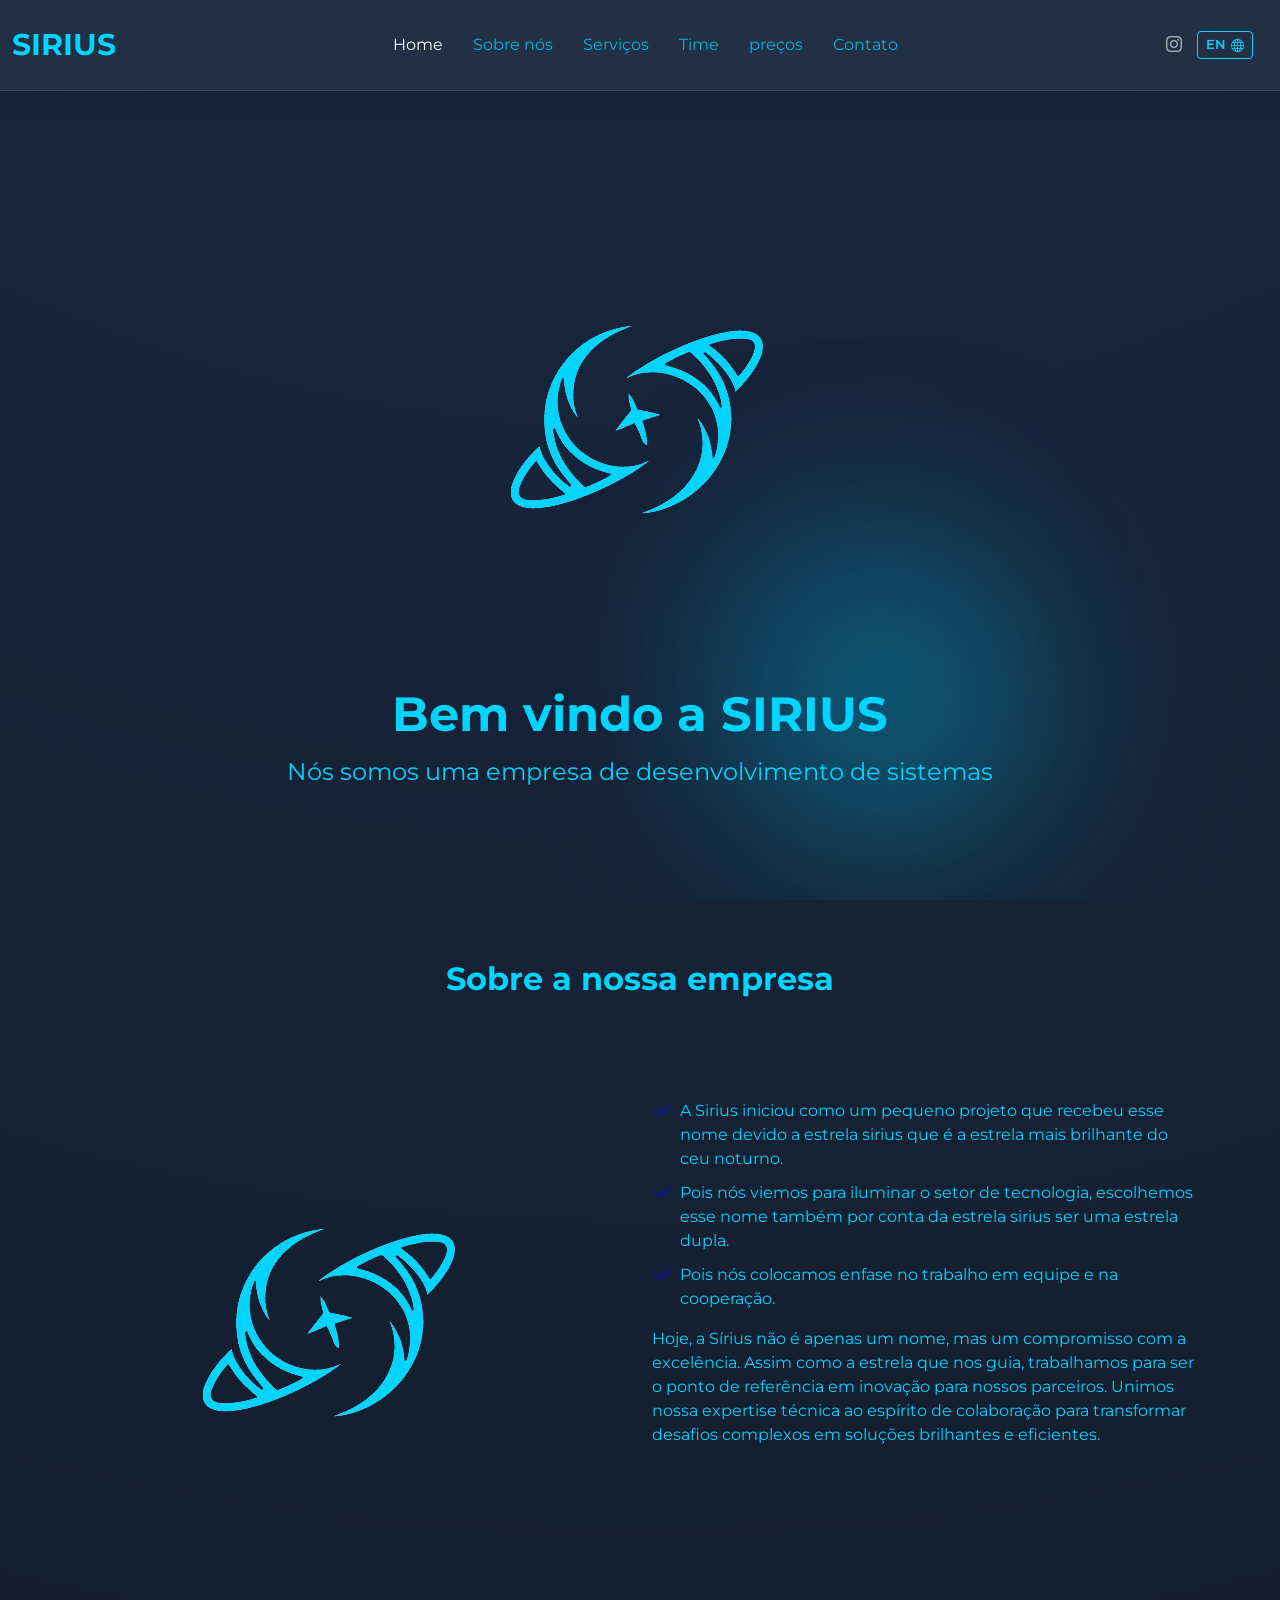
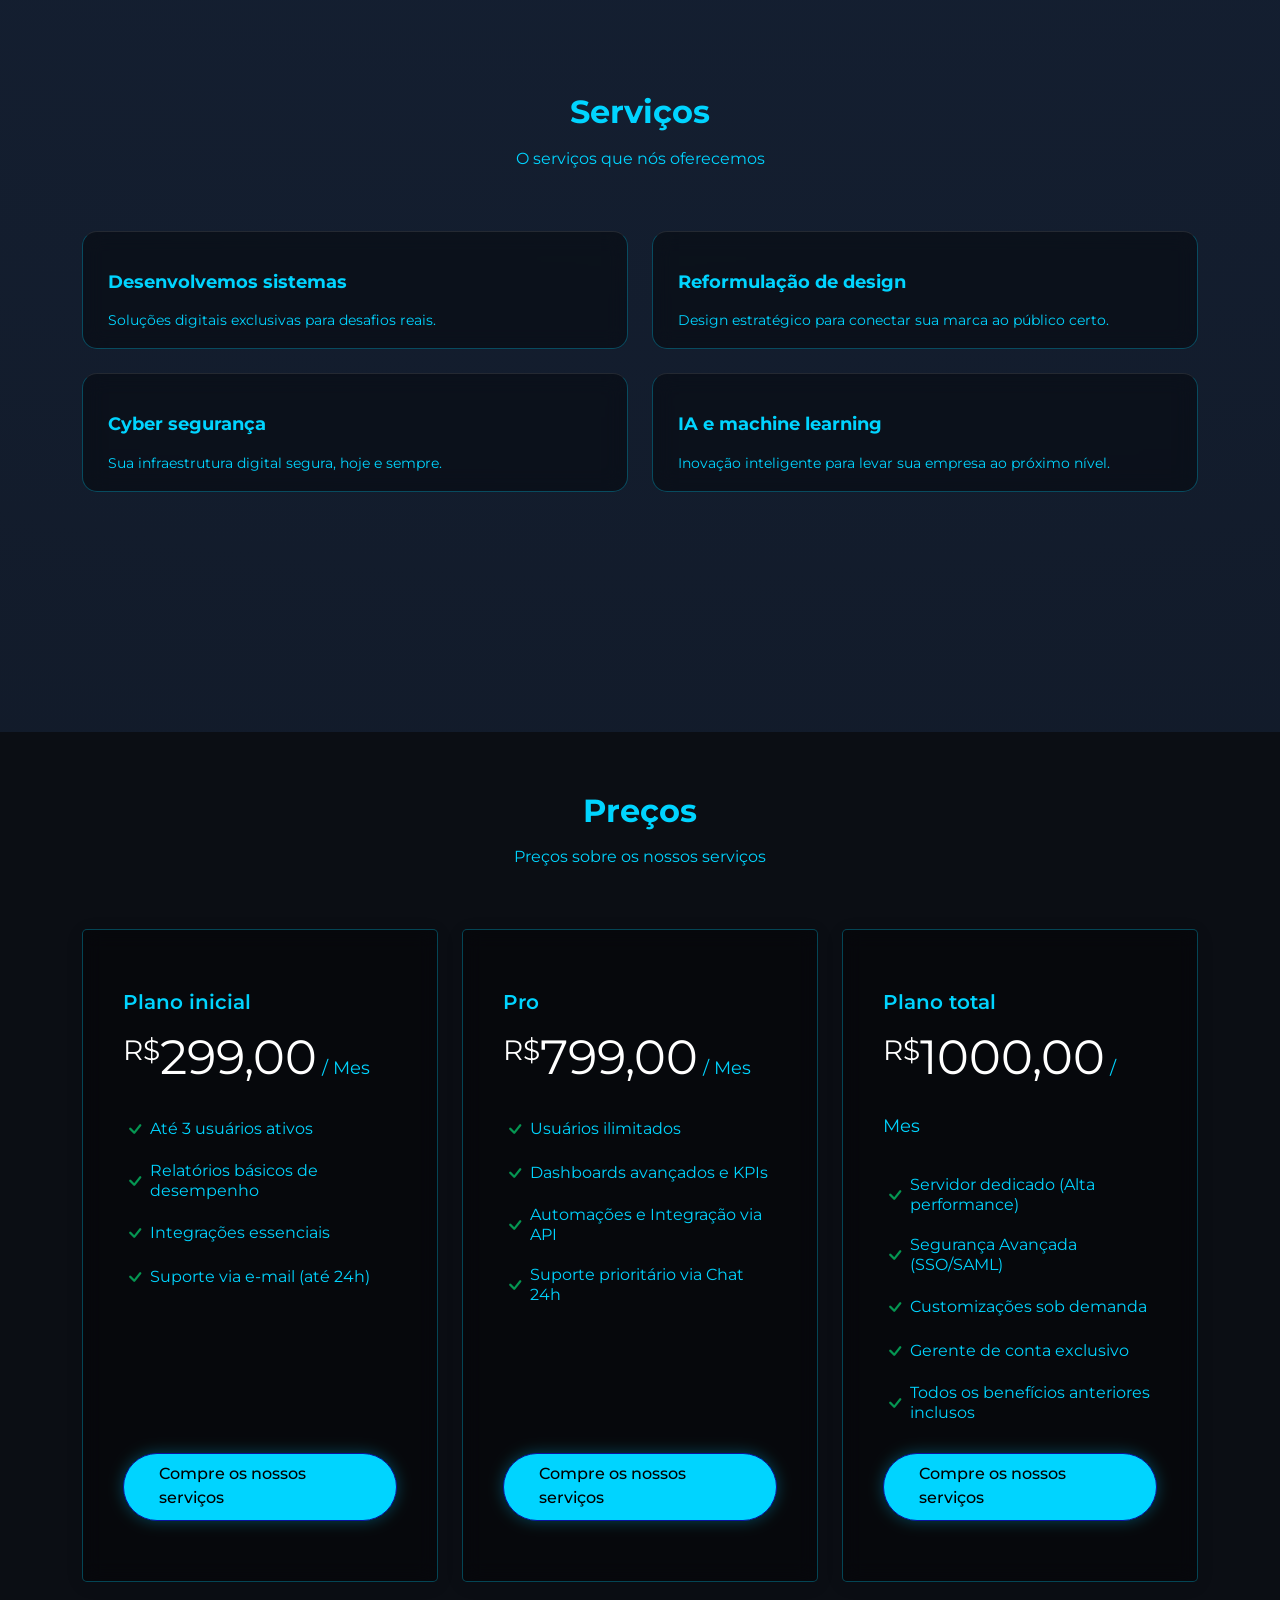
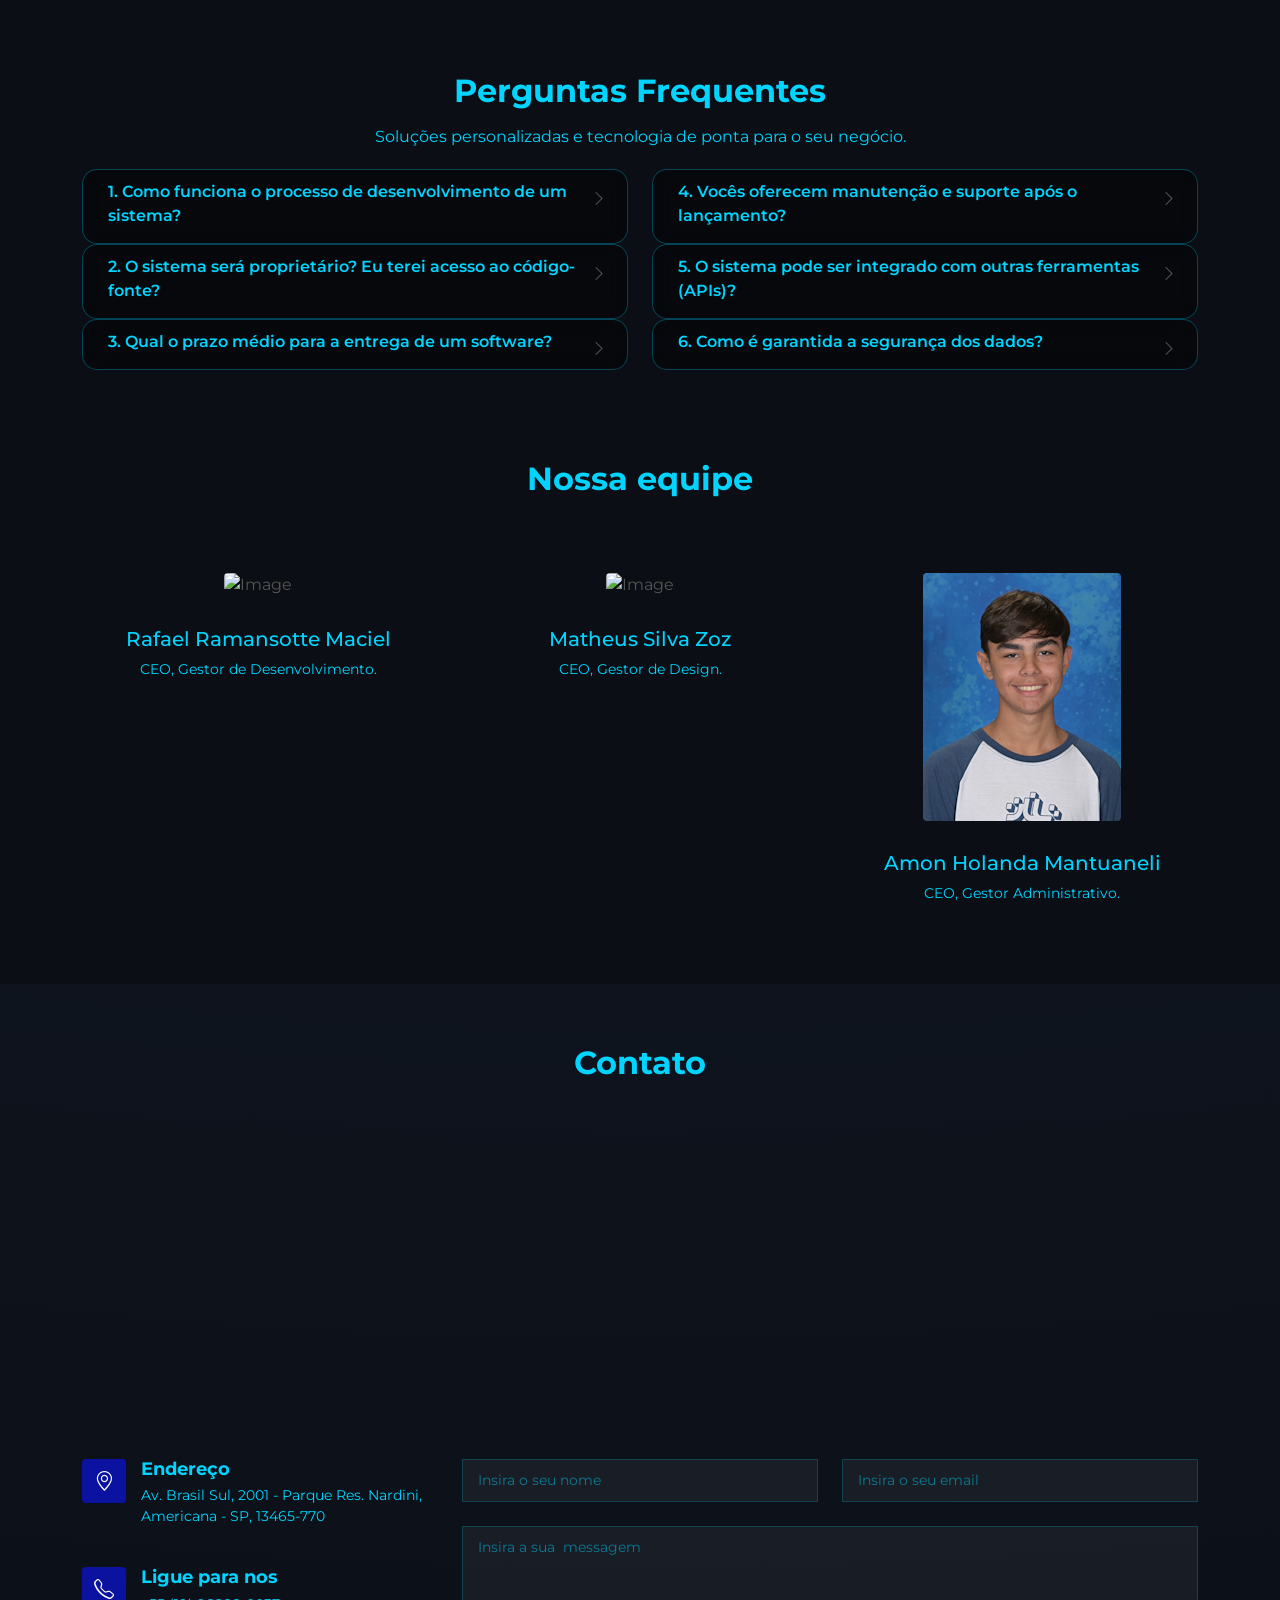
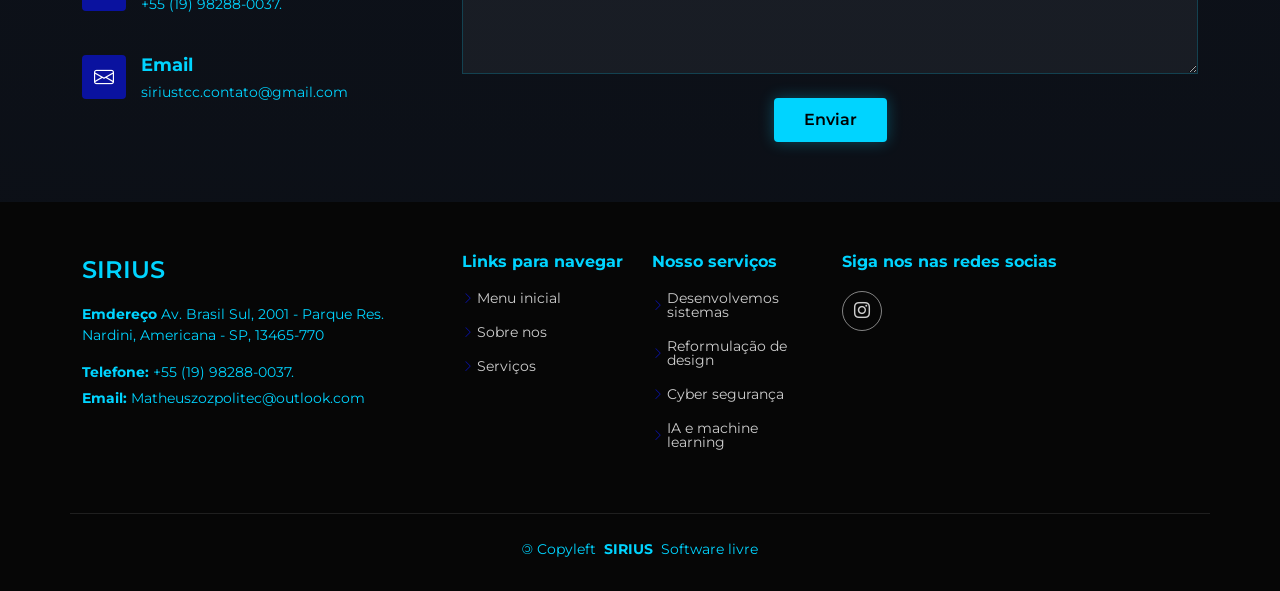
==== commit c3f53a54: "Update index.html" ====
--- a/index.html
+++ b/index.html
@@ -500,7 +500,7 @@
             </div>
          </div>
          <div class="container copyright text-center mt-4">
-            <p><span class="copyleft">&copy;</span> <span>Copyleft</span> <strong class="px-1 sitename">SIRIUS</strong> <span>Todos os direitos reservados </span></p>
+            <p><span class="copyleft">&copy;</span> <span>Copyleft</span> <strong class="px-1 sitename">SIRIUS</strong> <span> Software livre </span></p>
             <div class="credits">
                <!-- All the links in the footer should remain intact. -->
                <!-- You can delete the links only if you've purchased the pro version. -->
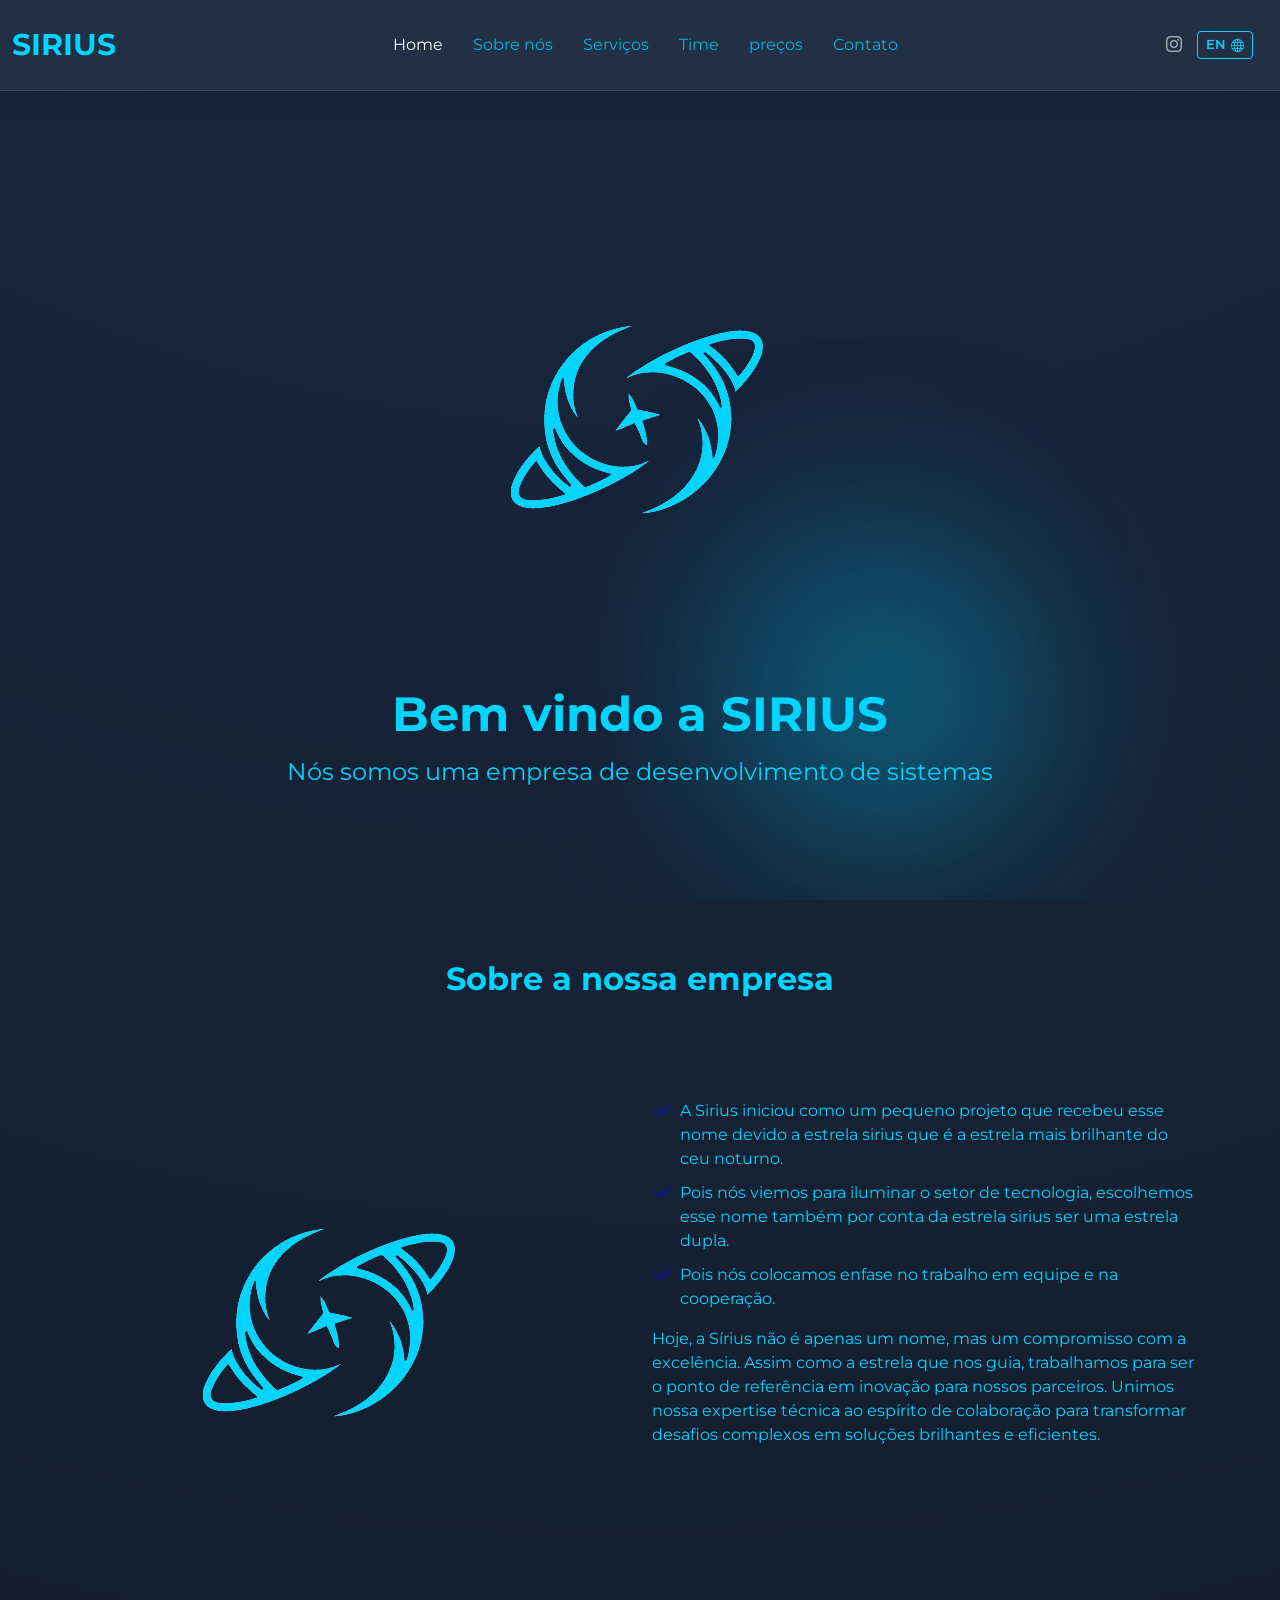
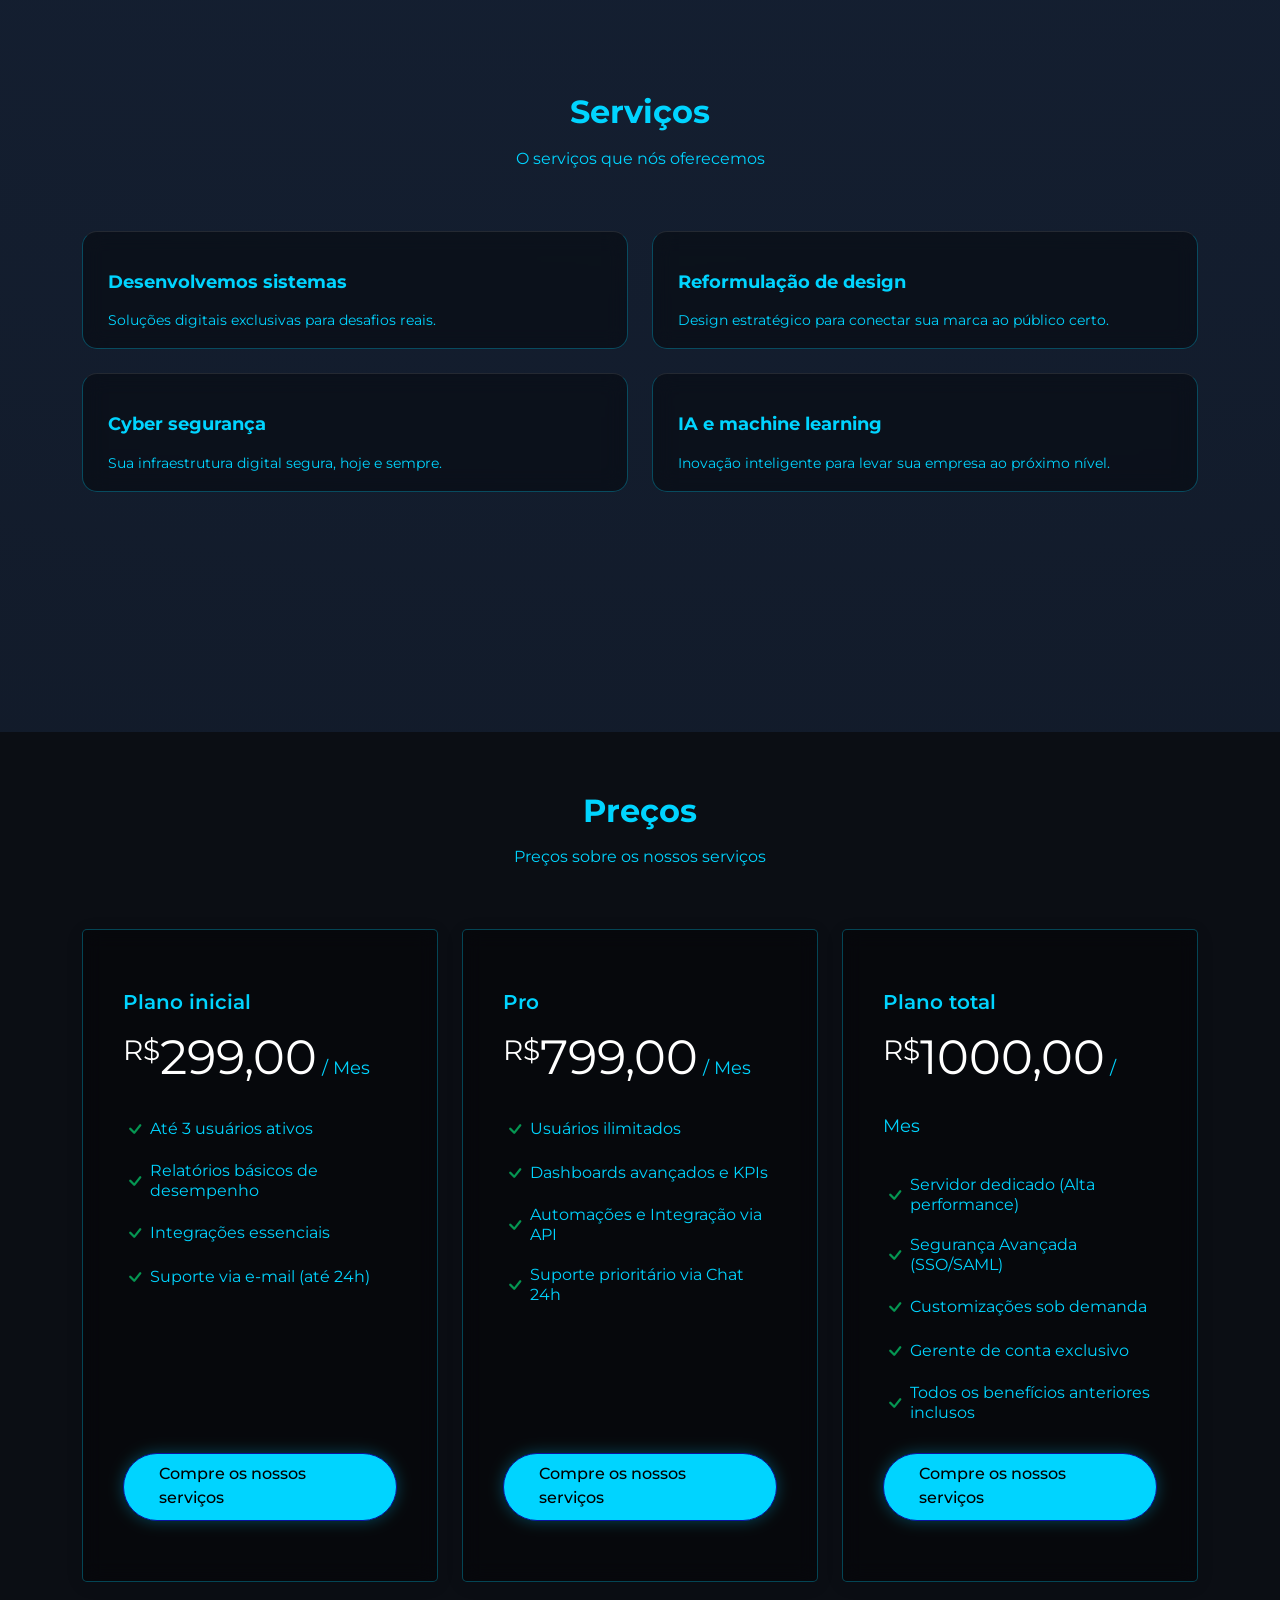
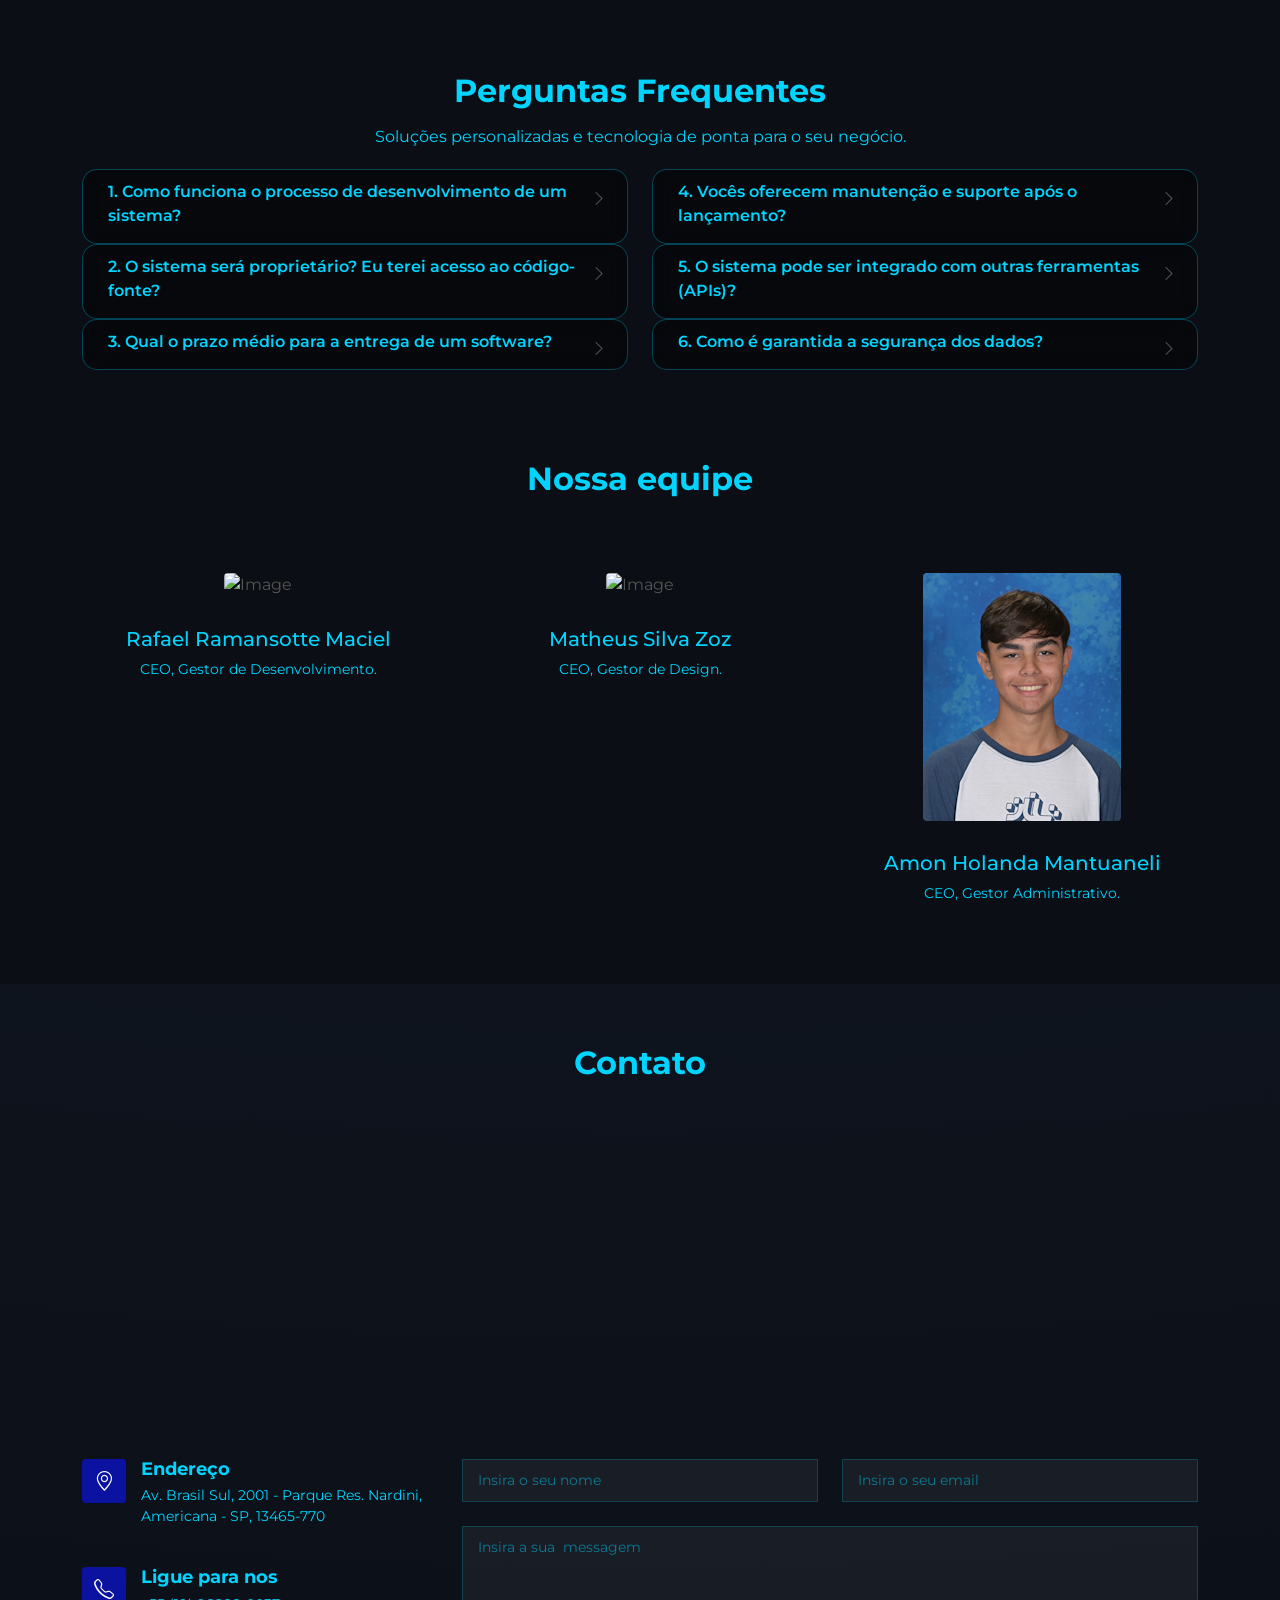
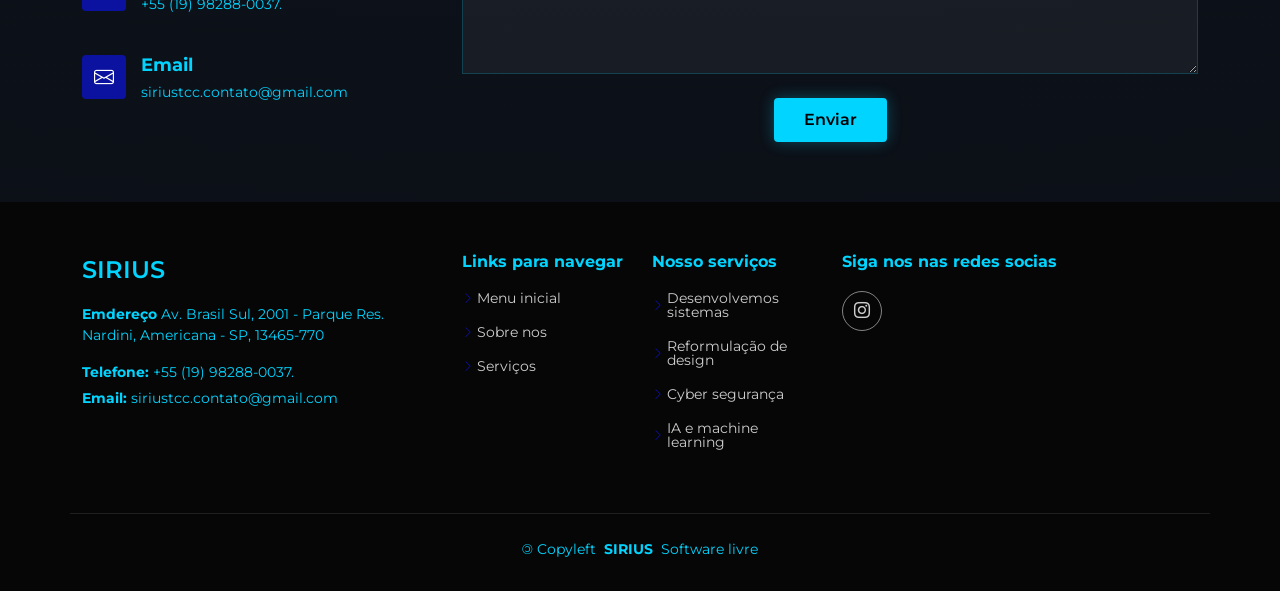
==== commit 021c1db6: "Update index.html" ====
--- a/index.html
+++ b/index.html
@@ -471,7 +471,7 @@
                   <div class="footer-contact pt-3">
                      <p><strong>Emdereço</strong> Av. Brasil Sul, 2001 - Parque Res. Nardini, Americana - SP, 13465-770</p>
                      <p class="mt-3"><strong>Telefone:</strong> <span>+55 (19) 98288-0037.</span></p>
-                     <p><strong>Email:</strong> <span>Matheuszozpolitec@outlook.com</span></p>
+                     <p><strong>Email:</strong> <span>siriustcc.contato@gmail.com</span></p>
                   </div>
                </div>
                <div class="col-lg-2 col-md-3 footer-links">
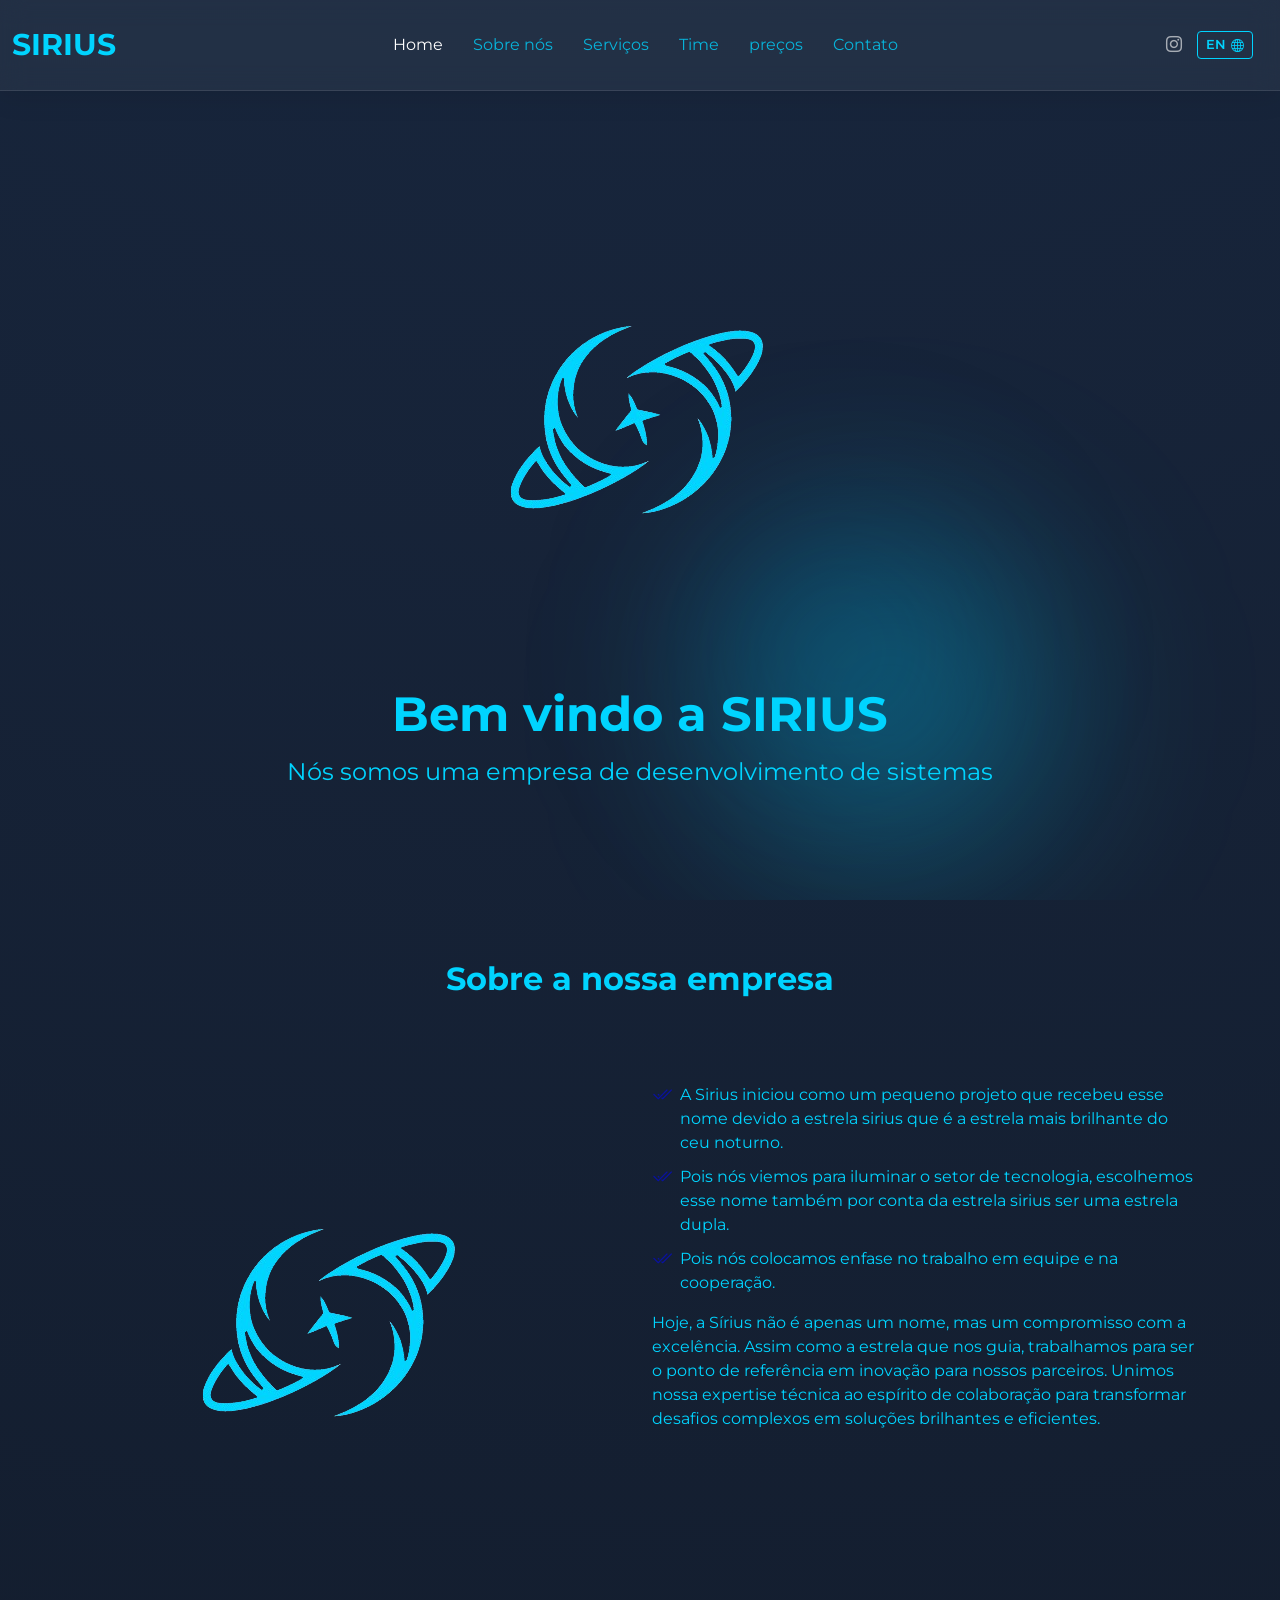
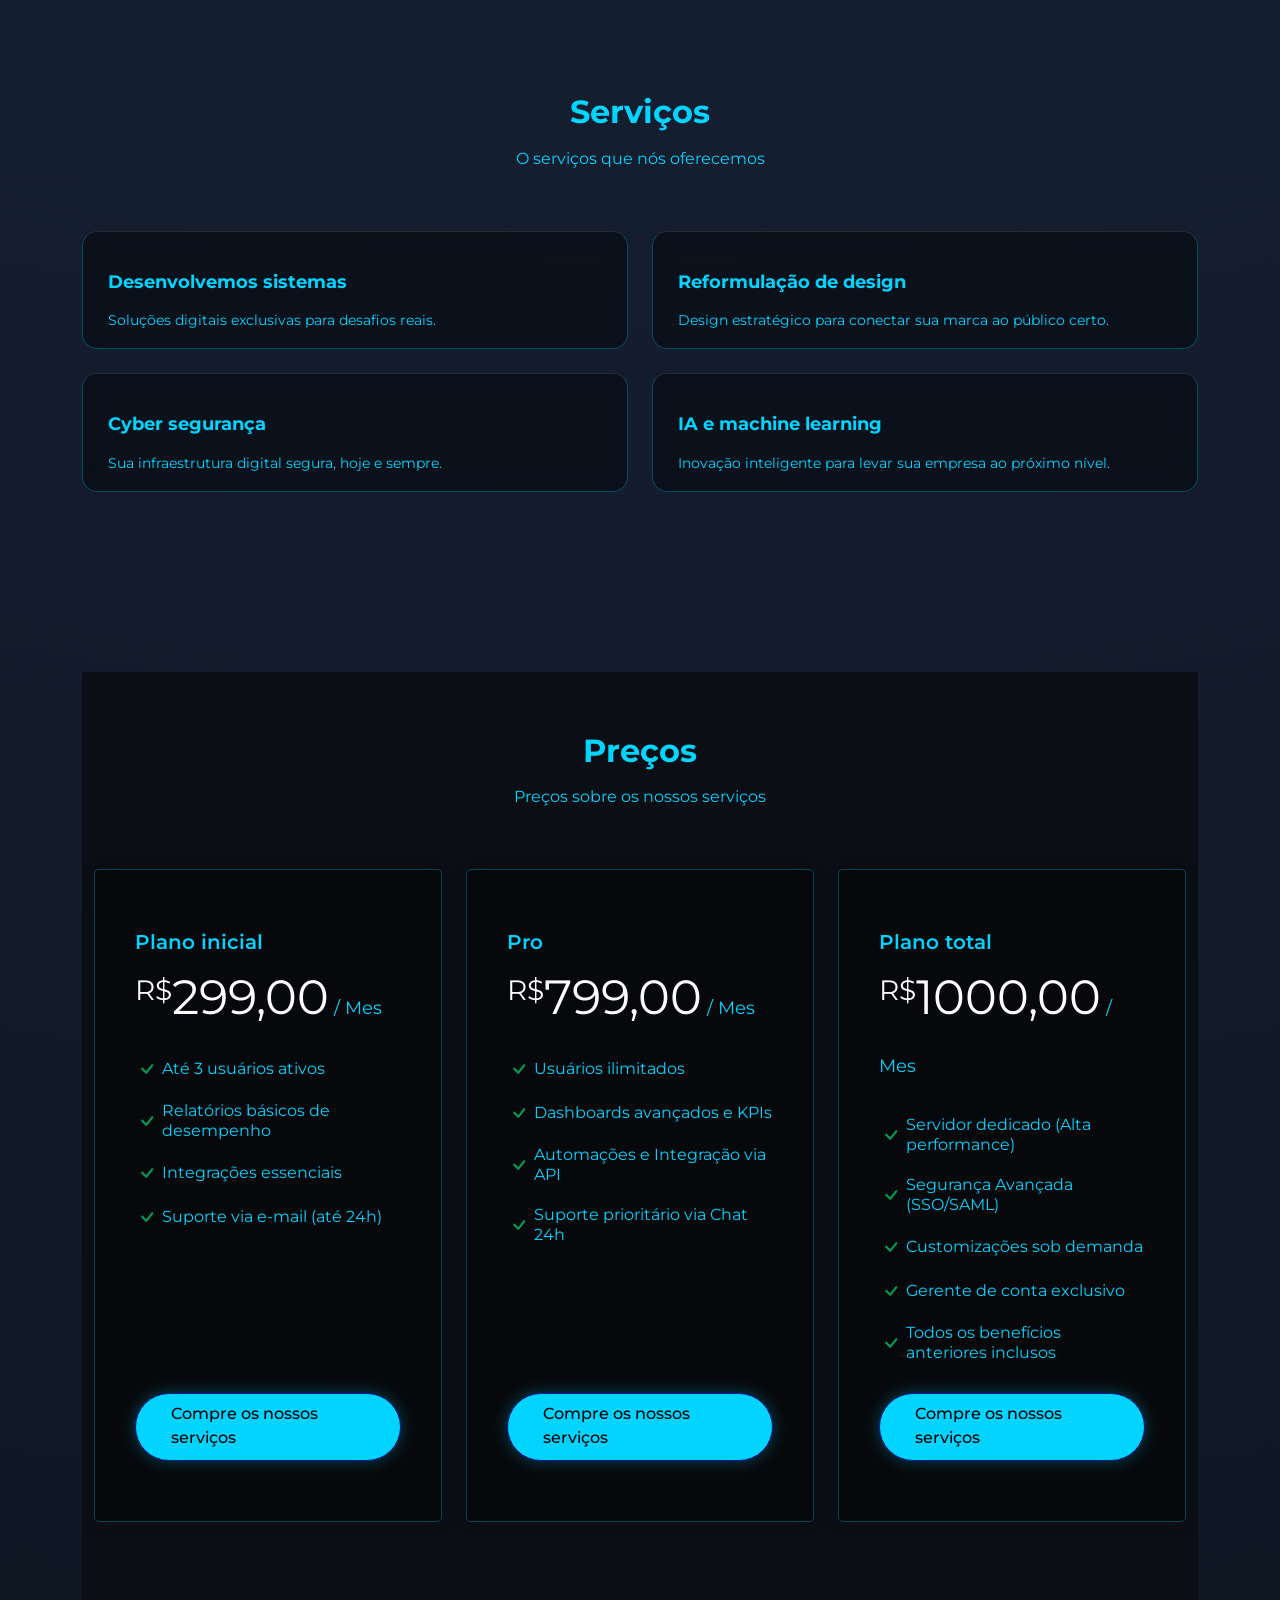
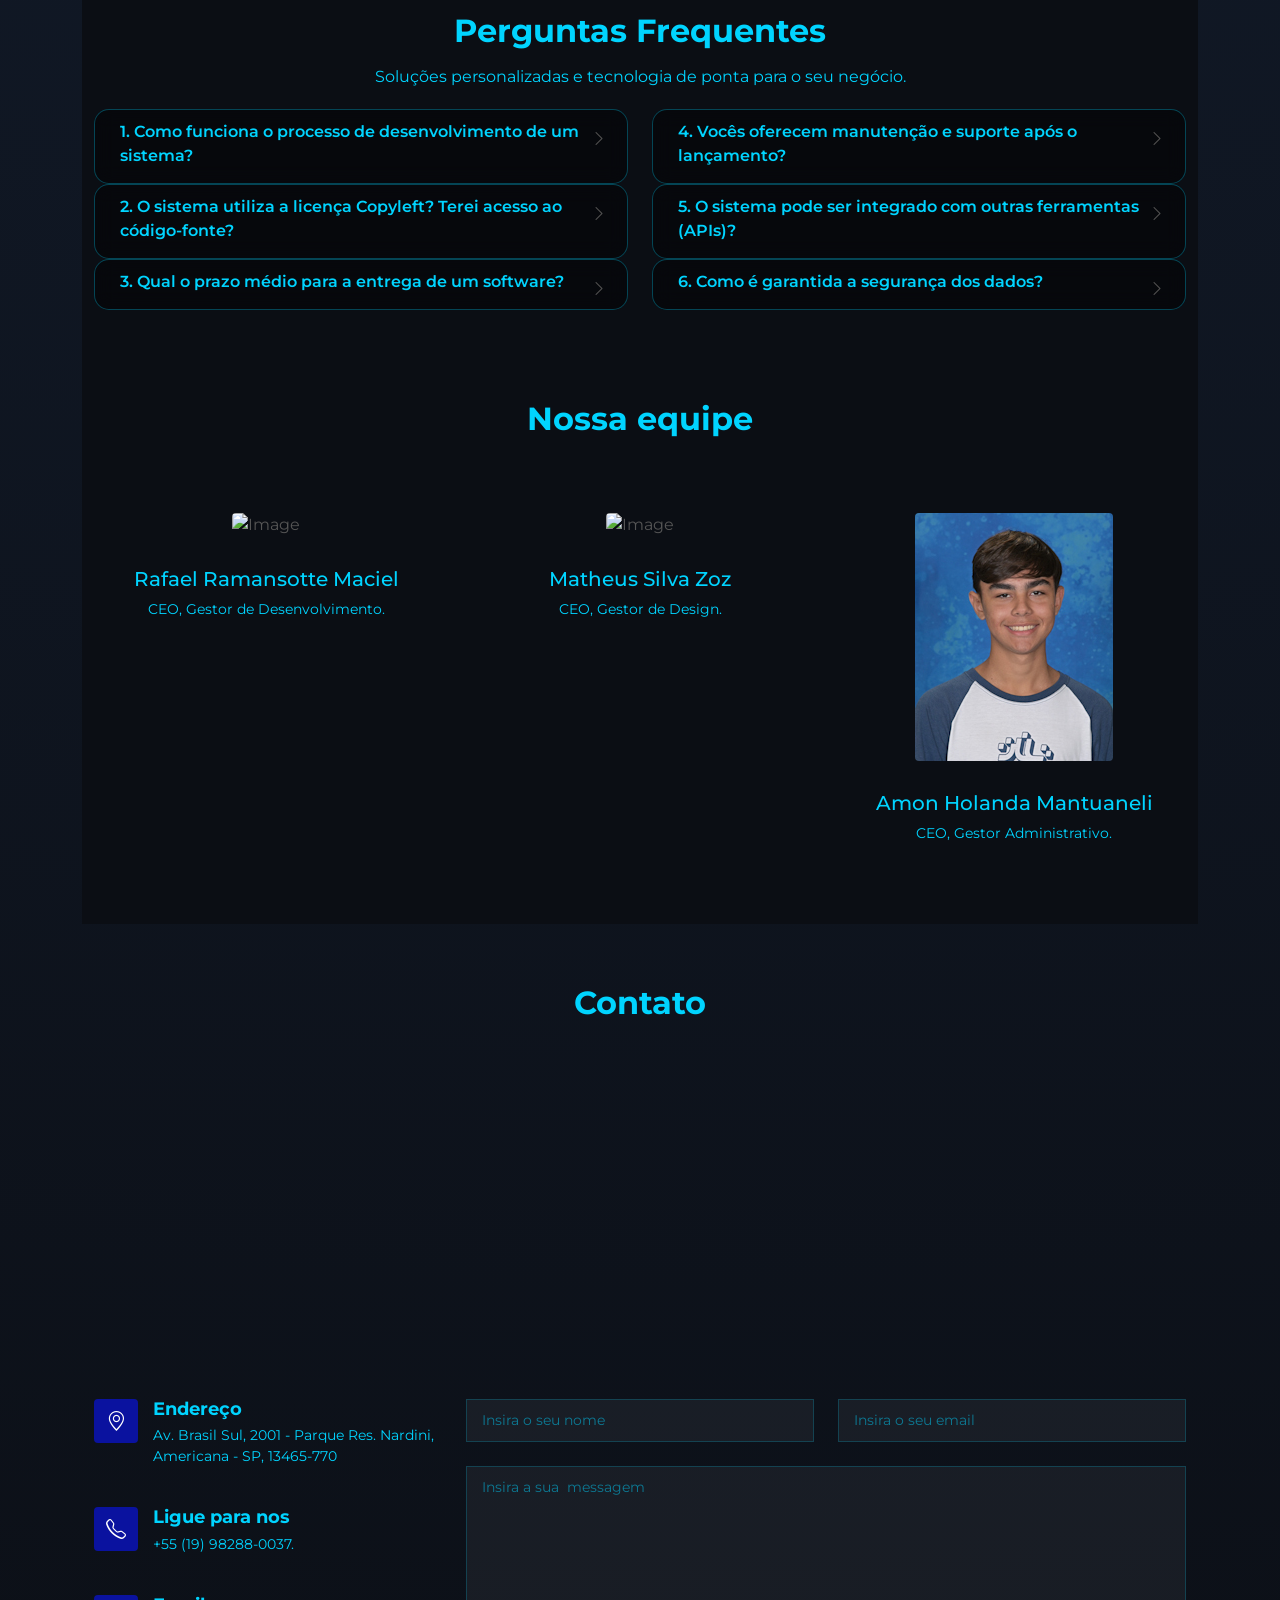
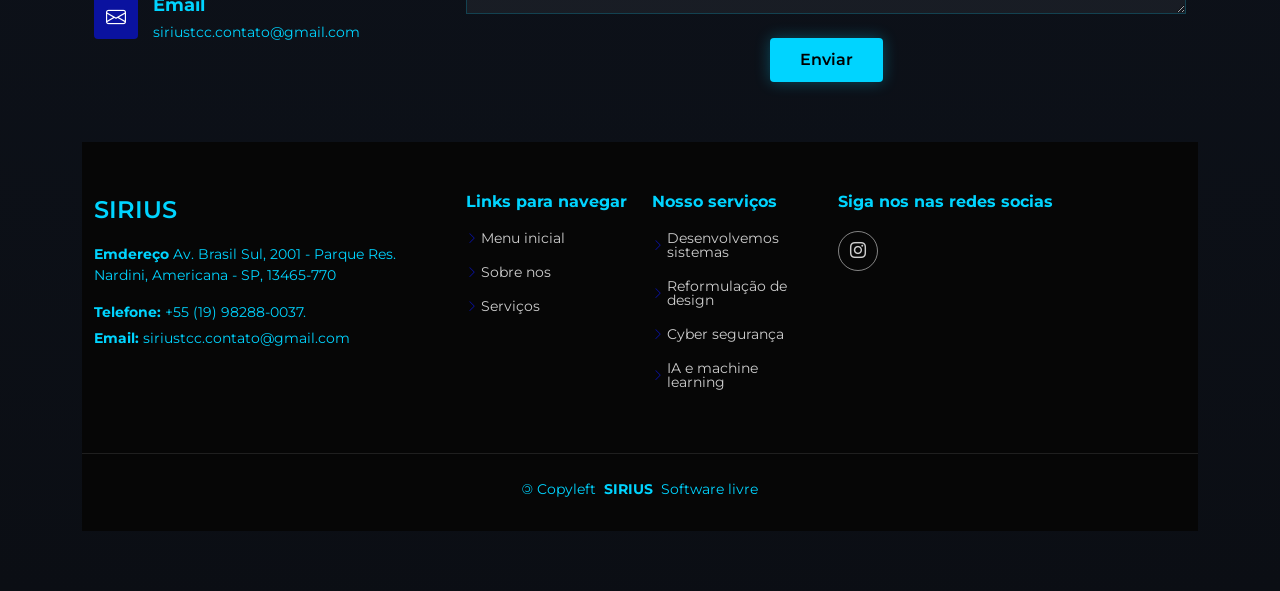
==== commit 5c4ba082: "Update index.html" ====
--- a/index.html
+++ b/index.html
@@ -1,527 +1,680 @@
-<!DOCTYPE html>
+<!doctype html>
 <html lang="utf-8">
-   <head>
-      <meta charset="utf-8">
-      <meta content="width=device-width, initial-scale=1.0" name="viewport">
-      <title>SIRUS </title>
-      <style>
-         .copyleft {
-             display: inline-block; 
-             transform: scaleX(-1); 
-         }
-      </style>
-      <meta name="description" content="">
-      <meta name="keywords" content="">
-      <!-- Favicons -->
-      <link href="assets/img/LOGO.png" rel="icon">
-      <link href="assets/img/apple-touch-icon.png" rel="apple-touch-icon">
-      <!-- Fonts -->
-      <link href="https://fonts.googleapis.com" rel="preconnect">
-      <link href="https://fonts.gstatic.com" rel="preconnect" crossorigin>
-      <link href="https://fonts.googleapis.com/css2?family=Roboto:ital,wght@0,100;0,300;0,400;0,500;0,700;0,900;1,100;1,300;1,400;1,500;1,700;1,900&family=Montserrat:ital,wght@0,100;0,200;0,300;0,400;0,500;0,600;0,700;0,800;0,900;1,100;1,200;1,300;1,400;1,500;1,600;1,700;1,800;1,900&family=Poppins:ital,wght@0,100;0,200;0,300;0,400;0,500;0,600;0,700;0,800;0,900;1,100;1,200;1,300;1,400;1,500;1,600;1,700;1,800;1,900&display=swap" rel="stylesheet">
-      <!-- Vendor CSS Files -->
-      <link href="assets/vendor/bootstrap/css/bootstrap.min.css" rel="stylesheet">
-      <link href="assets/vendor/bootstrap-icons/bootstrap-icons.css" rel="stylesheet">
-      <link href="assets/vendor/aos/aos.css" rel="stylesheet">
-      <link href="assets/vendor/swiper/swiper-bundle.min.css" rel="stylesheet">
-      <link href="assets/vendor/glightbox/css/glightbox.min.css" rel="stylesheet">
-      <!-- Main CSS File -->
-      <link href="assets/css/main.css" rel="stylesheet">
-      <!-- =======================================================
+    <head>
+        <meta charset="utf-8" />
+        <meta content="width=device-width, initial-scale=1.0" name="viewport" />
+        <title>SIRUS</title>
+        <style>
+            .copyleft {
+                display: inline-block;
+                transform: scaleX(-1);
+            }
+        </style>
+        <meta name="description" content="" />
+        <meta name="keywords" content="" />
+        <!-- Favicons -->
+        <link href="assets/img/LOGO.png" rel="icon" />
+        <link href="assets/img/apple-touch-icon.png" rel="apple-touch-icon" />
+        <!-- Fonts -->
+        <link href="https://fonts.googleapis.com" rel="preconnect" />
+        <link href="https://fonts.gstatic.com" rel="preconnect" crossorigin />
+        <link
+            href="https://fonts.googleapis.com/css2?family=Roboto:ital,wght@0,100;0,300;0,400;0,500;0,700;0,900;1,100;1,300;1,400;1,500;1,700;1,900&family=Montserrat:ital,wght@0,100;0,200;0,300;0,400;0,500;0,600;0,700;0,800;0,900;1,100;1,200;1,300;1,400;1,500;1,600;1,700;1,800;1,900&family=Poppins:ital,wght@0,100;0,200;0,300;0,400;0,500;0,600;0,700;0,800;0,900;1,100;1,200;1,300;1,400;1,500;1,600;1,700;1,800;1,900&display=swap"
+            rel="stylesheet"
+        />
+        <!-- Vendor CSS Files -->
+        <link href="assets/vendor/bootstrap/css/bootstrap.min.css" rel="stylesheet" />
+        <link href="assets/vendor/bootstrap-icons/bootstrap-icons.css" rel="stylesheet" />
+        <link href="assets/vendor/aos/aos.css" rel="stylesheet" />
+        <link href="assets/vendor/swiper/swiper-bundle.min.css" rel="stylesheet" />
+        <link href="assets/vendor/glightbox/css/glightbox.min.css" rel="stylesheet" />
+        <!-- Main CSS File -->
+        <link href="assets/css/main.css" rel="stylesheet" />
+        <!-- =======================================================
          * Template Name: Knight
          * Template URL: https://bootstrapmade.com/knight-free-bootstrap-theme/
          * Updated: Oct 16 2024 with Bootstrap v5.3.3
          * Author: BootstrapMade.com
          * License: https://bootstrapmade.com/license/
          ======================================================== -->
-   </head>
-   <body class="index-page">
-      <header id="header" class="header d-flex align-items-center fixed-top">
-         <div class="container-fluid position-relative d-flex align-items-center justify-content-between">
-            <a href="index.html" class="logo d-flex align-items-center me-auto me-xl-0">
-               <!-- Uncomment the line below if you also wish to use an image logo -->
-               <!-- <img src="assets/img/logo.png" alt=""> -->
-               <h1 class="sitename" style="color: #00D4FF;">SIRIUS</h1>
-            </a>
-            <nav id="navmenu" class="navmenu">
-               <ul>
-                  <li><a href="#hero" class="active">Home</a></li>
-                  <li><a href="#about">Sobre nós</a></li>
-                  <li><a href="#services">Serviços</a></li>
-                  <li><a href="#team">Time</a></li>
-                  <li><a href="#pricing">preços</a></li>
-                  </li>
-                  <li><a href="#contact">Contato</a></li>
-               </ul>
-               <i class="mobile-nav-toggle d-xl-none bi bi-list"></i>
-            </nav>
-<div class="header-social-links d-flex align-items-center">
-               <a href="https://www.instagram.com/sirius._ds" class="instagram" target="_blank"><i class="bi bi-instagram"></i></a>
-               
-               <a href="index_traduzido.html" class="lang-switch-btn" style="margin-left: 15px; font-weight: 600; font-size: 13px; color: #00D4FF; border: 1px solid #00D4FF; padding: 3px 8px; border-radius: 4px; text-decoration: none; display: inline-flex; align-items: center; gap: 5px; vertical-align: middle;">EN <i class="bi bi-globe"></i></a>
+    </head>
+    <body class="index-page">
+        <header id="header" class="header d-flex align-items-center fixed-top">
+            <div class="container-fluid position-relative d-flex align-items-center justify-content-between">
+                <a href="index.html" class="logo d-flex align-items-center me-auto me-xl-0">
+                    <!-- Uncomment the line below if you also wish to use an image logo -->
+                    <!-- <img src="assets/img/logo.png" alt=""> -->
+                    <h1 class="sitename" style="color: #00d4ff">SIRIUS</h1>
+                </a>
+                <nav id="navmenu" class="navmenu">
+                    <ul>
+                        <li><a href="#hero" class="active">Home</a></li>
+                        <li><a href="#about">Sobre nós</a></li>
+                        <li><a href="#services">Serviços</a></li>
+                        <li><a href="#team">Time</a></li>
+                        <li><a href="#pricing">preços</a></li>
+                        <li><a href="#contact">Contato</a></li>
+                    </ul>
+                    <i class="mobile-nav-toggle d-xl-none bi bi-list"></i>
+                </nav>
+                <div class="header-social-links d-flex align-items-center">
+                    <a href="https://www.instagram.com/sirius._ds" class="instagram" target="_blank"
+                        ><i class="bi bi-instagram"></i
+                    ></a>
+
+                    <a
+                        href="index_traduzido.html"
+                        class="lang-switch-btn"
+                        style="
+                            margin-left: 15px;
+                            font-weight: 600;
+                            font-size: 13px;
+                            color: #00d4ff;
+                            border: 1px solid #00d4ff;
+                            padding: 3px 8px;
+                            border-radius: 4px;
+                            text-decoration: none;
+                            display: inline-flex;
+                            align-items: center;
+                            gap: 5px;
+                            vertical-align: middle;
+                        "
+                        >EN <i class="bi bi-globe"></i
+                    ></a>
+                </div>
             </div>
-         </div>
-      </header>
-      <main class="main">
-         <!-- Hero Section -->
-         <section id="hero" class="hero section dark-background">
-            <div class="container text-center">
-               <div class="row justify-content-center" data-aos="zoom-out">
-                  <div class="col-lg-8">
-                     <img src="assets/img/logo.png" alt="" class="img-fluid mb-3">
-                     <h2>Bem vindo a SIRIUS</h2>
-                     <p>Nós somos uma empresa de desenvolvimento de sistemas</p>
-                  </div>
-               </div>
-            </div>
-         </section>
-         <!-- /Hero Section -->
-         <!-- About Section -->
-         <section id="about" class="about section">
-            <!-- Section Title -->
-            <div class="container section-title" data-aos="fade-up">
-               <h2>Sobre a nossa empresa</h2>
-            </div>
-            <!-- End Section Title -->
-            <div class="container" data-aos="fade-up" data-aos-delay="100">
-               <div class="row gy-4">
-                  <div class="col-lg-6">
-                     <img src="assets/img/logo.png" class="img-fluid" alt="">
-                  </div>
-                  <div class="col-lg-6 content">
-                     </p>
-                     <ul>
-                        <li><i class=" bi-check2-all"></i> <span>A Sirius iniciou como um pequeno projeto que recebeu esse nome devido a estrela sirius que é a estrela mais brilhante do ceu noturno.</span></li>
-                        <li><i class=" bi-check2-all"></i> <span>Pois nós viemos para iluminar o setor de tecnologia, escolhemos esse nome também por conta da estrela sirius ser uma estrela dupla.</span></li>
-                        <li><i class=" bi-check2-all"></i> <span>Pois nós colocamos enfase no trabalho em equipe e na cooperação.</span></li>
-                     </ul>
-                     <p>
-                        Hoje, a Sírius não é apenas um nome, mas um compromisso com a excelência. Assim como a estrela que nos guia, trabalhamos para ser o ponto de referência em inovação para nossos parceiros. 
-                        Unimos nossa expertise técnica ao espírito de colaboração para transformar desafios complexos em soluções brilhantes e eficientes.
-                     </p>
-                  </div>
-               </div>
-            </div>
-         </section>
-         <!-- /About Section -->
-         </div>
-         </div>
-         </section><!-- /Featured Services Section -->
-         <!-- Services Section -->
-         <section id="services" class="services section">
-            <div class="container section-title" data-aos="fade-up">
-               <h2>Serviços</h2>
-               <p>O serviços que nós oferecemos</p>
-            </div>
-            <div class="container">
-               <div class="row gy-4">
-                  <div class="col-lg-6" data-aos="fade-up" data-aos-delay="100">
-                     <div class="service-item d-flex" style="padding-left: 25px;">
-                        <div>
-                           <h4 class="title"><a class="stretched-link">Desenvolvemos sistemas</a></h4>
-                           <p class="description">Soluções digitais exclusivas para desafios reais.</p>
-                        </div>
-                     </div>
-                  </div>
-                  <div class="col-lg-6" data-aos="fade-up" data-aos-delay="200">
-                     <div class="service-item d-flex" style="padding-left: 25px;">
-                        <div>
-                           <h4 class="title"><a class="stretched-link">Reformulação de design</a></h4>
-                           <p class="description">Design estratégico para conectar sua marca ao público certo.</p>
-                        </div>
-                     </div>
-                  </div>
-                  <div class="col-lg-6" data-aos="fade-up" data-aos-delay="300">
-                     <div class="service-item d-flex" style="padding-left: 25px;">
-                        <div>
-                           <h4 class="title"><a class="stretched-link">Cyber segurança</a></h4>
-                           <p class="description">Sua infraestrutura digital segura, hoje e sempre.</p>
-                        </div>
-                     </div>
-                  </div>
-                  <div class="col-lg-6" data-aos="fade-up" data-aos-delay="400">
-                     <div class="service-item d-flex" style="padding-left: 25px;">
-                        <div>
-                           <h4 class="title"><a class="stretched-link">IA e machine learning</a></h4>
-                           <p class="description">Inovação inteligente para levar sua empresa ao próximo nível.</p>
-                        </div>
-                     </div>
-                  </div>
-               </div>
-            </div>
-         </section>
-         <!-- Portfolio Section -->
-         <section id="portfolio" class="portfolio section">
-            <!-- Section Title -->
-            <div class="container section-title" data-aos="fade-up">
-            </div>
-            <!-- End Section Title -->
-            <div class="container">
-               <div class="isotope-layout" data-default-filter="*" data-layout="masonry" data-sort="original-order">
-                  <!-- End Portfolio Filters -->
-                  <div class="row gy-4 isotope-container" data-aos="fade-up" data-aos-delay="200">
-                     <div class="col-lg-4 col-md-6 portfolio-item isotope-item filter-app">
-                  </div>
-                  <!-- End Portfolio Container -->
-               </div>
-            </div>
-         </section>
-         <!-- /Portfolio Section -->
+        </header>
+        <main class="main">
+            <!-- Hero Section -->
+            <section id="hero" class="hero section dark-background">
+                <div class="container text-center">
+                    <div class="row justify-content-center" data-aos="zoom-out">
+                        <div class="col-lg-8">
+                            <img src="assets/img/logo.png" alt="" class="img-fluid mb-3" />
+                            <h2>Bem vindo a SIRIUS</h2>
+                            <p>Nós somos uma empresa de desenvolvimento de sistemas</p>
+                        </div>
+                    </div>
+                </div>
+            </section>
+            <!-- /Hero Section -->
+            <!-- About Section -->
+            <section id="about" class="about section">
+                <!-- Section Title -->
+                <div class="container section-title" data-aos="fade-up">
+                    <h2>Sobre a nossa empresa</h2>
+                </div>
+                <!-- End Section Title -->
+                <div class="container" data-aos="fade-up" data-aos-delay="100">
+                    <div class="row gy-4">
+                        <div class="col-lg-6">
+                            <img src="assets/img/logo.png" class="img-fluid" alt="" />
+                        </div>
+                        <div class="col-lg-6 content">
+                            <ul>
+                                <li>
+                                    <i class="bi-check2-all"></i>
+                                    <span
+                                        >A Sirius iniciou como um pequeno projeto que recebeu esse nome devido a estrela
+                                        sirius que é a estrela mais brilhante do ceu noturno.</span
+                                    >
+                                </li>
+                                <li>
+                                    <i class="bi-check2-all"></i>
+                                    <span
+                                        >Pois nós viemos para iluminar o setor de tecnologia, escolhemos esse nome
+                                        também por conta da estrela sirius ser uma estrela dupla.</span
+                                    >
+                                </li>
+                                <li>
+                                    <i class="bi-check2-all"></i>
+                                    <span>Pois nós colocamos enfase no trabalho em equipe e na cooperação.</span>
+                                </li>
+                            </ul>
+                            <p>
+                                Hoje, a Sírius não é apenas um nome, mas um compromisso com a excelência. Assim como a
+                                estrela que nos guia, trabalhamos para ser o ponto de referência em inovação para nossos
+                                parceiros. Unimos nossa expertise técnica ao espírito de colaboração para transformar
+                                desafios complexos em soluções brilhantes e eficientes.
+                            </p>
+                        </div>
+                    </div>
+                </div>
+            </section>
+            <!-- /About Section -->
+            <!-- Services Section -->
+            <section id="services" class="services section">
+                <div class="container section-title" data-aos="fade-up">
+                    <h2>Serviços</h2>
+                    <p>O serviços que nós oferecemos</p>
+                </div>
+                <div class="container">
+                    <div class="row gy-4">
+                        <div class="col-lg-6" data-aos="fade-up" data-aos-delay="100">
+                            <div class="service-item d-flex" style="padding-left: 25px">
+                                <div>
+                                    <h4 class="title"><a class="stretched-link">Desenvolvemos sistemas</a></h4>
+                                    <p class="description">Soluções digitais exclusivas para desafios reais.</p>
+                                </div>
+                            </div>
+                        </div>
+                        <div class="col-lg-6" data-aos="fade-up" data-aos-delay="200">
+                            <div class="service-item d-flex" style="padding-left: 25px">
+                                <div>
+                                    <h4 class="title"><a class="stretched-link">Reformulação de design</a></h4>
+                                    <p class="description">
+                                        Design estratégico para conectar sua marca ao público certo.
+                                    </p>
+                                </div>
+                            </div>
+                        </div>
+                        <div class="col-lg-6" data-aos="fade-up" data-aos-delay="300">
+                            <div class="service-item d-flex" style="padding-left: 25px">
+                                <div>
+                                    <h4 class="title"><a class="stretched-link">Cyber segurança</a></h4>
+                                    <p class="description">Sua infraestrutura digital segura, hoje e sempre.</p>
+                                </div>
+                            </div>
+                        </div>
+                        <div class="col-lg-6" data-aos="fade-up" data-aos-delay="400">
+                            <div class="service-item d-flex" style="padding-left: 25px">
+                                <div>
+                                    <h4 class="title"><a class="stretched-link">IA e machine learning</a></h4>
+                                    <p class="description">
+                                        Inovação inteligente para levar sua empresa ao próximo nível.
+                                    </p>
+                                </div>
+                            </div>
+                        </div>
+                    </div>
+                </div>
+            </section>
+            <!-- Portfolio Section -->
+            <section id="portfolio" class="portfolio section">
+                <!-- Section Title -->
+                <div class="container section-title" data-aos="fade-up"></div>
+                <!-- End Section Title -->
+                <div class="container">
+                    <div
+                        class="isotope-layout"
+                        data-default-filter="*"
+                        data-layout="masonry"
+                        data-sort="original-order"
+                    >
+                        <!-- End Portfolio Filters -->
+                        <div class="row gy-4 isotope-container" data-aos="fade-up" data-aos-delay="200">
+                            <div class="col-lg-4 col-md-6 portfolio-item isotope-item filter-app"></div>
+                            <!-- End Portfolio Container -->
+                        </div>
+                    </div>
+                    <!-- /Portfolio Section -->
 
-         <!-- Pricing Section -->
-         <section id="pricing" class="pricing section">
-            <div class="container section-title" data-aos="fade-up">
-               <h2>Preços</h2>
-               <p>Preços sobre os nossos serviços</p>
-            </div>
-            <div class="container">
-               <div class="row gy-4">
-                  <div class="col-lg-4" data-aos="zoom-in" data-aos-delay="100">
-                     <div class="pricing-item d-flex flex-column h-100">
-                        <h3>Plano inicial</h3>
-                        <h4><sup>R$</sup>299,00<span> / Mes</span></h4>
-                        <ul class="mb-auto">
-                           <li><i class="bi bi-check"></i> <span>Até 3 usuários ativos</span></li>
-                           <li><i class="bi bi-check"></i> <span>Relatórios básicos de desempenho</span></li>
-                           <li><i class="bi bi-check"></i> <span>Integrações essenciais</span></li>
-                           <li><i class="bi bi-check"></i> <span>Suporte via e-mail (até 24h)</span></li>
-                        </ul>
-                        <a href="#" class="buy-btn">Compre os nossos serviços</a>
-                     </div>
-                  </div>
-                  <div class="col-lg-4" data-aos="zoom-in" data-aos-delay="200">
-                     <div class="pricing-item featured d-flex flex-column h-100">
-                        <h3>Pro</h3>
-                        <h4><sup>R$</sup>799,00<span> / Mes</span></h4>
-                        <ul class="mb-auto">
-                           <li><i class="bi bi-check"></i> <span>Usuários ilimitados</span></li>
-                           <li><i class="bi bi-check"></i> <span>Dashboards avançados e KPIs</span></li>
-                           <li><i class="bi bi-check"></i> <span>Automações e Integração via API</span></li>
-                           <li><i class="bi bi-check"></i> <span>Suporte prioritário via Chat 24h</span></li>
-                        </ul>
-                        <a href="#" class="buy-btn">Compre os nossos serviços</a>
-                     </div>
-                  </div>
-                  <div class="col-lg-4" data-aos="zoom-in" data-aos-delay="300">
-                     <div class="pricing-item d-flex flex-column h-100">
-                        <h3>Plano total</h3>
-                        <h4><sup>R$</sup>1000,00<span> / Mes</span></h4>
-                        <ul class="mb-auto">
-                           <li><i class="bi bi-check"></i> <span>Servidor dedicado (Alta performance)</span></li>
-                           <li><i class="bi bi-check"></i> <span>Segurança Avançada (SSO/SAML)</span></li>
-                           <li><i class="bi bi-check"></i> <span>Customizações sob demanda</span></li>
-                           <li><i class="bi bi-check"></i> <span>Gerente de conta exclusivo</span></li>
-                           <li><i class="bi bi-check"></i> <span>Todos os benefícios anteriores inclusos</span></li>
-                        </ul>
-                        <a href="#" class="buy-btn">Compre os nossos serviços</a>
-                     </div>
-                  </div>
-               </div>
-            </div>
-         </section>
-         <!-- Faq Section -->
-         <section id="faq" class="faq section">
-            <!-- Section Title -->
-            <div class="container section-title" data-aos="fade-up">
-               <h2>Perguntas Frequentes</h2>
-               <p>Soluções personalizadas e tecnologia de ponta para o seu negócio.</p>
-            </div>
-            <!-- End Section Title -->
-            <div class="container">
-               <div class="row">
-                  <div class="col-lg-6" data-aos="fade-up" data-aos-delay="100">
-                     <div class="faq-container">
-                        <div class="faq-item">
-                           <h3>1. Como funciona o processo de desenvolvimento de um sistema?</h3>
-                           <div class="faq-content">
-                              <p style="margin-bottom: 0;">Nosso processo é dividido em etapas claras para garantir a entrega:<br>
-                                 <strong>Diagnóstico:</strong> Entendemos sua necessidade e objetivos.<br>
-                                 <strong>Planejamento & UX:</strong> Criamos o escopo técnico e o design da interface.<br>
-                                 <strong>Desenvolvimento:</strong> Codificação utilizando metodologias ágeis (Scrum/Kanban).<br>
-                                 <strong>Testes (QA):</strong> Homologação rigorosa para garantir que tudo funcione sem erros.<br>
-                                 <strong>Lançamento & Suporte:</strong> Colocamos o sistema no ar e acompanhamos os primeiros passos.
-                              </p>
-                           </div>
-                           <i class="faq-toggle bi bi-chevron-right"></i>
-                        </div>
-                        <!-- End Faq item-->
-                        <div class="faq-item">
-                           <h3>2. O sistema será proprietário? Eu terei acesso ao código-fonte?</h3>
-                           <div class="faq-content">
-                              <p>Sim. Ao final do projeto e após a quitação, o código-fonte e a propriedade intelectual do software desenvolvido sob medida pertencem a você/sua empresa, conforme estabelecido em contrato.</p>
-                           </div>
-                           <i class="faq-toggle bi bi-chevron-right"></i>
-                        </div>
-                        <!-- End Faq item-->
-                        <div class="faq-item">
-                           <h3>3. Qual o prazo médio para a entrega de um software?</h3>
-                           <div class="faq-content">
-                              <p style="margin-bottom: 0;">
-                                 <strong>MVPs (Produtos Mínimos Viáveis):</strong> De 2 a 4 meses.<br>
-                                 <strong>Sistemas Robustos/ERP:</strong> De 6 meses a 1 ano. Trabalhamos com entregas parciais para que você possa testar e validar o sistema enquanto ele ainda está sendo construído.
-                              </p>
-                           </div>
-                           <i class="faq-toggle bi bi-chevron-right"></i>
-                        </div>
-                        <!-- End Faq item-->
-                     </div>
-                  </div>
-                  <!-- End Faq Column-->
-                  <div class="col-lg-6" data-aos="fade-up" data-aos-delay="200">
-                     <div class="faq-container">
-                        <div class="faq-item">
-                           <h3>4. Vocês oferecem manutenção e suporte após o lançamento?</h3>
-                           <div class="faq-content">
-                              <p>Com certeza. Oferecemos planos de suporte evolutivo (para novas funcionalidades) e suporte corretivo (para garantir a estabilidade do sistema e atualizações de segurança).</p>
-                           </div>
-                           <i class="faq-toggle bi bi-chevron-right"></i>
-                        </div>
-                        <!-- End Faq item-->
-                        <div class="faq-item">
-                           <h3>5. O sistema pode ser integrado com outras ferramentas (APIs)?</h3>
-                           <div class="faq-content">
-                              <p>Sim. Desenvolvemos sistemas preparados para conversar com outras plataformas, como gateways de pagamento, CRMs, ferramentas de automação de marketing, sistemas governamentais ou softwares que sua empresa já utiliza.</p>
-                           </div>
-                           <i class="faq-toggle bi bi-chevron-right"></i>
-                        </div>
-                        <!-- End Faq item-->
-                        <div class="faq-item">
-                           <h3>6. Como é garantida a segurança dos dados?</h3>
-                           <div class="faq-content">
-                              <p>Seguimos as melhores práticas de segurança da informação e estamos em total conformidade com a LGPD (Lei Geral de Proteção de Dados). Utilizamos criptografia, autenticação em dois fatores e servidores de alta confiabilidade (como AWS ou Azure).</p>
-                           </div>
-                           <i class="faq-toggle bi bi-chevron-right"></i>
-                        </div>
-                        <!-- End Faq item-->
-                     </div>
-                  </div>
-                  <!-- End Faq Column-->
-               </div>
-            </div>
-         </section>
-         <!-- /Faq Section -->
-         <!-- Team Section -->
-         <section id="team" class="team section">
-            <!-- Section Title -->
-            <div class="container section-title" data-aos="fade-up">
-               <h2>Nossa equipe</h2>
-            </div>
-            <!-- End Section Title -->
-            <div class="site-section slider-team-wrap">
-               <div class="container">
-                  <div class="swiper init-swiper" data-aos="fade-up" data-aos-delay="100">
-                     <script type="application/json" class="swiper-config">
-                        {
-                          "loop": true,
-                          "speed": 600,
-                          "autoplay": {
-                            "delay": 5000
-                          },
-                          "slidesPerView": "1",
-                          "pagination": {
-                            "el": ".swiper-pagination",
-                            "type": "bullets",
-                            "clickable": true
-                          },
-                          "navigation": {
-                            "nextEl": ".js-custom-next",
-                            "prevEl": ".js-custom-prev"
-                          },
-                          "breakpoints": {
-                            "640": {
-                              "slidesPerView": 2,
-                              "spaceBetween": 30
-                            },
-                            "768": {
-                              "slidesPerView": 3,
-                              "spaceBetween": 30
-                            },
-                            "1200": {
-                              "slidesPerView": 3,
-                              "spaceBetween": 30
-                            }
-                          }
-                        }
-                     </script>
-                     <div class="swiper-wrapper">
-                        <div class="swiper-slide">
-                           <!-- Adicionado text-center aqui -->
-                           <div class="team text-center">
-                              <!-- Adicionado d-flex justify-content-center aqui -->
-                              <div class="pic d-flex justify-content-center">
-                                 <img src="https://professor.colegiopolitec.com.br/img/aluno/f8bdf5618a282066099c162c7fd78d86d57f04c6e5d2445248e6419a199a767d.jpg" alt="Image" class="img-fluid">
-                              </div>
-                              <!-- Corrigido o erro de digitação 'clas=""' para 'class=""' -->
-                              <h3 class="">
-                                 <a href="#"><span class="">Rafael Ramansotte Maciel</span> </a>
-                              </h3>
-                              <span class="d-block position">CEO, Gestor de Desenvolvimento.</span>
-                              <p></p>
-                              <p class="mb-0"></p>
-                           </div>
-                        </div>
-                     
-                        <div class="swiper-slide">
-                           <div class="team text-center">
-                              <div class="pic d-flex justify-content-center">
-                                 <img src="https://professor.colegiopolitec.com.br/img/aluno/83642da3e3aa3e6cc61a593d72037ff65c6e5ccfcdb53c353c5a80ab04fe5088.jpg" alt="Image" class="img-fluid">
-                              </div>
-                              <h3 class="">
-                                 <a href="#"><span class="">Matheus Silva Zoz</span> </a>
-                              </h3>
-                              <span class="d-block position">CEO, Gestor de Design.</span>
-                              <p></p>
-                              <p class="mb-0"></p>
-                           </div>
-                        </div>
-                     
-                        <div class="swiper-slide">
-                           <div class="team text-center">
-                              <div class="pic d-flex justify-content-center">
-                                 <img src="fotoparasirius.jpg" alt="Image" class="img-fluid">
-                              </div>
-                              <h3 class="">
-                                 <a href="#"><span class="">Amon Holanda Mantuaneli</span> </a>
-                              </h3>
-                              <span class="d-block position">CEO, Gestor Administrativo.</span>
-                              <p></p>
-                              <p class="mb-0"></p>
-                           </div>
-                        </div>
-                     </div>
-                  </div>
-               </div>
-               <!-- /.container -->
-            </div>
-         </section>
-         <!-- /Team Section -->
-         <!-- Contact Section -->
-         <section id="contact" class="contact section">
-            <!-- Section Title -->
-            <div class="container section-title" data-aos="fade-up">
-               <h2>Contato</h2>
-            </div>
-            <!-- End Section Title -->
-            <div class="container" data-aos="fade-up" data-aos-delay="100">
-               <div class="mb-4" data-aos="fade-up" data-aos-delay="200">
-                  <iframe style="border:0; width: 100%; height: 270px;" src="https://www.google.com/maps/embed?pb=!1m18!1m12!1m3!1d3679.344317659951!2d-47.35159662545456!3d-22.752599832377324!2m3!1f0!2f0!3f0!3m2!1i1024!2i768!4f13.1!3m3!1m2!1s0x94c89bde5bd26a4b%3A0x73aa44217bc4cce7!2sCol%C3%A9gio%20Politec!5e0!3m2!1spt-BR!2sbr!4v1775861894424!5m2!1spt-BR!2sbr" width="600" height="450" style="border:0;" allowfullscreen="" loading="lazy" referrerpolicy="no-referrer-when-downgrade"></iframe>
-               </div>
-               <!-- End Google Maps -->
-               <div class="row gy-4">
-                  <div class="col-lg-4">
-                     <div class="info-item d-flex" data-aos="fade-up" data-aos-delay="300">
-                        <i class="bi bi-geo-alt flex-shrink-0"></i>
-                        <div>
-                           <h3>Endereço </h3>
-                           <p> Av. Brasil Sul, 2001 - Parque Res. Nardini, Americana - SP, 13465-770</p>
-                        </div>
-                     </div>
-                     <!-- End Info Item -->
-                     <div class="info-item d-flex" data-aos="fade-up" data-aos-delay="400">
-                        <i class="bi bi-telephone flex-shrink-0"></i>
-                        <div>
-                           <h3>Ligue para nos</h3>
-                           <p>+55 (19) 98288-0037.</p>
-                        </div>
-                     </div>
-                     <!-- End Info Item -->
-                     <div class="info-item d-flex" data-aos="fade-up" data-aos-delay="500">
-                        <i class="bi bi-envelope flex-shrink-0"></i>
-                        <div>
-                           <h3>Email</h3>
-                           <p>siriustcc.contato@gmail.com</p>
-                        </div>
-                     </div>
-                     <!-- End Info Item -->
-                  </div>
-                  <div class="col-lg-8">
-                     <form action="forms/contact.php" method="post" class="php-email-form" data-aos="fade-up" data-aos-delay="200">
-                        <div class="row gy-4">
-                           <div class="col-md-6">
-                              <input type="text" name="name" class="form-control" placeholder="Insira o seu nome" required="">
-                           </div>
-                           <div class="col-md-6 ">
-                              <input type="email" class="form-control" name="email" placeholder="Insira o seu email" required="">
-                           </div>
-                           <div class="col-md-12">
-                              <textarea class="form-control" name="message" rows="6" placeholder="Insira a sua  messagem" required=""></textarea>
-                           </div>
-                           <div class="col-md-12 text-center">
-                              <div class="loading">Caregando</div>
-                              <div class="error-message"></div>
-                              <div class="sent-message">Sua mensagem foi emviada com sucesso, obrigado!</div>
-                              <button type="submit">Enviar</button>
-                           </div>
-                        </div>
-                     </form>
-                  </div>
-                  <!-- End Contact Form -->
-               </div>
-            </div>
-         </section>
-         <!-- /Contact Section -->
-      </main>
-      <footer id="footer" class="footer dark-background">
-         <div class="container footer-top">
-            <div class="row gy-4">
-               <div class="col-lg-4 col-md-6 footer-about">
-                  <a href="index.html" class="d-flex align-items-center">
-                  <span class="sitename">SIRIUS</span>
-                  </a>
-                  <div class="footer-contact pt-3">
-                     <p><strong>Emdereço</strong> Av. Brasil Sul, 2001 - Parque Res. Nardini, Americana - SP, 13465-770</p>
-                     <p class="mt-3"><strong>Telefone:</strong> <span>+55 (19) 98288-0037.</span></p>
-                     <p><strong>Email:</strong> <span>siriustcc.contato@gmail.com</span></p>
-                  </div>
-               </div>
-               <div class="col-lg-2 col-md-3 footer-links">
-                  <h4>Links para navegar</h4>
-                  <ul>
-                     <li><i class="bi bi-chevron-right"></i> <a href="#hero">Menu inicial</a></li>
-                     <li><i class="bi bi-chevron-right"></i> <a href="#about">Sobre nos</a></li>
-                     <li><i class="bi bi-chevron-right"></i> <a href="#services">Serviços</a></li>
-                  </ul>
-               </div>
-               <div class="col-lg-2 col-md-3 footer-links">
-                  <h4>Nosso serviços</h4>
-                  <ul>
-                     <li><i class="bi bi-chevron-right"></i> <a href="#">Desenvolvemos sistemas</a></li>
-                     <li><i class="bi bi-chevron-right"></i> <a href="#">Reformulação de design</a></li>
-                     <li><i class="bi bi-chevron-right"></i> <a href="#">Cyber segurança</a></li>
-                     <li><i class="bi bi-chevron-right"></i> <a href="#">IA e machine learning</a></li>
-                  </ul>
-               </div>
-               <div class="col-lg-4 col-md-12">
-                  <h4>Siga nos nas redes socias</h4>
-                  <div class="social-links d-flex">
-                     <a href="https://www.instagram.com/sirius._ds" target="_blank"><i class="bi bi-instagram"></i></a>
-                  </div>
-               </div>
-            </div>
-         </div>
-         <div class="container copyright text-center mt-4">
-            <p><span class="copyleft">&copy;</span> <span>Copyleft</span> <strong class="px-1 sitename">SIRIUS</strong> <span> Software livre </span></p>
-            <div class="credits">
-               <!-- All the links in the footer should remain intact. -->
-               <!-- You can delete the links only if you've purchased the pro version. -->
-               <!-- Licensing information: https://bootstrapmade.com/license/ -->
-               <!-- Purchase the pro version with working PHP/AJAX contact form: [buy-url] -->
-            </div>
-         </div>
-      </footer>
-      <!-- Scroll Top -->
-      <a href="#" id="scroll-top" class="scroll-top d-flex align-items-center justify-content-center"><i class="bi bi-arrow-up-short"></i></a>
-      <!-- Preloader -->
-      <div id="preloader"></div>
-      <!-- Vendor JS Files -->
-      <script src="assets/vendor/bootstrap/js/bootstrap.bundle.min.js"></script>
-      <script src="assets/vendor/php-email-form/validate.js"></script>
-      <script src="assets/vendor/aos/aos.js"></script>
-      <script src="assets/vendor/swiper/swiper-bundle.min.js"></script>
-      <script src="assets/vendor/glightbox/js/glightbox.min.js"></script>
-      <script src="assets/vendor/imagesloaded/imagesloaded.pkgd.min.js"></script>
-      <script src="assets/vendor/isotope-layout/isotope.pkgd.min.js"></script>
-      <!-- Main JS File -->
-      <script src="assets/js/main.js"></script>
-   </body>
+                    <!-- Pricing Section -->
+                    <section id="pricing" class="pricing section">
+                        <div class="container section-title" data-aos="fade-up">
+                            <h2>Preços</h2>
+                            <p>Preços sobre os nossos serviços</p>
+                        </div>
+                        <div class="container">
+                            <div class="row gy-4">
+                                <div class="col-lg-4" data-aos="zoom-in" data-aos-delay="100">
+                                    <div class="pricing-item d-flex flex-column h-100">
+                                        <h3>Plano inicial</h3>
+                                        <h4><sup>R$</sup>299,00<span> / Mes</span></h4>
+                                        <ul class="mb-auto">
+                                            <li><i class="bi bi-check"></i> <span>Até 3 usuários ativos</span></li>
+                                            <li>
+                                                <i class="bi bi-check"></i>
+                                                <span>Relatórios básicos de desempenho</span>
+                                            </li>
+                                            <li><i class="bi bi-check"></i> <span>Integrações essenciais</span></li>
+                                            <li>
+                                                <i class="bi bi-check"></i> <span>Suporte via e-mail (até 24h)</span>
+                                            </li>
+                                        </ul>
+                                        <a href="#" class="buy-btn">Compre os nossos serviços</a>
+                                    </div>
+                                </div>
+                                <div class="col-lg-4" data-aos="zoom-in" data-aos-delay="200">
+                                    <div class="pricing-item featured d-flex flex-column h-100">
+                                        <h3>Pro</h3>
+                                        <h4><sup>R$</sup>799,00<span> / Mes</span></h4>
+                                        <ul class="mb-auto">
+                                            <li><i class="bi bi-check"></i> <span>Usuários ilimitados</span></li>
+                                            <li>
+                                                <i class="bi bi-check"></i> <span>Dashboards avançados e KPIs</span>
+                                            </li>
+                                            <li>
+                                                <i class="bi bi-check"></i> <span>Automações e Integração via API</span>
+                                            </li>
+                                            <li>
+                                                <i class="bi bi-check"></i>
+                                                <span>Suporte prioritário via Chat 24h</span>
+                                            </li>
+                                        </ul>
+                                        <a href="#" class="buy-btn">Compre os nossos serviços</a>
+                                    </div>
+                                </div>
+                                <div class="col-lg-4" data-aos="zoom-in" data-aos-delay="300">
+                                    <div class="pricing-item d-flex flex-column h-100">
+                                        <h3>Plano total</h3>
+                                        <h4><sup>R$</sup>1000,00<span> / Mes</span></h4>
+                                        <ul class="mb-auto">
+                                            <li>
+                                                <i class="bi bi-check"></i>
+                                                <span>Servidor dedicado (Alta performance)</span>
+                                            </li>
+                                            <li>
+                                                <i class="bi bi-check"></i> <span>Segurança Avançada (SSO/SAML)</span>
+                                            </li>
+                                            <li><i class="bi bi-check"></i> <span>Customizações sob demanda</span></li>
+                                            <li><i class="bi bi-check"></i> <span>Gerente de conta exclusivo</span></li>
+                                            <li>
+                                                <i class="bi bi-check"></i>
+                                                <span>Todos os benefícios anteriores inclusos</span>
+                                            </li>
+                                        </ul>
+                                        <a href="#" class="buy-btn">Compre os nossos serviços</a>
+                                    </div>
+                                </div>
+                            </div>
+                        </div>
+                    </section>
+                    <!-- Faq Section -->
+                    <section id="faq" class="faq section">
+                        <!-- Section Title -->
+                        <div class="container section-title" data-aos="fade-up">
+                            <h2>Perguntas Frequentes</h2>
+                            <p>Soluções personalizadas e tecnologia de ponta para o seu negócio.</p>
+                        </div>
+                        <!-- End Section Title -->
+                        <div class="container">
+                            <div class="row">
+                                <div class="col-lg-6" data-aos="fade-up" data-aos-delay="100">
+                                    <div class="faq-container">
+                                        <div class="faq-item">
+                                            <h3>1. Como funciona o processo de desenvolvimento de um sistema?</h3>
+                                            <div class="faq-content">
+                                                <p style="margin-bottom: 0">
+                                                    Nosso processo é dividido em etapas claras para garantir a
+                                                    entrega:<br />
+                                                    <strong>Diagnóstico:</strong> Entendemos sua necessidade e
+                                                    objetivos.<br />
+                                                    <strong>Planejamento & UX:</strong> Criamos o escopo técnico e o
+                                                    design da interface.<br />
+                                                    <strong>Desenvolvimento:</strong> Codificação utilizando
+                                                    metodologias ágeis (Scrum/Kanban).<br />
+                                                    <strong>Testes (QA):</strong> Homologação rigorosa para garantir que
+                                                    tudo funcione sem erros.<br />
+                                                    <strong>Lançamento & Suporte:</strong> Colocamos o sistema no ar e
+                                                    acompanhamos os primeiros passos.
+                                                </p>
+                                            </div>
+                                            <i class="faq-toggle bi bi-chevron-right"></i>
+                                        </div>
+                                        <!-- End Faq item-->
+                                        <div class="faq-item">
+                                            <h3>
+                                                2. O sistema utiliza a licença Copyleft? Terei acesso ao código-fonte?
+                                            </h3>
+                                            <div class="faq-content">
+                                                <p>
+                                                    Sim! A SIRIUS valoriza a filosofia do software livre. O código-fonte
+                                                    do seu projeto será entregue sob o modelo Copyleft, o que garante a
+                                                    você total liberdade para usar, estudar, modificar e compartilhar o
+                                                    sistema, desde que as versões modificadas mantenham essas mesmas
+                                                    liberdades.
+                                                </p>
+                                            </div>
+                                            <i class="faq-toggle bi bi-chevron-right"></i>
+                                        </div>
+                                        <!-- End Faq item-->
+                                        <div class="faq-item">
+                                            <h3>3. Qual o prazo médio para a entrega de um software?</h3>
+                                            <div class="faq-content">
+                                                <p style="margin-bottom: 0">
+                                                    <strong>MVPs (Produtos Mínimos Viáveis):</strong> De 2 a 4 meses.<br />
+                                                    <strong>Sistemas Robustos/ERP:</strong> De 6 meses a 1 ano.
+                                                    Trabalhamos com entregas parciais para que você possa testar e
+                                                    validar o sistema enquanto ele ainda está sendo construído.
+                                                </p>
+                                            </div>
+                                            <i class="faq-toggle bi bi-chevron-right"></i>
+                                        </div>
+                                        <!-- End Faq item-->
+                                    </div>
+                                </div>
+                                <!-- End Faq Column-->
+                                <div class="col-lg-6" data-aos="fade-up" data-aos-delay="200">
+                                    <div class="faq-container">
+                                        <div class="faq-item">
+                                            <h3>4. Vocês oferecem manutenção e suporte após o lançamento?</h3>
+                                            <div class="faq-content">
+                                                <p>
+                                                    Com certeza. Oferecemos planos de suporte evolutivo (para novas
+                                                    funcionalidades) e suporte corretivo (para garantir a estabilidade
+                                                    do sistema e atualizações de segurança).
+                                                </p>
+                                            </div>
+                                            <i class="faq-toggle bi bi-chevron-right"></i>
+                                        </div>
+                                        <!-- End Faq item-->
+                                        <div class="faq-item">
+                                            <h3>5. O sistema pode ser integrado com outras ferramentas (APIs)?</h3>
+                                            <div class="faq-content">
+                                                <p>
+                                                    Sim. Desenvolvemos sistemas preparados para conversar com outras
+                                                    plataformas, como gateways de pagamento, CRMs, ferramentas de
+                                                    automação de marketing, sistemas governamentais ou softwares que sua
+                                                    empresa já utiliza.
+                                                </p>
+                                            </div>
+                                            <i class="faq-toggle bi bi-chevron-right"></i>
+                                        </div>
+                                        <!-- End Faq item-->
+                                        <div class="faq-item">
+                                            <h3>6. Como é garantida a segurança dos dados?</h3>
+                                            <div class="faq-content">
+                                                <p>
+                                                    Seguimos as melhores práticas de segurança da informação e estamos
+                                                    em total conformidade com a LGPD (Lei Geral de Proteção de Dados).
+                                                    Utilizamos criptografia, autenticação em dois fatores e servidores
+                                                    de alta confiabilidade (como AWS ou Azure).
+                                                </p>
+                                            </div>
+                                            <i class="faq-toggle bi bi-chevron-right"></i>
+                                        </div>
+                                        <!-- End Faq item-->
+                                    </div>
+                                </div>
+                                <!-- End Faq Column-->
+                            </div>
+                        </div>
+                    </section>
+                    <!-- /Faq Section -->
+                    <!-- Team Section -->
+                    <section id="team" class="team section">
+                        <!-- Section Title -->
+                        <div class="container section-title" data-aos="fade-up">
+                            <h2>Nossa equipe</h2>
+                        </div>
+                        <!-- End Section Title -->
+                        <div class="site-section slider-team-wrap">
+                            <div class="container">
+                                <div class="swiper init-swiper" data-aos="fade-up" data-aos-delay="100">
+                                    <script type="application/json" class="swiper-config">
+                                        {
+                                            "loop": true,
+                                            "speed": 600,
+                                            "autoplay": {
+                                                "delay": 5000
+                                            },
+                                            "slidesPerView": "1",
+                                            "pagination": {
+                                                "el": ".swiper-pagination",
+                                                "type": "bullets",
+                                                "clickable": true
+                                            },
+                                            "navigation": {
+                                                "nextEl": ".js-custom-next",
+                                                "prevEl": ".js-custom-prev"
+                                            },
+                                            "breakpoints": {
+                                                "640": {
+                                                    "slidesPerView": 2,
+                                                    "spaceBetween": 30
+                                                },
+                                                "768": {
+                                                    "slidesPerView": 3,
+                                                    "spaceBetween": 30
+                                                },
+                                                "1200": {
+                                                    "slidesPerView": 3,
+                                                    "spaceBetween": 30
+                                                }
+                                            }
+                                        }
+                                    </script>
+                                    <div class="swiper-wrapper">
+                                        <div class="swiper-slide">
+                                            <!-- Adicionado text-center aqui -->
+                                            <div class="team text-center">
+                                                <!-- Adicionado d-flex justify-content-center aqui -->
+                                                <div class="pic d-flex justify-content-center">
+                                                    <img
+                                                        src="https://professor.colegiopolitec.com.br/img/aluno/f8bdf5618a282066099c162c7fd78d86d57f04c6e5d2445248e6419a199a767d.jpg"
+                                                        alt="Image"
+                                                        class="img-fluid"
+                                                    />
+                                                </div>
+                                                <!-- Corrigido o erro de digitação 'clas=""' para 'class=""' -->
+                                                <h3 class="">
+                                                    <a href="#"><span class="">Rafael Ramansotte Maciel</span> </a>
+                                                </h3>
+                                                <span class="d-block position">CEO, Gestor de Desenvolvimento.</span>
+                                                <p></p>
+                                                <p class="mb-0"></p>
+                                            </div>
+                                        </div>
+
+                                        <div class="swiper-slide">
+                                            <div class="team text-center">
+                                                <div class="pic d-flex justify-content-center">
+                                                    <img
+                                                        src="https://professor.colegiopolitec.com.br/img/aluno/83642da3e3aa3e6cc61a593d72037ff65c6e5ccfcdb53c353c5a80ab04fe5088.jpg"
+                                                        alt="Image"
+                                                        class="img-fluid"
+                                                    />
+                                                </div>
+                                                <h3 class="">
+                                                    <a href="#"><span class="">Matheus Silva Zoz</span> </a>
+                                                </h3>
+                                                <span class="d-block position">CEO, Gestor de Design.</span>
+                                                <p></p>
+                                                <p class="mb-0"></p>
+                                            </div>
+                                        </div>
+
+                                        <div class="swiper-slide">
+                                            <div class="team text-center">
+                                                <div class="pic d-flex justify-content-center">
+                                                    <img src="fotoparasirius.jpg" alt="Image" class="img-fluid" />
+                                                </div>
+                                                <h3 class="">
+                                                    <a href="#"><span class="">Amon Holanda Mantuaneli</span> </a>
+                                                </h3>
+                                                <span class="d-block position">CEO, Gestor Administrativo.</span>
+                                                <p></p>
+                                                <p class="mb-0"></p>
+                                            </div>
+                                        </div>
+                                    </div>
+                                </div>
+                            </div>
+                            <!-- /.container -->
+                        </div>
+                    </section>
+                    <!-- /Team Section -->
+                    <!-- Contact Section -->
+                    <section id="contact" class="contact section">
+                        <!-- Section Title -->
+                        <div class="container section-title" data-aos="fade-up">
+                            <h2>Contato</h2>
+                        </div>
+                        <!-- End Section Title -->
+                        <div class="container" data-aos="fade-up" data-aos-delay="100">
+                            <div class="mb-4" data-aos="fade-up" data-aos-delay="200">
+                                <iframe
+                                    style="border: 0; width: 100%; height: 270px"
+                                    src="https://www.google.com/maps/embed?pb=!1m18!1m12!1m3!1d3679.344317659951!2d-47.35159662545456!3d-22.752599832377324!2m3!1f0!2f0!3f0!3m2!1i1024!2i768!4f13.1!3m3!1m2!1s0x94c89bde5bd26a4b%3A0x73aa44217bc4cce7!2sCol%C3%A9gio%20Politec!5e0!3m2!1spt-BR!2sbr!4v1775861894424!5m2!1spt-BR!2sbr"
+                                    width="600"
+                                    height="450"
+                                    style="border: 0"
+                                    allowfullscreen=""
+                                    loading="lazy"
+                                    referrerpolicy="no-referrer-when-downgrade"
+                                ></iframe>
+                            </div>
+                            <!-- End Google Maps -->
+                            <div class="row gy-4">
+                                <div class="col-lg-4">
+                                    <div class="info-item d-flex" data-aos="fade-up" data-aos-delay="300">
+                                        <i class="bi bi-geo-alt flex-shrink-0"></i>
+                                        <div>
+                                            <h3>Endereço</h3>
+                                            <p>Av. Brasil Sul, 2001 - Parque Res. Nardini, Americana - SP, 13465-770</p>
+                                        </div>
+                                    </div>
+                                    <!-- End Info Item -->
+                                    <div class="info-item d-flex" data-aos="fade-up" data-aos-delay="400">
+                                        <i class="bi bi-telephone flex-shrink-0"></i>
+                                        <div>
+                                            <h3>Ligue para nos</h3>
+                                            <p>+55 (19) 98288-0037.</p>
+                                        </div>
+                                    </div>
+                                    <!-- End Info Item -->
+                                    <div class="info-item d-flex" data-aos="fade-up" data-aos-delay="500">
+                                        <i class="bi bi-envelope flex-shrink-0"></i>
+                                        <div>
+                                            <h3>Email</h3>
+                                            <p>siriustcc.contato@gmail.com</p>
+                                        </div>
+                                    </div>
+                                    <!-- End Info Item -->
+                                </div>
+                                <div class="col-lg-8">
+                                    <form
+                                        action="forms/contact.php"
+                                        method="post"
+                                        class="php-email-form"
+                                        data-aos="fade-up"
+                                        data-aos-delay="200"
+                                    >
+                                        <div class="row gy-4">
+                                            <div class="col-md-6">
+                                                <input
+                                                    type="text"
+                                                    name="name"
+                                                    class="form-control"
+                                                    placeholder="Insira o seu nome"
+                                                    required=""
+                                                />
+                                            </div>
+                                            <div class="col-md-6">
+                                                <input
+                                                    type="email"
+                                                    class="form-control"
+                                                    name="email"
+                                                    placeholder="Insira o seu email"
+                                                    required=""
+                                                />
+                                            </div>
+                                            <div class="col-md-12">
+                                                <textarea
+                                                    class="form-control"
+                                                    name="message"
+                                                    rows="6"
+                                                    placeholder="Insira a sua  messagem"
+                                                    required=""
+                                                ></textarea>
+                                            </div>
+                                            <div class="col-md-12 text-center">
+                                                <div class="loading">Caregando</div>
+                                                <div class="error-message"></div>
+                                                <div class="sent-message">
+                                                    Sua mensagem foi emviada com sucesso, obrigado!
+                                                </div>
+                                                <button type="submit">Enviar</button>
+                                            </div>
+                                        </div>
+                                    </form>
+                                </div>
+                                <!-- End Contact Form -->
+                            </div>
+                        </div>
+                    </section>
+                    <!-- /Contact Section -->
+                    <footer id="footer" class="footer dark-background">
+                        <div class="container footer-top">
+                            <div class="row gy-4">
+                                <div class="col-lg-4 col-md-6 footer-about">
+                                    <a href="index.html" class="d-flex align-items-center">
+                                        <span class="sitename">SIRIUS</span>
+                                    </a>
+                                    <div class="footer-contact pt-3">
+                                        <p>
+                                            <strong>Emdereço</strong> Av. Brasil Sul, 2001 - Parque Res. Nardini,
+                                            Americana - SP, 13465-770
+                                        </p>
+                                        <p class="mt-3"><strong>Telefone:</strong> <span>+55 (19) 98288-0037.</span></p>
+                                        <p><strong>Email:</strong> <span>siriustcc.contato@gmail.com</span></p>
+                                    </div>
+                                </div>
+                                <div class="col-lg-2 col-md-3 footer-links">
+                                    <h4>Links para navegar</h4>
+                                    <ul>
+                                        <li><i class="bi bi-chevron-right"></i> <a href="#hero">Menu inicial</a></li>
+                                        <li><i class="bi bi-chevron-right"></i> <a href="#about">Sobre nos</a></li>
+                                        <li><i class="bi bi-chevron-right"></i> <a href="#services">Serviços</a></li>
+                                    </ul>
+                                </div>
+                                <div class="col-lg-2 col-md-3 footer-links">
+                                    <h4>Nosso serviços</h4>
+                                    <ul>
+                                        <li>
+                                            <i class="bi bi-chevron-right"></i> <a href="#">Desenvolvemos sistemas</a>
+                                        </li>
+                                        <li>
+                                            <i class="bi bi-chevron-right"></i> <a href="#">Reformulação de design</a>
+                                        </li>
+                                        <li><i class="bi bi-chevron-right"></i> <a href="#">Cyber segurança</a></li>
+                                        <li>
+                                            <i class="bi bi-chevron-right"></i> <a href="#">IA e machine learning</a>
+                                        </li>
+                                    </ul>
+                                </div>
+                                <div class="col-lg-4 col-md-12">
+                                    <h4>Siga nos nas redes socias</h4>
+                                    <div class="social-links d-flex">
+                                        <a href="https://www.instagram.com/sirius._ds" target="_blank"
+                                            ><i class="bi bi-instagram"></i
+                                        ></a>
+                                    </div>
+                                </div>
+                            </div>
+                        </div>
+                        <div class="container copyright text-center mt-4">
+                            <p>
+                                <span class="copyleft">&copy;</span> <span>Copyleft</span>
+                                <strong class="px-1 sitename">SIRIUS</strong> <span> Software livre </span>
+                            </p>
+                            <div class="credits">
+                                <!-- All the links in the footer should remain intact. -->
+                                <!-- You can delete the links only if you've purchased the pro version. -->
+                                <!-- Licensing information: https://bootstrapmade.com/license/ -->
+                                <!-- Purchase the pro version with working PHP/AJAX contact form: [buy-url] -->
+                            </div>
+                        </div>
+                    </footer>
+                    <!-- Scroll Top -->
+                    <a href="#" id="scroll-top" class="scroll-top d-flex align-items-center justify-content-center"
+                        ><i class="bi bi-arrow-up-short"></i
+                    ></a>
+                    <!-- Preloader -->
+                    <div id="preloader"></div>
+                    <!-- Vendor JS Files -->
+                    <script src="assets/vendor/bootstrap/js/bootstrap.bundle.min.js"></script>
+                    <script src="assets/vendor/php-email-form/validate.js"></script>
+                    <script src="assets/vendor/aos/aos.js"></script>
+                    <script src="assets/vendor/swiper/swiper-bundle.min.js"></script>
+                    <script src="assets/vendor/glightbox/js/glightbox.min.js"></script>
+                    <script src="assets/vendor/imagesloaded/imagesloaded.pkgd.min.js"></script>
+                    <script src="assets/vendor/isotope-layout/isotope.pkgd.min.js"></script>
+                    <!-- Main JS File -->
+                    <script src="assets/js/main.js"></script>
+                </div>
+            </section>
+        </main>
+    </body>
 </html>
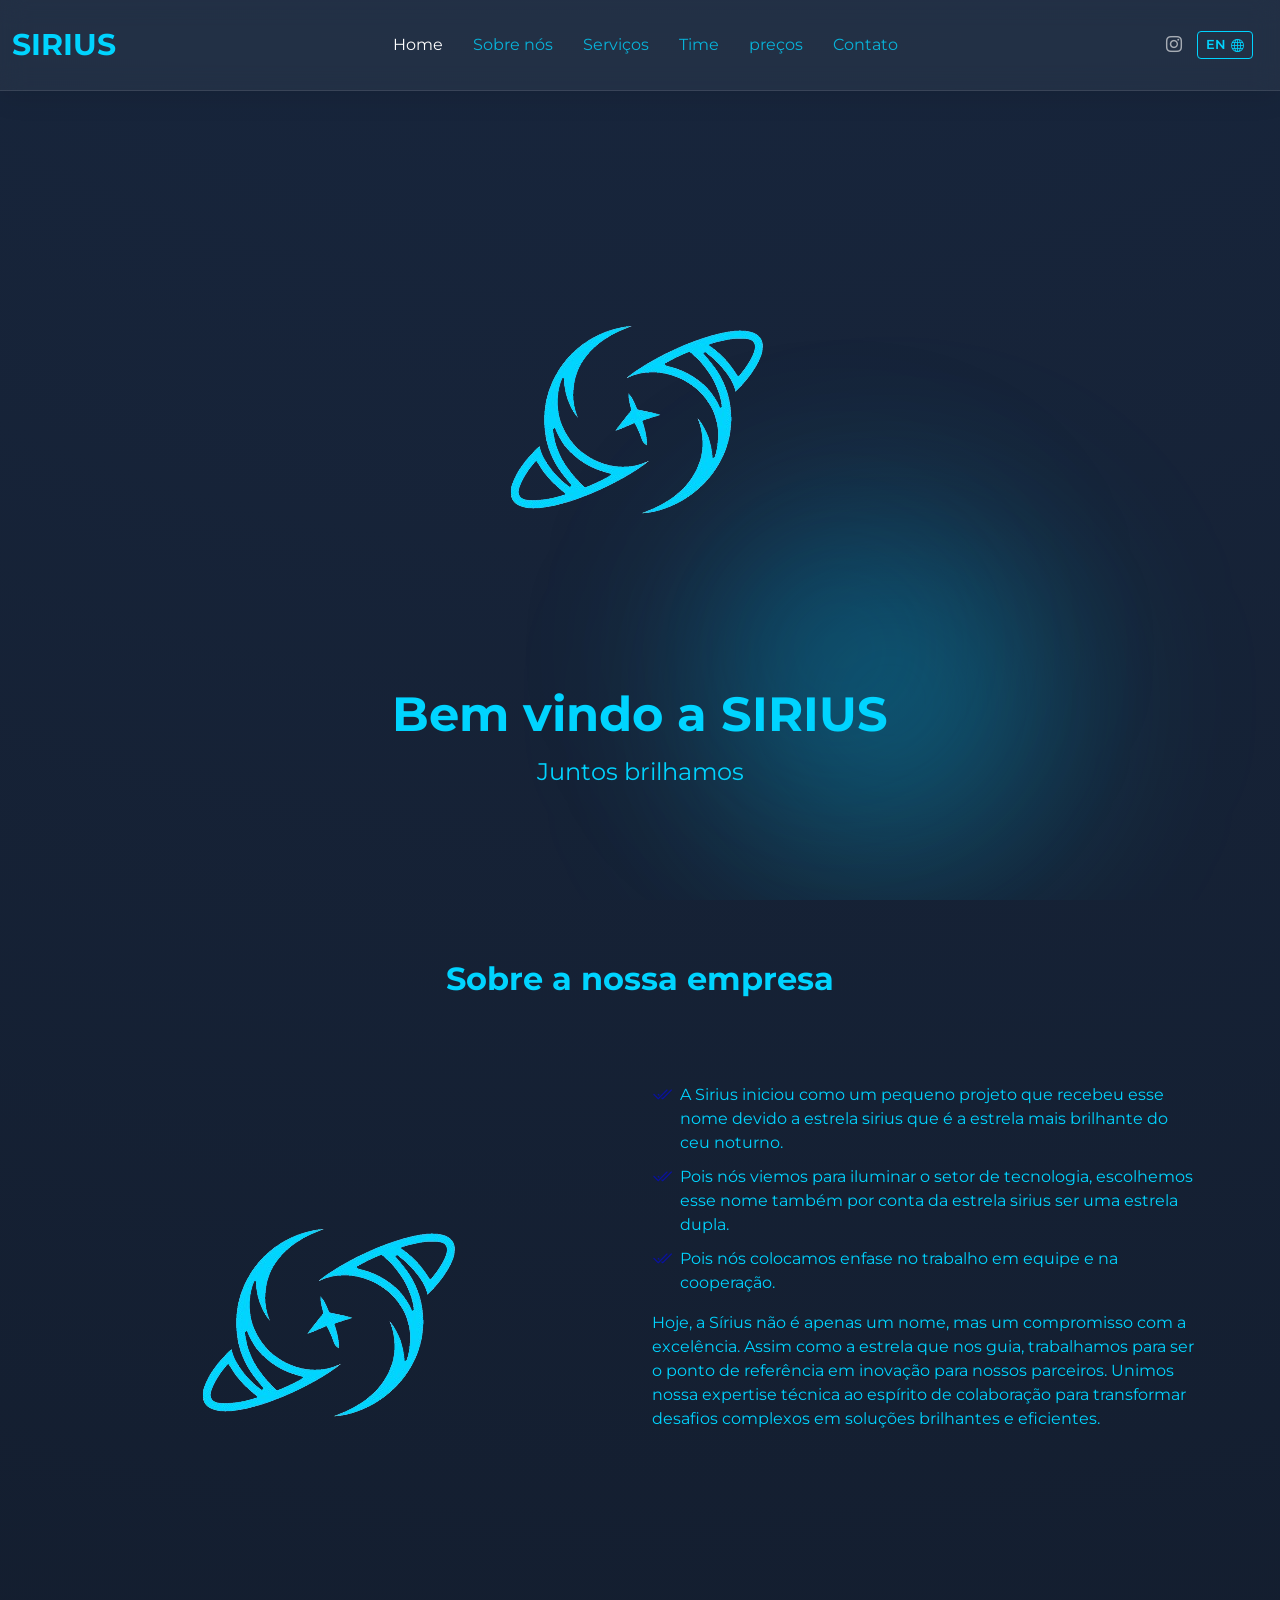
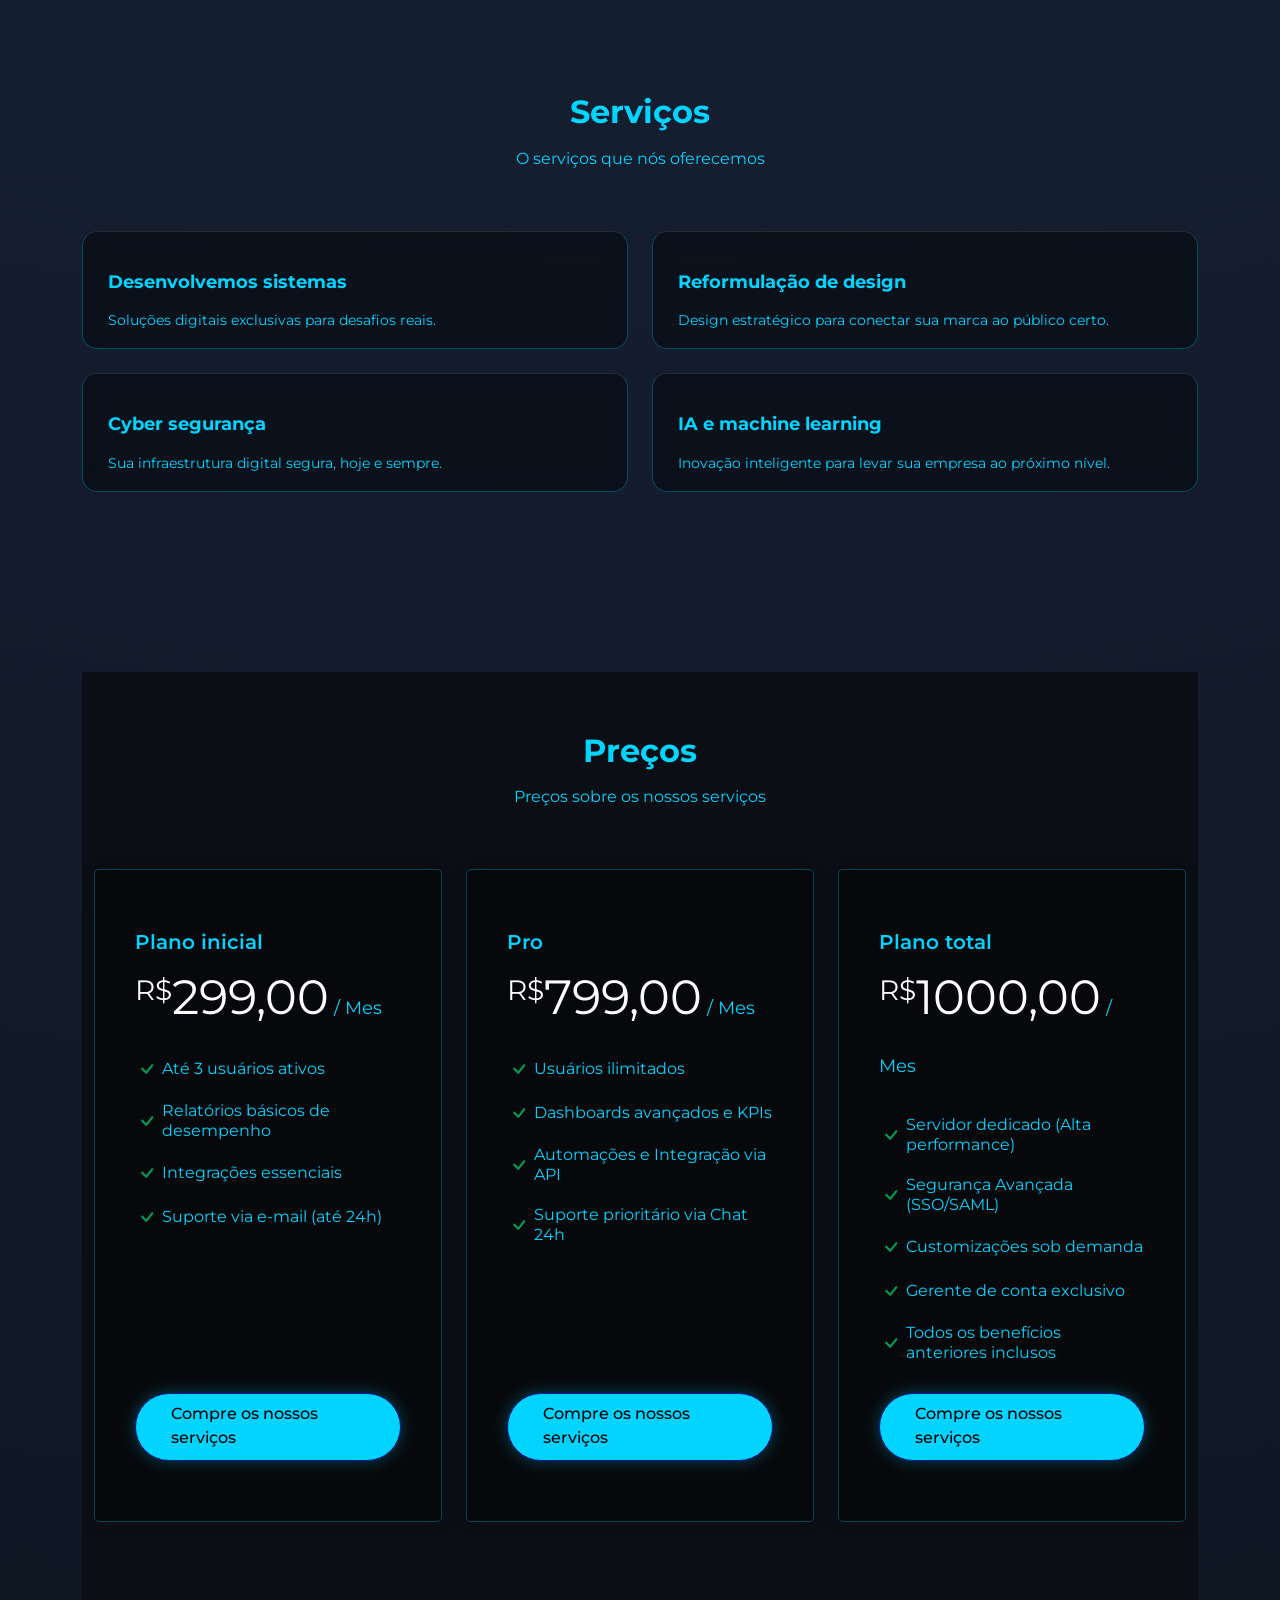
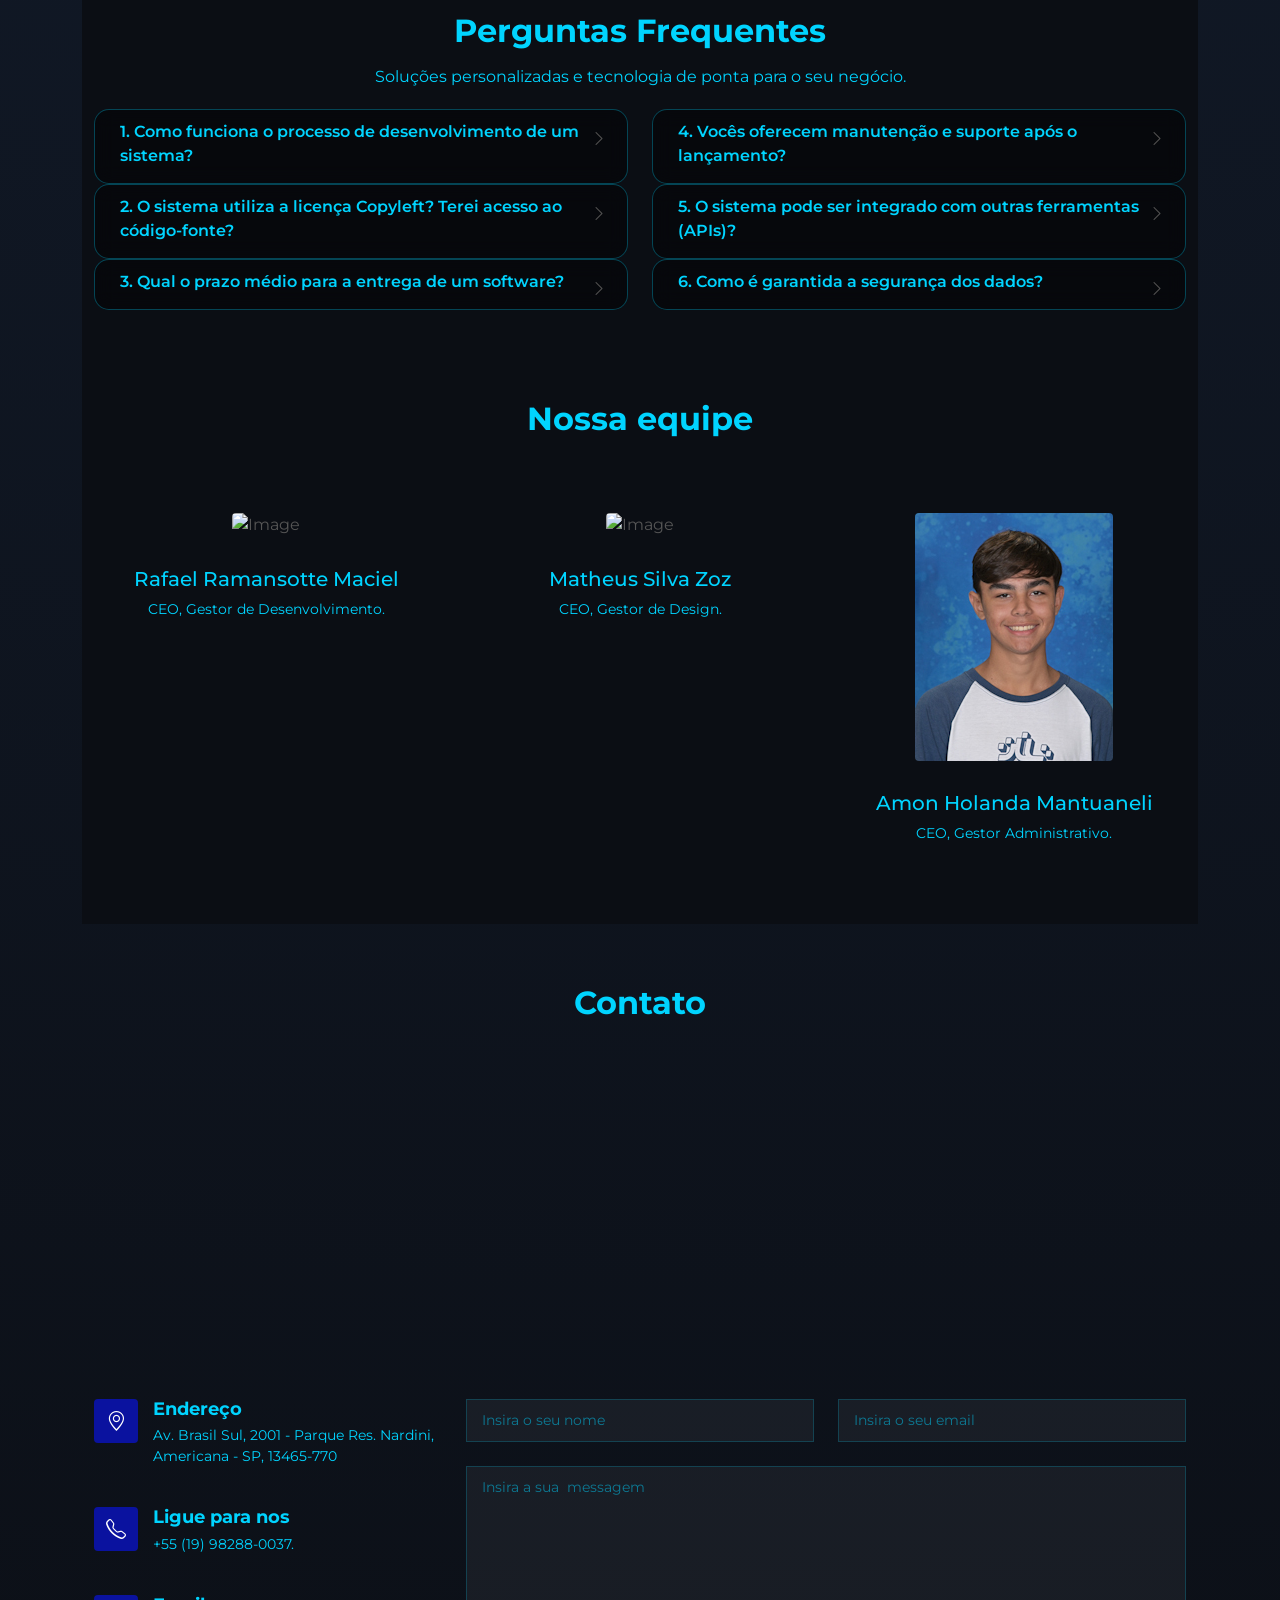
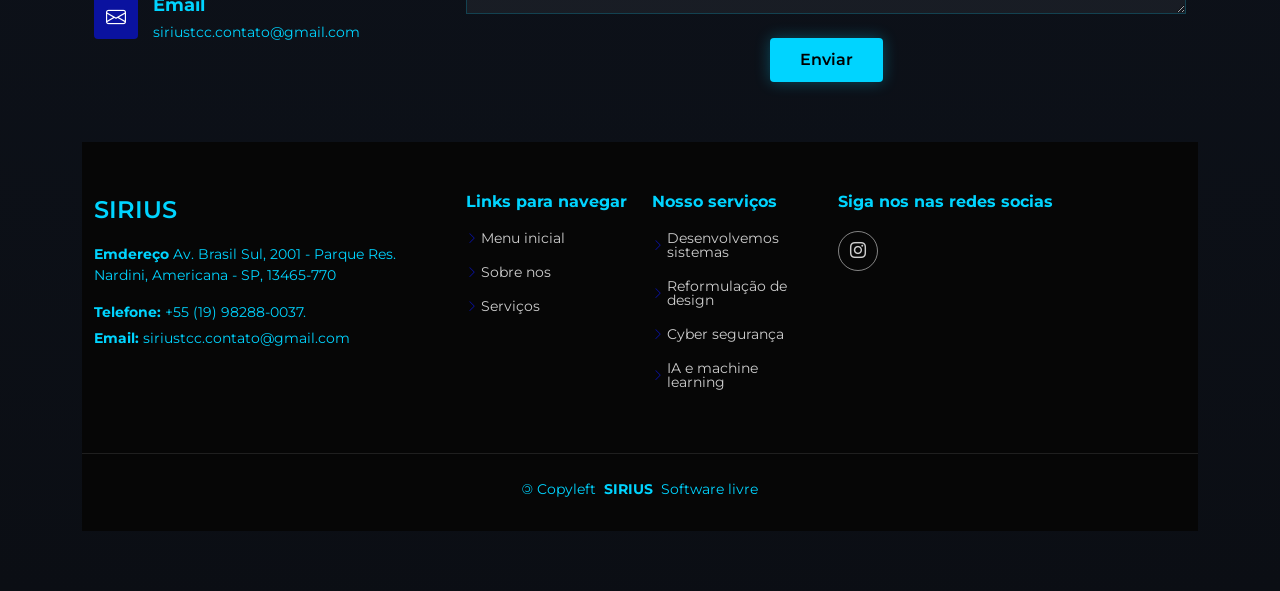
==== commit a042a534: "Update index.html" ====
--- a/index.html
+++ b/index.html
@@ -92,7 +92,7 @@
                         <div class="col-lg-8">
                             <img src="assets/img/logo.png" alt="" class="img-fluid mb-3" />
                             <h2>Bem vindo a SIRIUS</h2>
-                            <p>Nós somos uma empresa de desenvolvimento de sistemas</p>
+                            <p>Juntos brilhamos</p>
                         </div>
                     </div>
                 </div>
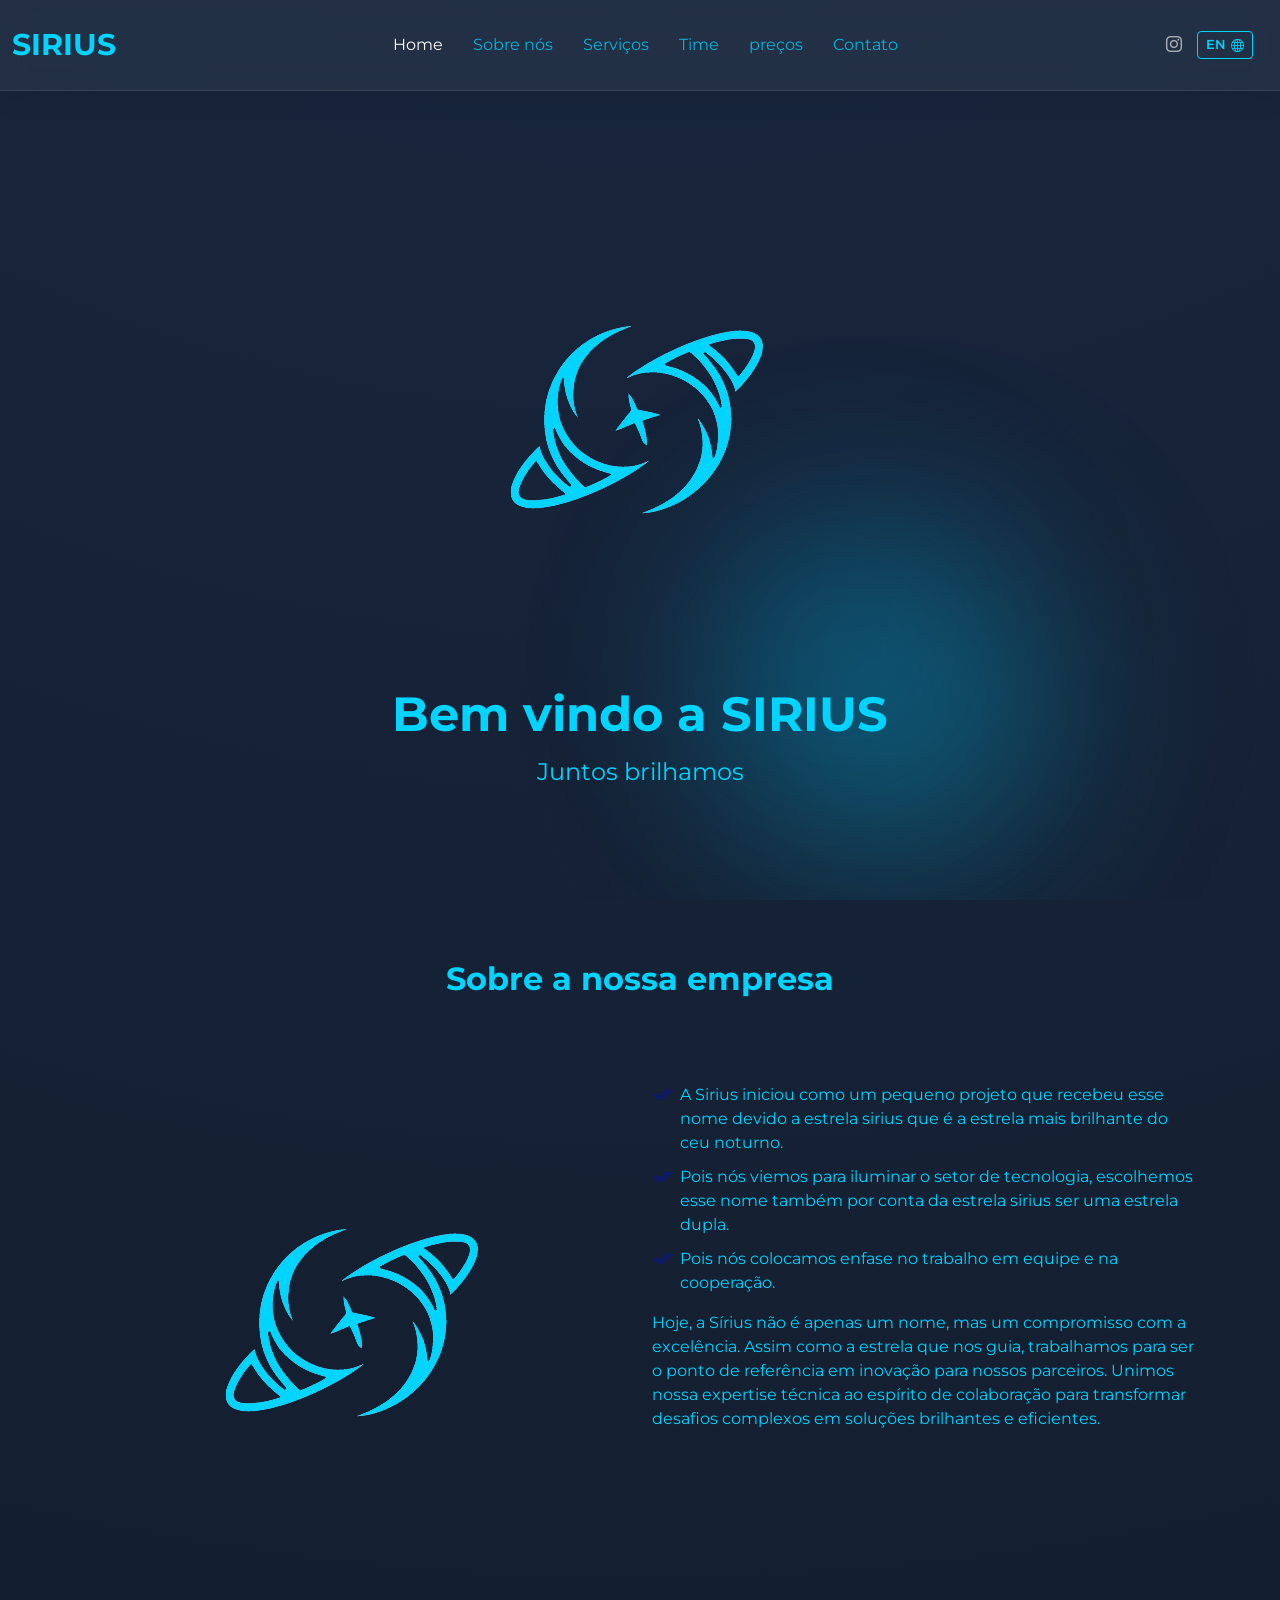
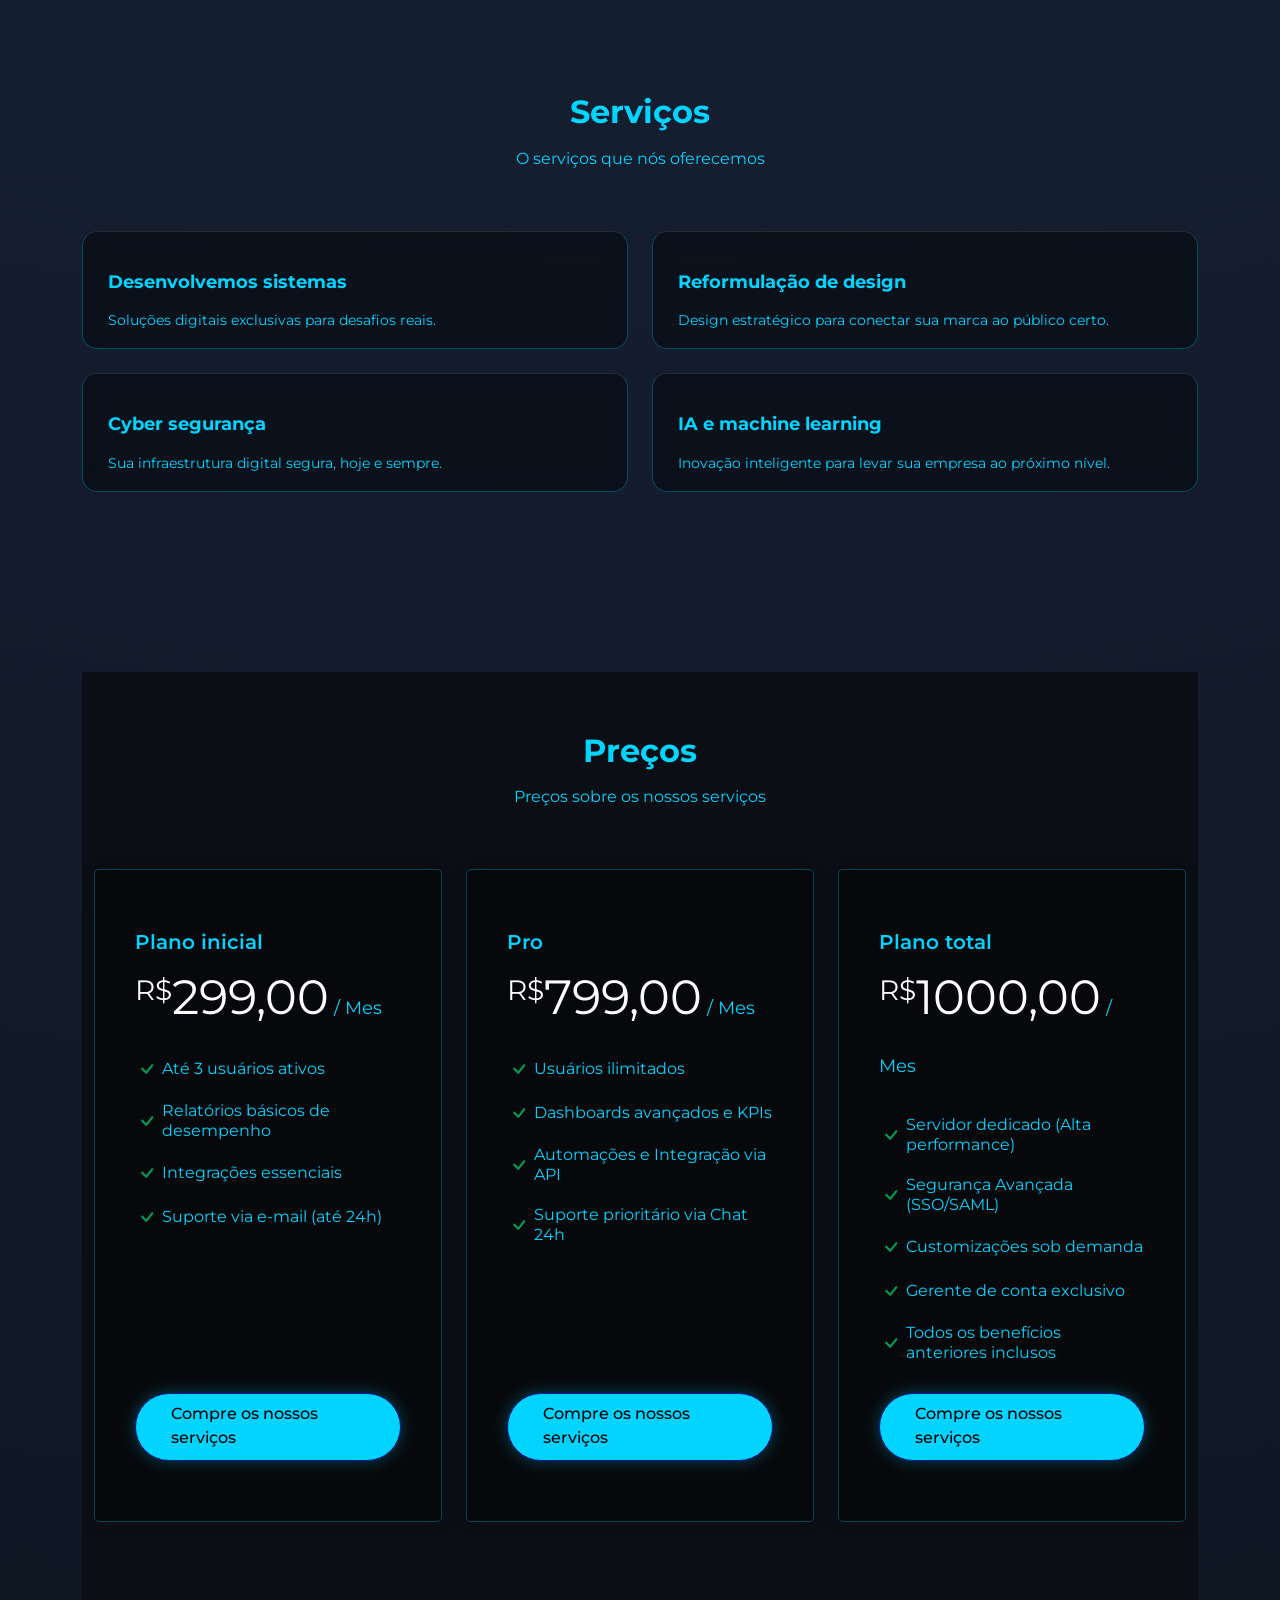
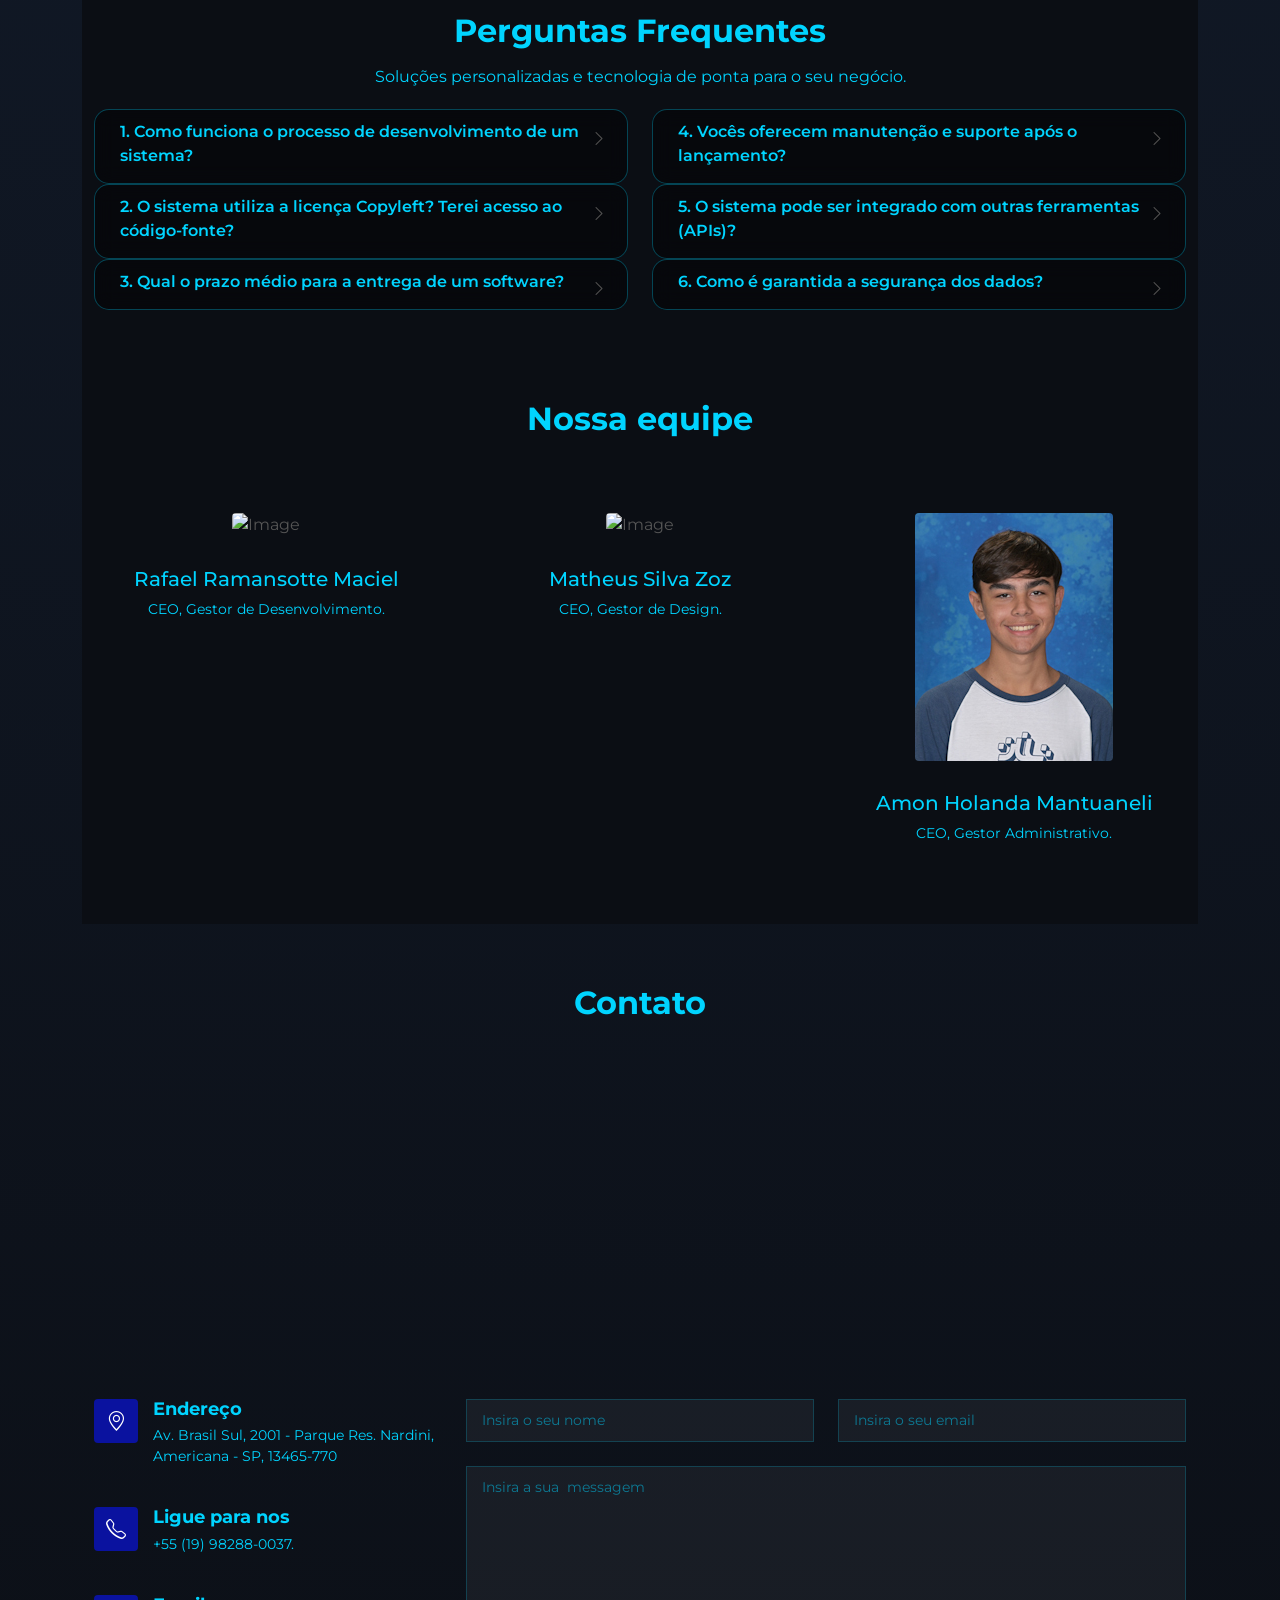
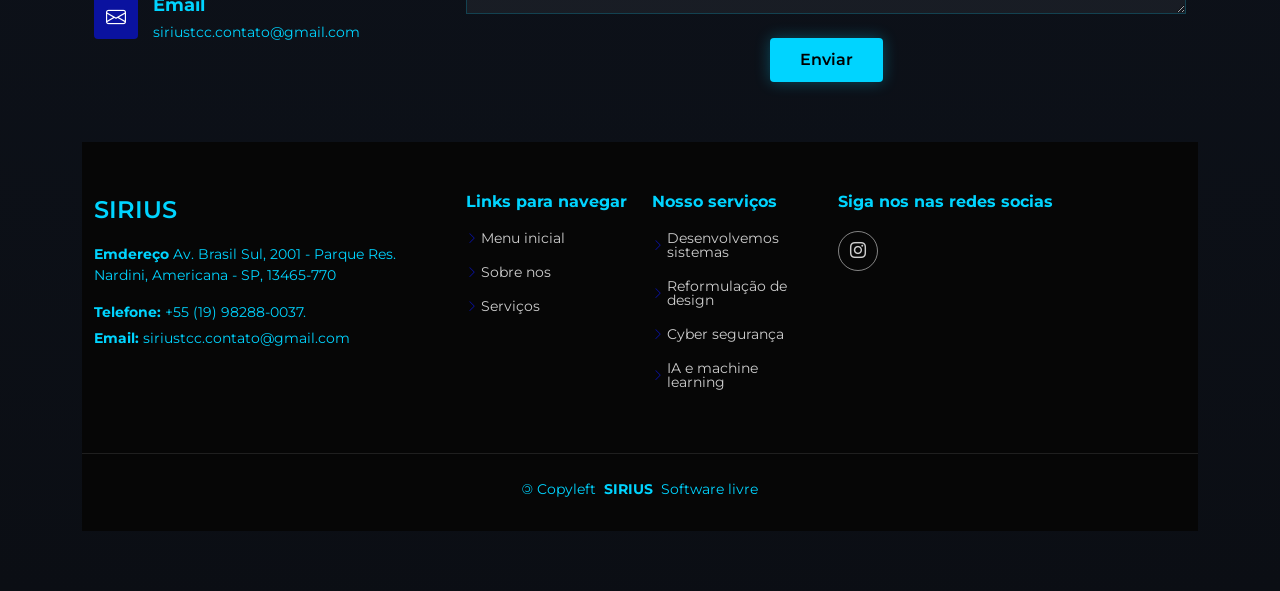
==== commit 6864cf70: "Update index.html" ====
--- a/index.html
+++ b/index.html
@@ -107,8 +107,8 @@
                 <!-- End Section Title -->
                 <div class="container" data-aos="fade-up" data-aos-delay="100">
                     <div class="row gy-4">
-                        <div class="col-lg-6">
-                            <img src="assets/img/logo.png" class="img-fluid" alt="" />
+                        <div class="col-lg-6 d-flex justify-content-center align-items-center">
+                            <img src="assets/img/logo.png" class="img-fluid" alt="">
                         </div>
                         <div class="col-lg-6 content">
                             <ul>
